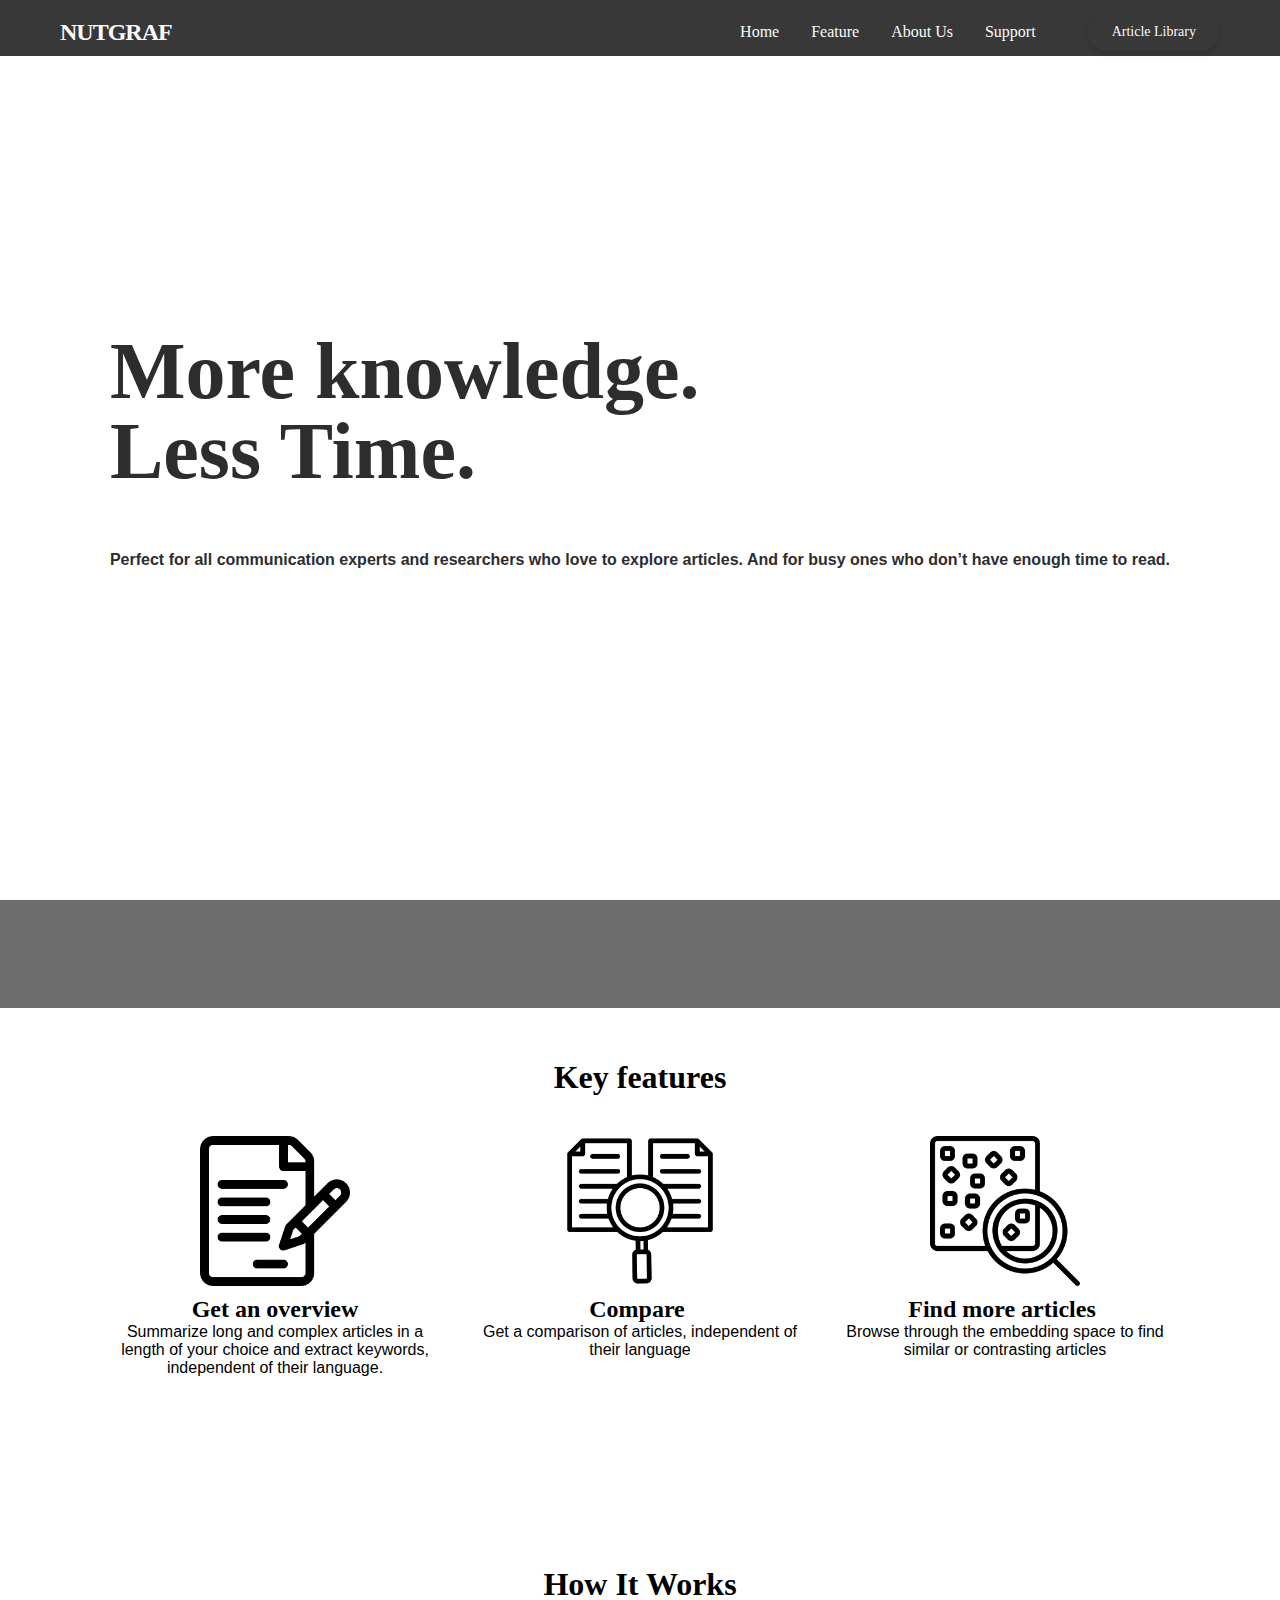
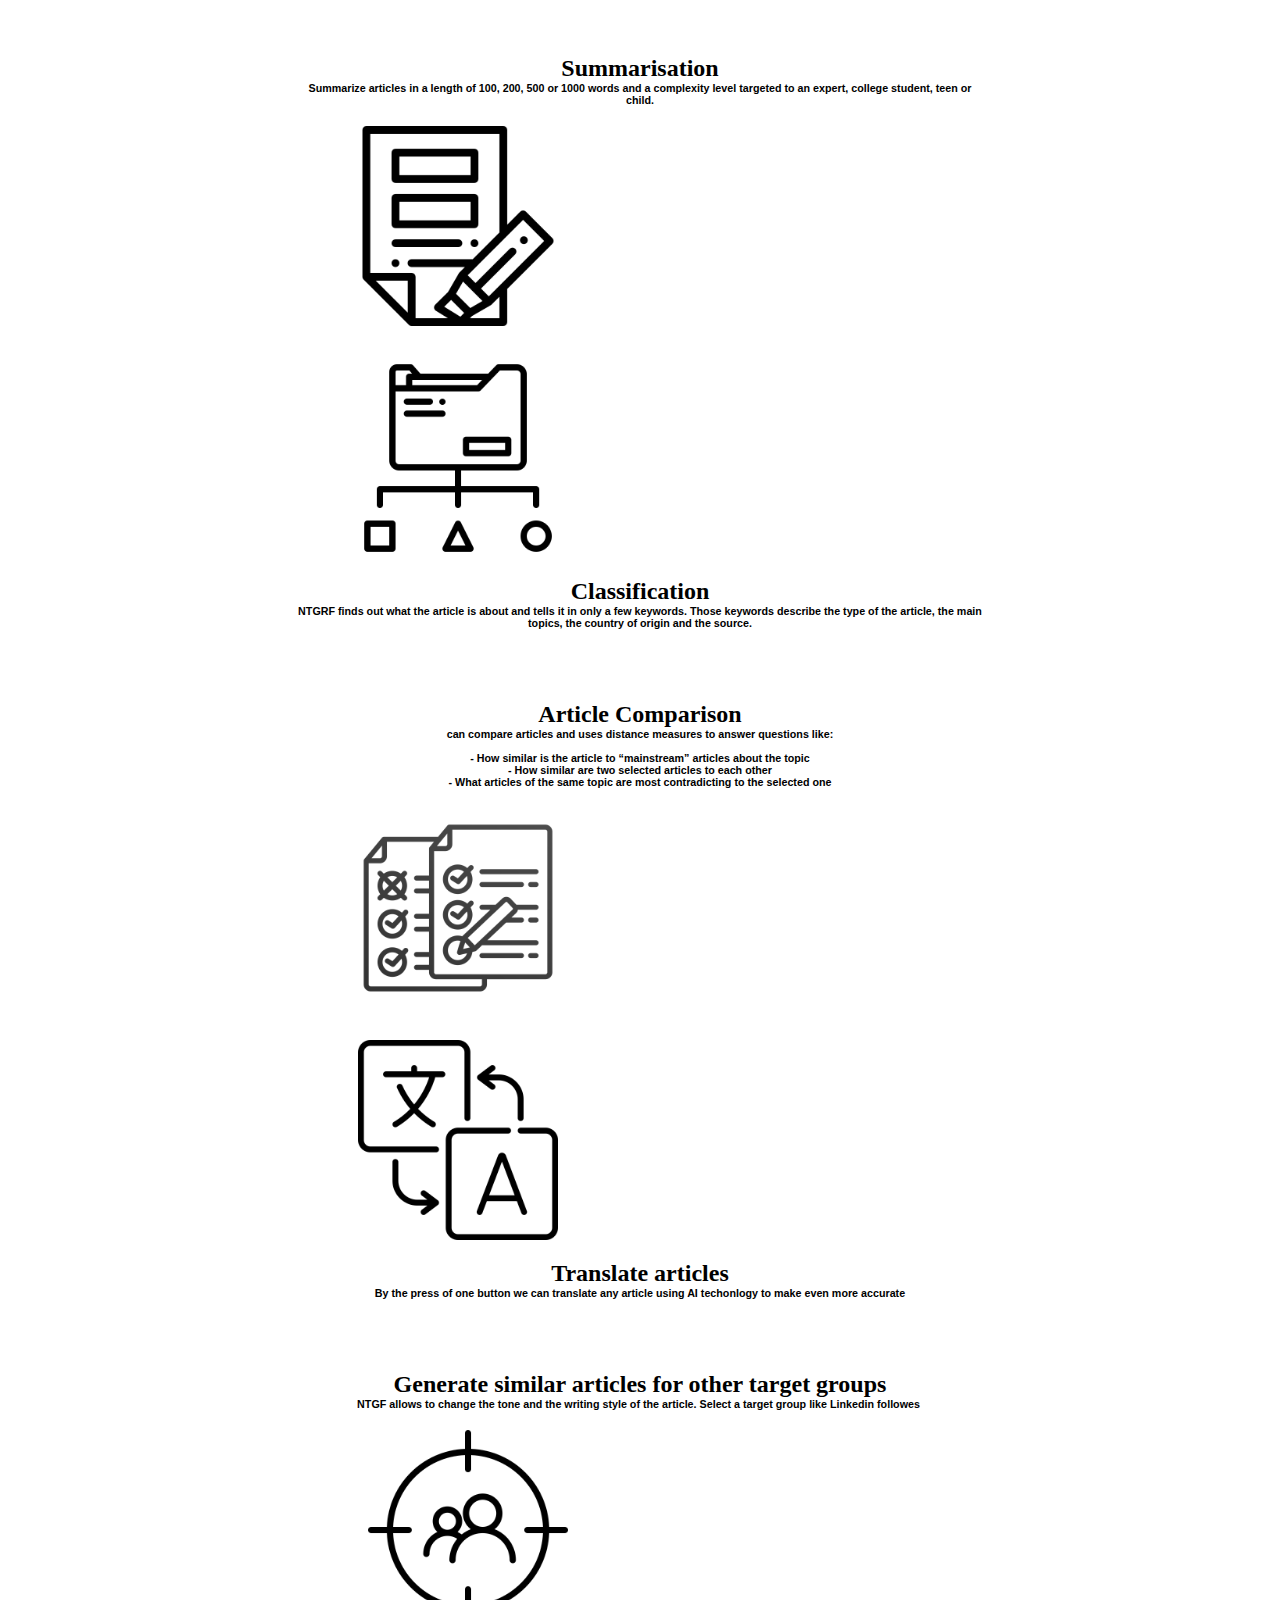
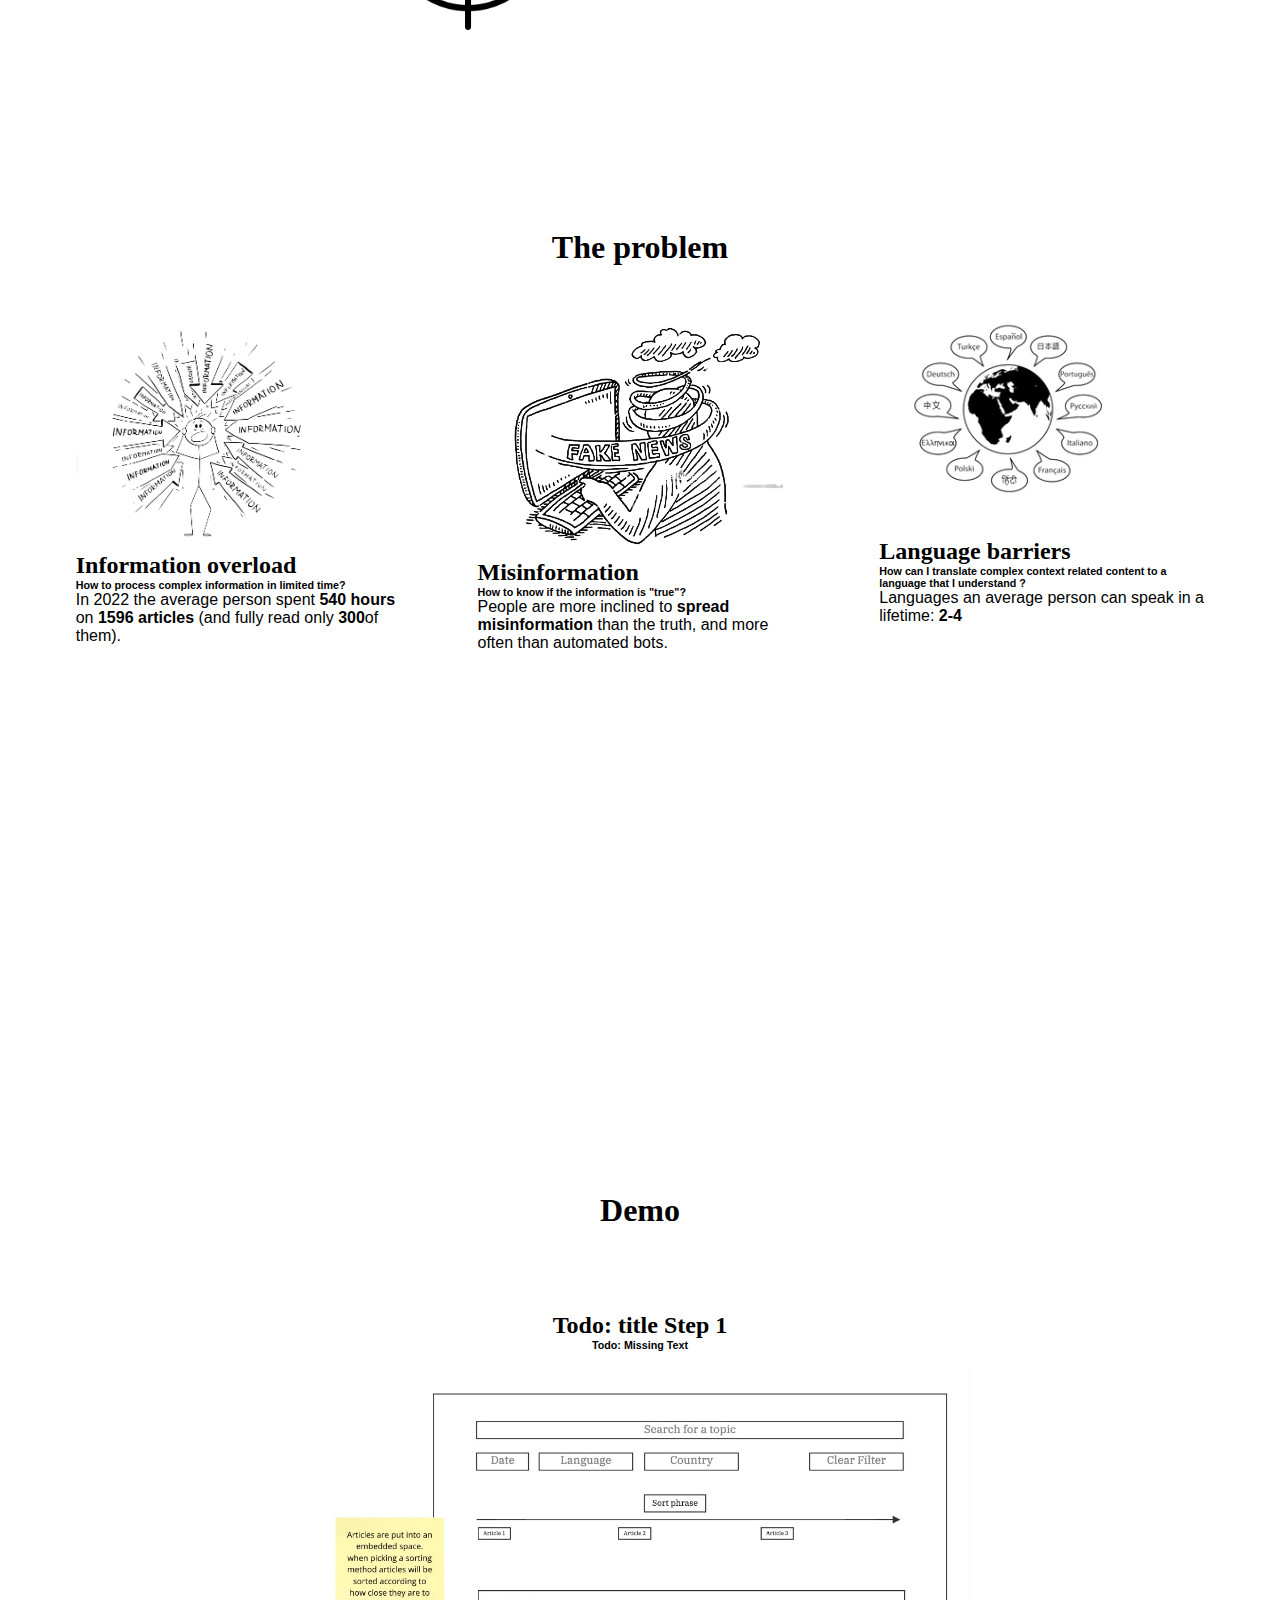
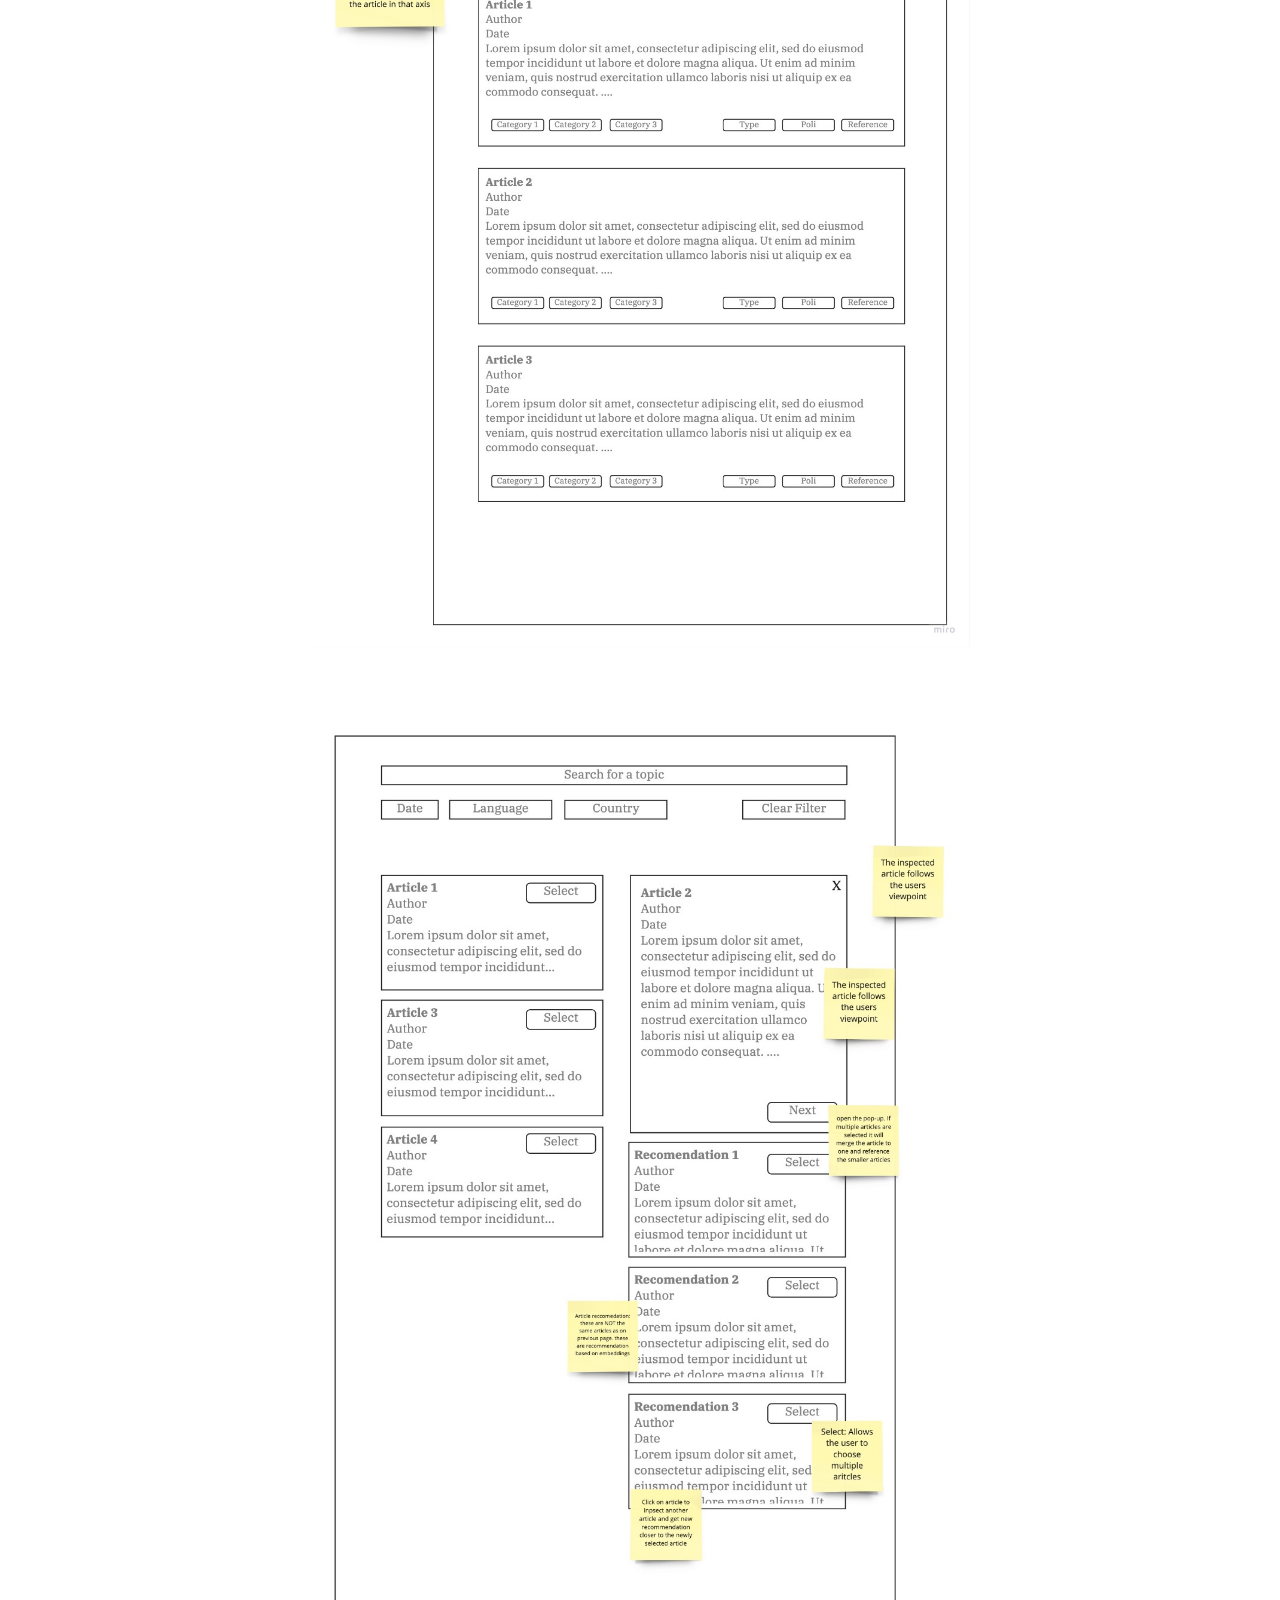
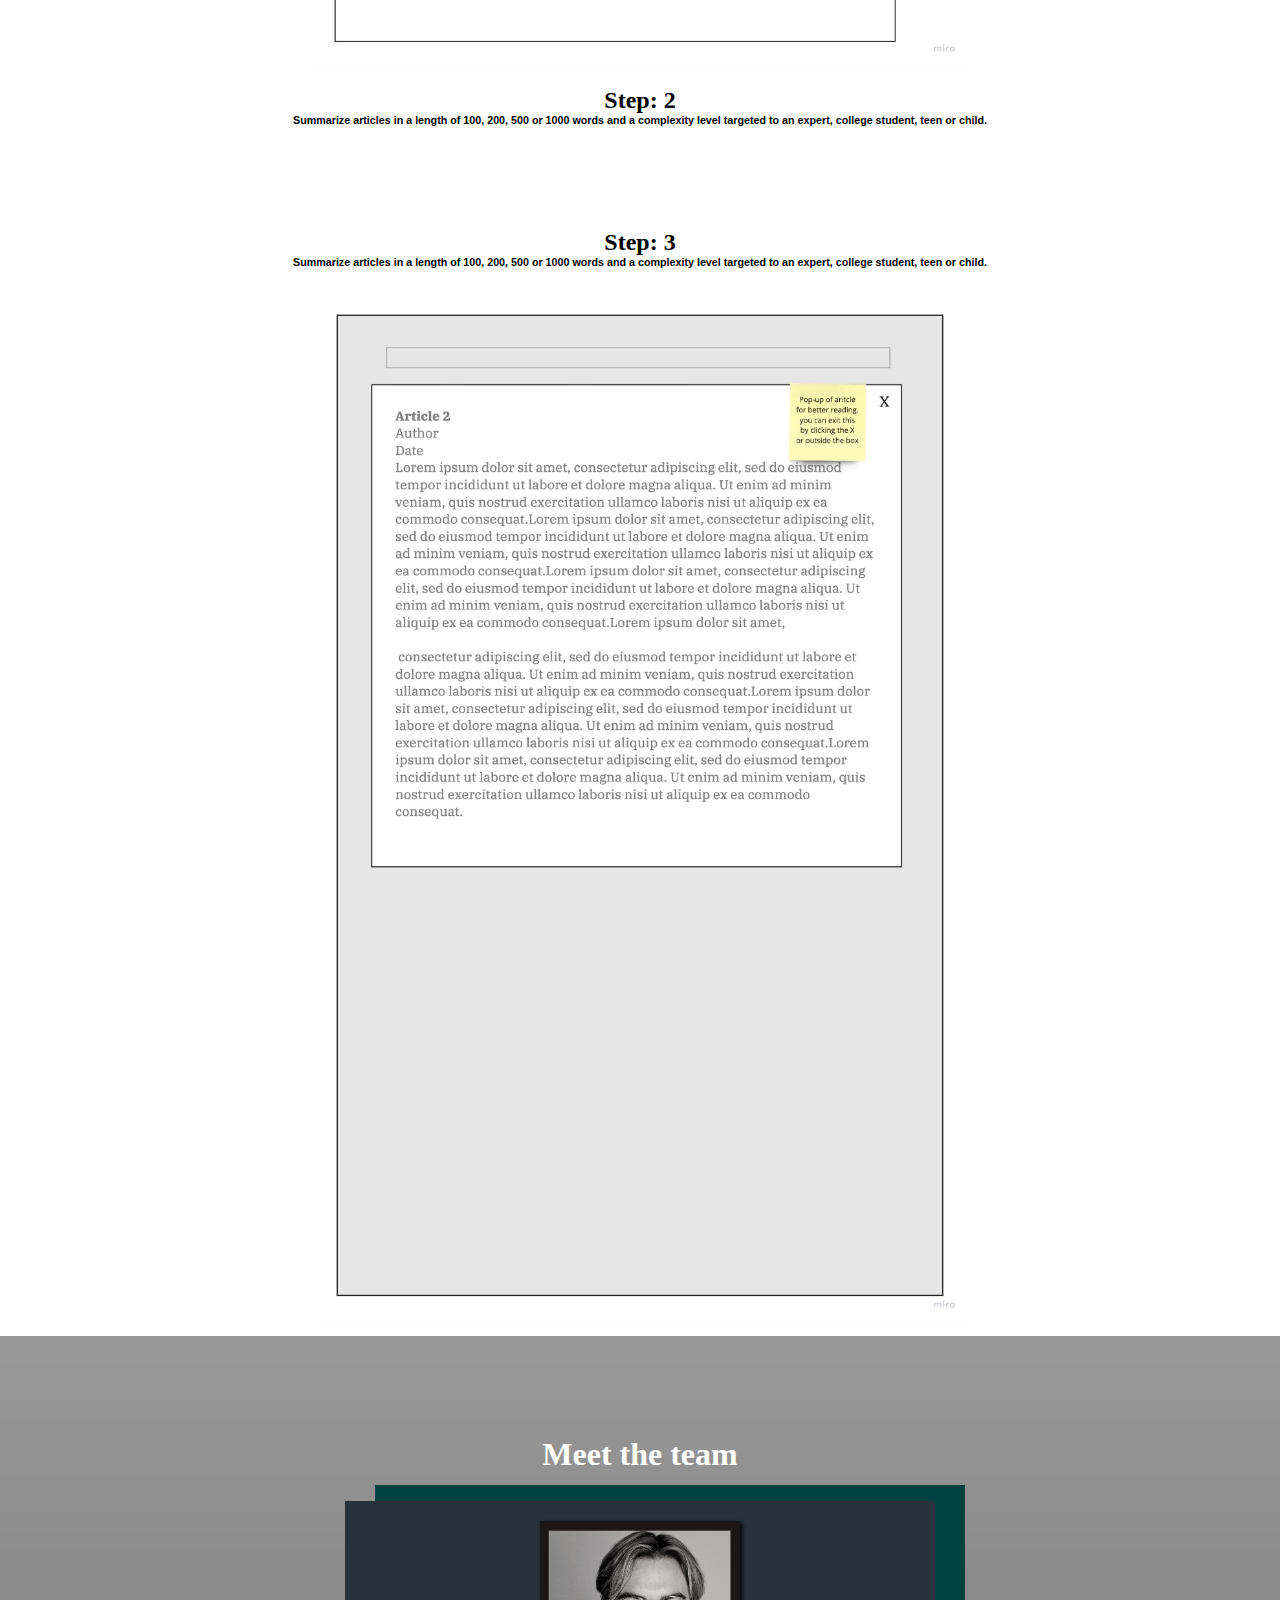
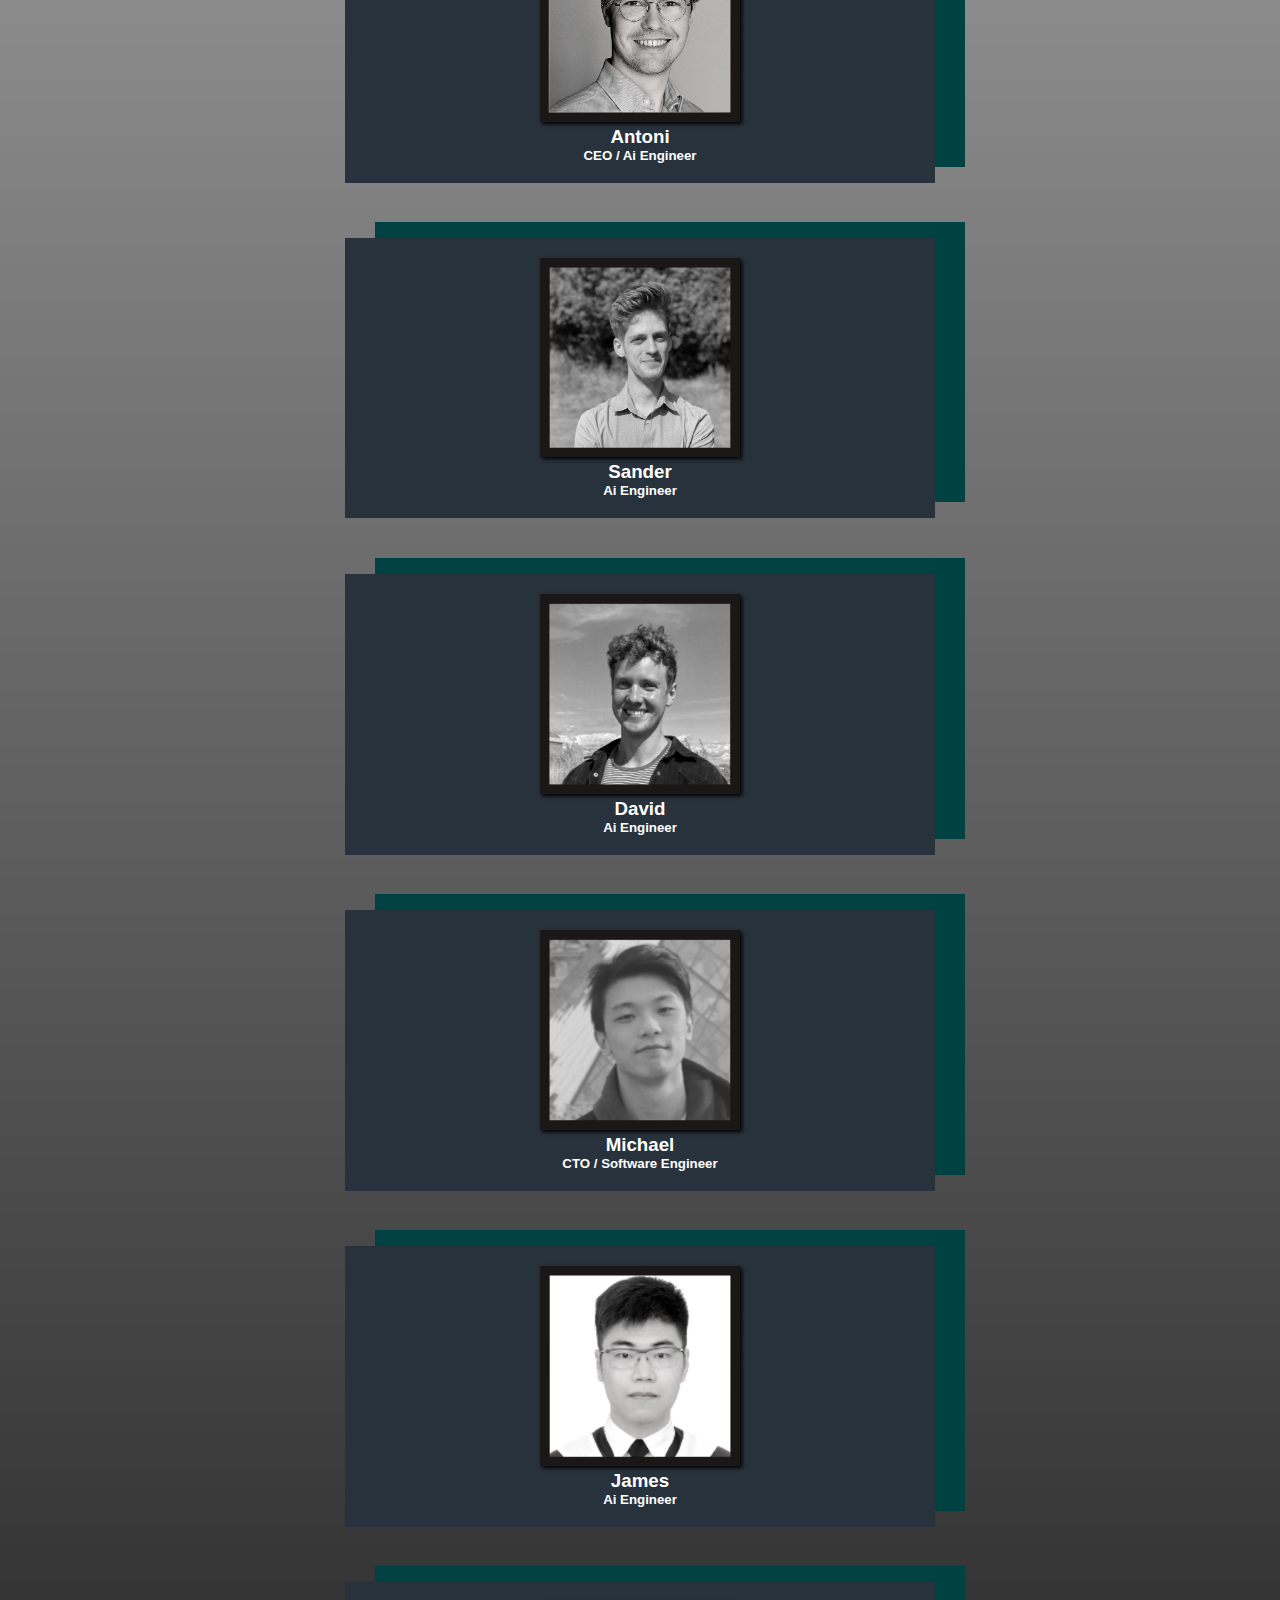
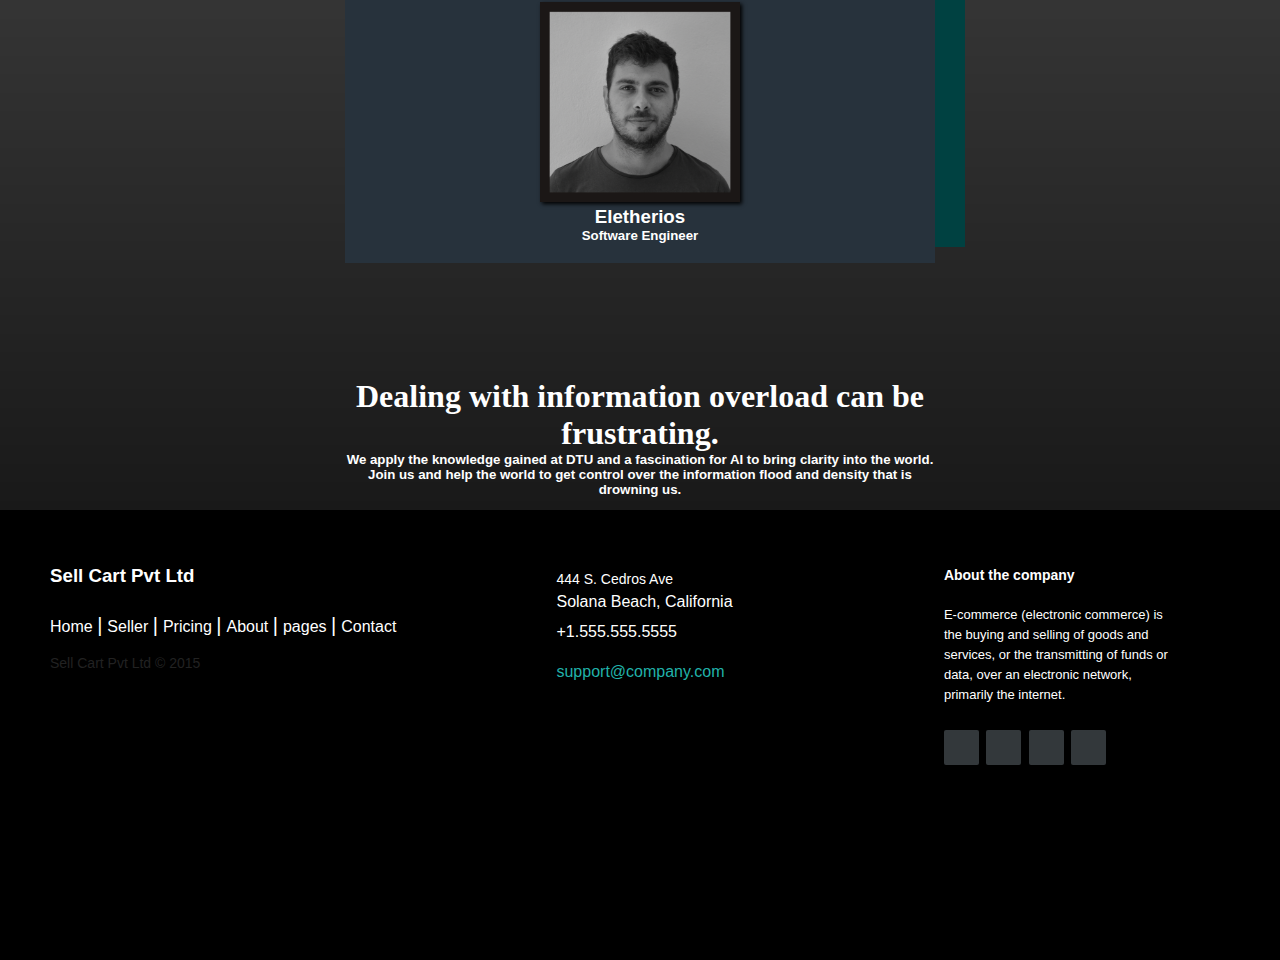
==== index.html @ 8254eca3 "cleaner look" ====
<!DOCTYPE html>
<html lang="en">

<head>
    <meta charset="UTF-8">
    <meta http-equiv="X-UA-Compatible" content="IE=edge">
    <meta name="viewport" content="width=device-width, initial-scale=1.0">
    <link rel="stylesheet" href="css/styling.css">
    <link rel="stylesheet" href="css/navbar_aritcles_page.css">
    <link href="https://cdn.jsdelivr.net/npm/bootstrap@5.3.0-alpha1/dist/css/bootstrap.min.css" rel="stylesheet"
        integrity="sha384-GLhlTQ8iRABdZLl6O3oVMWSktQOp6b7In1Zl3/Jr59b6EGGoI1aFkw7cmDA6j6gD" crossorigin="anonymous">

    <link rel="stylesheet" href="css/section_problem.css">
    <link rel="stylesheet" href="css/section_about_us.css">
    <link rel="stylesheet" href="css/section_solution.css">
    <link rel="stylesheet" href="css/section_keyfeatures.css">
    <link rel="stylesheet" href="css/section_how_it_works.css">
    <link rel="stylesheet" href="css/footer.css">


    <title>Nutgraf</title>




</head>

<body>

    <header class="header" id="header">
        <nav class="navbar container ">
            <a href="#" class="brand">Nutgraf</a>
            <div class="burger" id="burger">
                <span class="burger-line"></span>
                <span class="burger-line"></span>
                <span class="burger-line"></span>
            </div>
            <div class="menu" id="menu">
                <ul class="menu-inner">
                    <li class="menu-item"><a href="#" class="menu-link">Home</a></li>
                    <li class="menu-item"><a href="#" class="menu-link">Feature</a></li>
                    <li class="menu-item"><a href="#" class="menu-link">About us</a>
                    </li>
                    <li class="menu-item"><a href="#" class="menu-link">Support</a></li>
                </ul>
            </div>
            <a href="pages/article_library.html" class="menu-block">Article library</a>
        </nav>
    </header>


    <section id="section_welcome">

        <div class="welcome_content row">

            <div class="welcome_text col">
                <h1>More knowledge.<br> Less Time.</h1>

                <h4>Perfect for all communication experts and researchers who love to explore articles. And for busy
                    ones who don’t have enough time to read. </h4>
            </div>

            <div class="welcome_image_container col">
                <!-- <img src="/Asset/A_welcome_section/welcome_image.png" class="welcome_image" alt=""> -->

            </div>
        </div>

    </section>

    <section id="section_keyfeatures">
        <div class="top_trasition_bar"></div>
        <div class="title_text">
            <h1>Key features</h1>
        </div>
        <div class="problem_content row">



            <div class="keyfeature_element col">
                <img src="Asset/D_keyfeatuers/contract.png" alt="" class="keyfeatures_icon">
                <h2>Get an overview</h2>
                <h7>Summarize long and complex articles in a length of your choice and extract keywords, independent of
                    their language.
                </h7>
            </div>

            <div class="keyfeature_element col">
                <img src="Asset/D_keyfeatuers/benchmarking.png" alt="" class="keyfeatures_icon">
                <h2>Compare </h2>
                <h7>Get a comparison of articles, independent of their language</h7>
            </div>

            <div class="keyfeature_element col">
                <img src="Asset/D_keyfeatuers/cluster.png" alt="" class="keyfeatures_icon">
                <h2>Find more articles </h2>
                <h7>Browse through the embedding space to find similar or contrasting articles</h7>
            </div>
        </div>

    </section>

    <section id="section_how_it_works" class="how_it_works_content">
        <div class="title_text">
            <h1>How It Works</h1>

        </div>




        <div class="how_it_works_container row">
            <div class="how_it_works_text_section col-md-6 col-sm-12">
                <div class="how_it_works_text_content">
                    <h2>
                        Summarisation
                    </h2>
                    <h6>Summarize articles in a length of 100, 200, 500 or 1000 words and a
                        complexity level targeted to
                        an
                        expert, college student, teen or child.</h6>
                </div>
            </div>

            <div class="how_it_works_image_container col-md-6 col-sm-12">
                <img src="Asset/G_How_it_works/Summarisation.png" class="how_it_works_img" alt="">
            </div>
        </div>


        <div class="how_it_works_container row">
            <div class="how_it_works_image_container col-md-6 col-sm-12">
                <img src="Asset/G_How_it_works/classification.png" class="how_it_works_img" alt="">
            </div>
            <div class="how_it_works_text_section col-md-6 col-sm-12">
                <div class="how_it_works_text_content">
                    <h2>
                        Classification
                    </h2>
                    <h6>NTGRF finds out what the article is about and tells it in only a few keywords. Those keywords
                        describe the type of the article, the main topics, the country of origin and the source. </h6>
                </div>
            </div>


        </div>

        <div class="how_it_works_container row">
            <div class="how_it_works_text_section col-md-6 col-sm-12  ">
                <div class="how_it_works_text_content">
                    <h2>
                        Article Comparison
                    </h2>
                    <h6>can compare articles and uses distance measures to answer questions like: <br> <br>

                        - How similar is the article to “mainstream” articles about the topic <br>
                        - How similar are two selected articles to each other <br>
                        - What articles of the same topic are most contradicting to the selected one </h6>
                </div>
            </div>

            <div class="how_it_works_image_container col-md-6 col-sm-12 ">
                <img src="Asset/G_How_it_works/comparison.png" class="how_it_works_img" alt="">
            </div>
        </div>
        <div class="how_it_works_container row">
            <div class="how_it_works_image_container col-md-6 col-sm-12">
                <img src="Asset/G_How_it_works/translation.png" class="how_it_works_img" alt="">
            </div>
            <div class="how_it_works_text_section col-md-6 col-sm-12">
                <div class="how_it_works_text_content">
                    <h2>
                        Translate articles
                    </h2>
                    <h6>By the press of one button we can translate any article using AI techonlogy to make even more
                        accurate</h6>
                </div>
            </div>
            <div class="how_it_works_container row">
                <div class="how_it_works_text_section col-md-6 col-sm-12">
                    <div class=" how_it_works_text_content">
                        <h2>
                            Generate similar articles for other target groups
                        </h2>
                        <h6>NTGF allows to change the tone and the writing style of the article. Select a target group
                            like Linkedin followes 
                    </div>
                </div>

                <div class="how_it_works_image_container col-md-6 col-sm-12">
                    <img src="Asset/G_How_it_works/target.png" class="how_it_works_img" alt="">
                </div>
            </div>


    </section>



    <section id="section_problem">

        <div class="title_text">
            <h1>The problem</h1>
        </div>
        <div class="problem_content row">

            <div class="problem_element col">
                <img src="Asset/B_problem_section/information_overload.png" alt="">
                <h2>Information overload</h2>
                <h6>How to process complex information in limited time?</h6>
                <h7>In 2022 the average person spent <b>540 hours</b> on <b>1596 articles</b> (and fully read only
                    <b>300</b>of them).
                </h7>
            </div>

            <div class="problem_element col">
                <img src="Asset/B_problem_section/miss_information.png" alt="">
                <h2>Misinformation</h2>
                <h6>How to know if the information is "true"?</h6>
                <h7>People are more inclined to <b>spread misinformation</b> than the
                    truth, and more often than
                    automated bots.</h7>
            </div>

            <div class="problem_element col">
                <img src="Asset/B_problem_section/language_barrier.png" alt="">
                <h2>Language barriers</h2>
                <h6>How can I translate complex context related content to a language that I understand ? </h6>
                <h7>Languages an average person can speak in a lifetime: <b>2-4</b> </h7>
            </div>
        </div>


    </section>

    <Section id="section_solution" class="how_it_works_content">

        <div class="title_text">
            <h1>Demo</h1>
        </div>

        <div class="add_margin row">
            <div class="how_it_works_text_section col-md-6 col-sm-12">
                <div class="how_it_works_text_content">
                    <h2>
                        Todo: title Step 1
                    </h2>
                    <h6>Todo: Missing Text</h6>
                </div>

            </div>
            <div class="how_it_works_text_section col-md-6 col-sm-12">
                <img src="Asset/F_demo/demo_image_1.jpeg" width="660" alt="" class="demo_image">
            </div>
        </div>

        <div class="add_margin row">
            <div class="how_it_works_text_section col-md-6 col-sm-12">
                <img src="Asset/F_demo/demo_image_2.jpeg" width="660" alt="" class="demo_image">
            </div>
            <div class="how_it_works_text_section col-md-6 col-sm-12">

                <div class="how_it_works_text_content">
                    <h2>
                        Step: 2
                    </h2>
                    <h6>Summarize articles in a length of 100, 200, 500 or 1000 words and a
                        complexity level targeted to
                        an
                        expert, college student, teen or child.</h6>
                </div>

            </div>
        </div>
        <div class=" how_it_w row">
            <div class="how_it_works_text_section col-md-6 col-sm-12">
                <div class="how_it_works_text_content">
                    <h2>
                        Step: 3
                    </h2>
                    <h6>Summarize articles in a length of 100, 200, 500 or 1000 words and a
                        complexity level targeted to
                        an
                        expert, college student, teen or child.</h6>
                </div>
            </div>
            <div class="how_it_works_text_section col-md-6 col-sm-12">
                <img src="Asset/F_demo/demo_image_3.jpeg" width="660" alt="" class="demo_image">
            </div>
        </div>


    </Section>



    <section id="section_about_us">

        <div class="about_us_content">
            <div class="about_us_header_text">
                <h1>Meet the team</h1>
            </div>


            <div class="row">
                <div class="memberprofile col-sm-12 col-md-6 col-lg-4">
                    <div class="membercard">
                        <img src="Asset/E_About_us/Antoni.png" alt="" class="member_image">
                        <h3>Antoni</h3>
                        <h5>CEO / Ai Engineer</h5>
                    </div>
                </div>
                <div class="memberprofile col-sm-12 col-md-6 col-lg-4">
                    <div class="membercard">
                        <img src="Asset/E_About_us/Sander.png" alt="" class="member_image">
                        <h3>Sander</h3>
                        <h5>Ai Engineer</h5>
                    </div>
                </div>
                <div class="memberprofile col-sm-12 col-md-6 col-lg-4">
                    <div class="membercard"><img src="Asset/E_About_us/David.png" alt="" class="member_image">
                        <h3>David</h3>
                        <h5>Ai Engineer</h5>
                    </div>
                </div>
                <div class="memberprofile col-sm-12 col-md-6 col-lg-4">
                    <div class="membercard"><img src="Asset/E_About_us/Michael.png" alt="" class="member_image">
                        <h3>Michael</h3>
                        <h5>CTO / Software Engineer</h5>
                    </div>
                </div>

                <div class="memberprofile col-sm-12 col-md-6 col-lg-4">
                    <div class="membercard"><img src="Asset/E_About_us/James.png" alt="" class="member_image">
                        <h3>James</h3>
                        <h5>Ai Engineer</h5>
                    </div>
                </div>
                <div class="memberprofile col-sm-12 col-md-6 col-lg-4">
                    <div class="membercard">
                        <img src="Asset/E_About_us/Eletherios.png" alt="" class="member_image">
                        <h3>Eletherios</h3>
                        <h5>Software Engineer</h5>
                    </div>
                </div>


            </div>
            <div class="about_us_header_text">
                <h1>Dealing with information overload can be frustrating. </h1>
                <h5>We apply the knowledge gained at DTU and a fascination for AI to bring clarity into the world. Join
                    us and help the world to get control over the information flood and density that is drowning us.
                </h5>
            </div>

        </div>



    </section>

    <footer class="footer-distributed section_footer">

        <div class="footer-left">

            <h3>Sell Cart Pvt Ltd<span><img style="height: 20vh;" src="../../assets/Images/logp.png" alt=""></span></h3>

            <p class="footer-links">
                <a href="#" class="link-1">Home</a>

                <a href="#">Seller</a>

                <a href="#">Pricing</a>

                <a href="#">About</a>

                <a href="#">pages</a>

                <a href="#">Contact</a>
            </p>

            <p class="footer-company-name">Sell Cart Pvt Ltd © 2015</p>
        </div>

        <div class="footer-center">

            <div>
                <i class="fa fa-map-marker"></i>
                <p><span>444 S. Cedros Ave</span> Solana Beach, California</p>
            </div>

            <div>
                <i class="fa fa-phone"></i>
                <p>+1.555.555.5555</p>
            </div>

            <div>
                <i class="fa fa-envelope"></i>
                <p><a href="mailto:support@company.com">support@company.com</a></p>
            </div>

        </div>

        <div class="footer-right">

            <p style="color: white;" class="footer-company-about">
                <span>About the company</span>
                E-commerce (electronic commerce) is the buying and selling of goods and services, or the transmitting of
                funds or data, over an electronic network, primarily the internet.
            </p>

            <div class="footer-icons">

                <a href="#"><i class="fa fa-facebook"></i></a>
                <a href="#"><i class="fa fa-twitter"></i></a>
                <a href="#"><i class="fa fa-linkedin"></i></a>
                <a href="#"><i class="fa fa-github"></i></a>

            </div>

        </div>

    </footer>
    <script src="javascript/header.js"></script>
</body>

</html>
---- css/styling.css ----
html,
body {
  margin: 0px;
  width: 100vw;
  overflow-x: hidden;
  font-family: serif,sans-serif,helvetica,arial;
  background-color: 	white ;
}
h1,h2 {
  font-family: serif,sans-serif,helvetica,arial !important;
}

h3,h4,h5,h6,h7,h8{
  font-family: Arial, Helvetica, sans-serif !important;
}
.welcome_text h1 {
  color: rgb(45, 45, 47);
  line-height: 80px;
  font-size: 80px;
}
.welcome_text h4 {
    color: rgb(45, 45, 47);
    margin-top: 60px;
}
#section_welcome{
    height: 100vh;
    width: 100vw;
    background-image: url("/Asset/A_welcome_section/ntgrf_bg_white.png");
    margin: 0%;
    padding: 0%;
    position: relative;
    background-repeat: no-repeat;
    background-size: cover;
  
    
    display: flex;           /* make the outer div a flex container */
  justify-content: center; /* center the inner div horizontally */
  align-items: center;     /* center the inner div vertically */
    
}

.welcome_content{
    margin: 1 auto;
    position: relative;
    padding-left: 4%;
    padding-right: 4%;
}

.welcome_text {
    display: flex;
    flex-direction: column;
    justify-content: center;
    text-align: left;
    height: 100vh;
    color: aliceblue;
    height: auto;
  }

  .welcome_image{
position: relative;
    top: 50%;
    left: 70%;
    transform: translate(-50%, -50%);
    height: auto;
    
  
  }

  @media screen  and (max-width: 1324px){
    .welcome_image_container{
display: none;
          }
  }




  .title_text {
    height: auto;
    max-width: 600px; /* adjust this value as needed */
    margin: 0 auto;
    margin-top: 4%;
    display: flex;
    flex-direction: column;
    justify-content: center;
    text-align: center

  }

  .add_margin{
    margin: 5%;
  }
---- css/navbar_aritcles_page.css ----
@import url("https://fonts.googleapis.com/css2?family=Rubik:wght@400;500;600;700&display=swap");
:root {
  --color-white-100: hsl(206, 5%, 98%);
  --color-white-200: hsl(206, 5%, 90%);
  --color-white-300: hsl(206, 5%, 80%);
  --color-white-400: hsl(206, 5%, 65%);
  --color-white-500: hsl(206, 5%, 50%);
  --color-white-600: hsl(206, 5%, 35%);
  --color-black-100: hsl(213, 20%, 9%);
  --color-black-200: hsl(213, 23%, 8%);
  --color-black-300: hsl(214, 21%, 6%);
  --color-black-400: hsl(210, 21%, 6%);
  --color-black-500: hsl(216, 22%, 4%);
  --color-black-600: hsl(220, 18%, 3%);
  --color-black-700: hsl(220, 27%, 2%);
  --color-black-800: hsl(180, 20%, 1%);
  --color-blue-100: hsl(214, 95%, 93%);
  --color-blue-200: hsl(213, 97%, 87%);
  --color-blue-300: hsl(212, 96%, 78%);
  --color-blue-400: hsl(213, 94%, 68%);
  --color-blue-500: hsl(217, 91%, 60%);
  --color-blue-600: hsl(221, 83%, 53%);
  --color-blue-700: hsl(224, 76%, 48%);
  --color-blue-800: hsl(226, 71%, 40%);
  --color-blue-900: hsl(224, 64%, 33%);
  --shadow-small: 0 1px 3px 0 rgba(0, 0, 0, 0.1),
     0 1px 2px 0 rgba(0, 0, 0, 0.06);
  --shadow-medium: 0 4px 6px -1px rgba(0, 0, 0, 0.1),
     0 2px 4px -1px rgba(0, 0, 0, 0.06);
  --shadow-large: 0 10px 15px -3px rgba(0, 0, 0, 0.1),
     0 4px 6px -2px rgba(0, 0, 0, 0.05);
}

*,
*::before,
*::after {
  padding: 0;
  margin: 0;
  box-sizing: border-box;
  list-style: none;
  list-style-type: none;
  text-decoration: none;
  -webkit-font-smoothing: antialiased;
  -moz-osx-font-smoothing: grayscale;
  text-rendering: optimizeLegibility;
}



a,
button {
  cursor: pointer;
  border: none;
  outline: none;
  user-select: none;
  background: none;
  box-shadow: none;
  text-decoration: none;
}


.header {
  position: fixed;
  top: 0;
  left: 0;
  z-index: 100;
  width: 100%;
  height: auto;
  margin: 0 auto;
  transition: all 0.35s ease;
  background: #383838;
  padding-top: 1%;
  padding-bottom: 0.4%;
}
.header.on-scroll {
  padding-top: 0%;
  background: var(--color-black-300);
  box-shadow: var(--shadow-medium);
}

.navbar {
  display: flex;
  flex-direction: row;
  align-items: center;
  justify-content: flex-start;
  column-gap: 1.25rem;
  width: 100%;
  height: 4.25rem;
  margin: 0 auto;
  max-width: 75rem;
  height: auto;
  margin: 0 auto;
  padding: 0 1.25rem;
}

.brand {
  font-family: inherit;
  font-size: 1.5rem;
  font-weight: 600;
  line-height: 1.5;
  letter-spacing: -1px;
  color: var(--color-white-100);
  text-transform: uppercase;
}

.menu {
  position: fixed;
  top: -100%;
  left: 0;
  width: 100%;
  height: auto;
  padding: 4rem 0 3rem;
  overflow: hidden;
  background-color: var(--color-black-300);
  box-shadow: var(--shadow-medium);
  transition: all 0.4s ease-in-out;
}
.menu.is-active {
  top: 0;
  width: 100%;
  height: auto;
}
.menu-inner {
  display: flex;
  flex-direction: column;
  justify-content: center;
  align-items: center;
  row-gap: 1.25rem;
}
.menu-link {
  font-family: inherit;
  font-size: 1rem;
  font-weight: 500;
  line-height: 1.5;
  color: var(--color-white-100);
  text-transform: uppercase;
  transition: all 0.3s ease;
}
.menu-block {
  display: inline-block;
  font-family: inherit;
  font-size: 0.875rem;
  font-weight: 500;
  line-height: 1.25;
  user-select: none;
  white-space: nowrap;
  text-align: center;
  margin-left: auto;
  padding: 0.65rem 1.5rem;
  border-radius: 3rem;
  text-transform: capitalize;
  
  color: aliceblue;  
  background-color:#383838;
  box-shadow: var(--shadow-medium);
  transition: all 0.3s ease-in-out;
}


@media only screen and (min-width: 48rem) {
  .menu {
    position: relative;
    top: 0;
    width: auto;
    height: auto;
    padding: 0rem;
    margin-left: auto;
    background: none;
    box-shadow: none;
  }
  .menu-inner {
    display: flex;
    flex-direction: row;
    column-gap: 2rem;
    margin: 0 auto;
  }
  .menu-link {
    text-transform: capitalize;
  }
  .menu-block {
    margin-left: 2rem;
  }
}

.burger {
  position: relative;
  display: block;
  cursor: pointer;
  user-select: none;
  order: -1;
  z-index: 10;
  width: 1.65rem;
  height: 1.15rem;
  border: none;
  outline: none;
  background: none;
  visibility: visible;
  transform: rotate(0deg);
  transition: 0.35s ease;
}
@media only screen and (min-width: 48rem) {
  .burger {
    display: none;
    visibility: hidden;
  }
}
.burger-line {
  position: absolute;
  display: block;
  left: 0;
  width: 100%;
  height: 2px;
  border: none;
  outline: none;
  opacity: 1;
  border-radius: 1rem;
  transform: rotate(0deg);
  background-color: var(--color-white-100);
  transition: 0.25s ease-in-out;
}
.burger-line:nth-child(1) {
  top: 0px;
}
.burger-line:nth-child(2) {
  top: 0.5rem;
  width: 70%;
}
.burger-line:nth-child(3) {
  top: 1rem;
}
.burger.is-active .burger-line:nth-child(1) {
  top: 0.5rem;
  transform: rotate(135deg);
}
.burger.is-active .burger-line:nth-child(2) {
  opacity: 0;
  visibility: hidden;
}
.burger.is-active .burger-line:nth-child(3) {
  top: 0.5rem;
  transform: rotate(-135deg);
}

.banner-column {
  position: relative;
  display: grid;
  align-items: center;
  row-gap: 3rem;
}
@media only screen and (min-width: 48rem) {
  .banner-column {
    grid-template-columns: repeat(2, minmax(0, 1fr));
    justify-content: center;
  }
}
@media only screen and (min-width: 64rem) {
  .banner-column {
    grid-template-columns: 1fr max-content;
    column-gap: 4rem;
    margin-top: 3rem;
  }
}
.banner-image {
  display: block;
  max-width: 18rem;
  height: auto;
  margin-top: 2rem;
  object-fit: cover;
  justify-self: center;
}
@media only screen and (min-width: 48rem) {
  .banner-image {
    order: 1;
    max-width: 20rem;
    height: auto;
  }
}
@media only screen and (min-width: 64rem) {
  .banner-image {
    max-width: 25rem;
    height: auto;
    margin-right: 5rem;
  }
}
.banner-inner {
  display: flex;
  flex-direction: column;
  align-items: flex-start;
  row-gap: 1.75rem;
}
.banner-links {
  position: absolute;
  top: 30%;
  right: 1.5rem;
  display: grid;
  justify-items: center;
  row-gap: 0.5rem;
  opacity: 0;
  visibility: hidden;
}
@media only screen and (min-width: 64rem) {
  .banner-links {
    opacity: 1;
    visibility: visible;
  }
}
.banner-links > * {
  font-size: 1.25rem;
  line-height: 1.25;
  color: var(--color-white-100);
}
.banner-links::before {
  position: absolute;
  content: "";
  top: -3rem;
  width: 4rem;
  height: 1.5px;
  transform: rotate(90deg);
  background: var(--color-white-100);
}
.banner-links::after {
  position: absolute;
  content: "";
  bottom: -3rem;
  width: 4rem;
  height: 2px;
  transform: rotate(90deg);
  background: var(--color-white-100);
}
---- css/section_problem.css ----
#section_problem{
    min-height: 100vh;
    width: 100vw;
    height: auto;
}

.top_trasition_bar{
    width:100vw;
    height: 12vh;
    position: relative;
    background-color: rgb(109, 109, 109);
}



  .problem_content{
    position: relative;
    display: flex;
    justify-content: center;
 
  }

  .problem_element{
    max-width: 325px;
    height: auto;

  }
.problem_element{
    margin: 3%;
}
---- css/section_about_us.css ----
#section_about_us{
    width: 100vw;
    min-height: 100vh;
    padding: 1%;
    background-color: #303030;
    background: linear-gradient(rgba(0, 0, 0, 0.4), rgba(0, 0, 0, 0.9)),url("../Asset/E_About_us/background.jpg");
    position: relative;
    background-blend-mode: multiply;
}



.about_us_header_text{
    height: auto;
    max-width: 600px; /* adjust this value as needed */
    margin: 0 auto;
    margin-top: 10%;
    display: flex;
    flex-direction: column;
    justify-content: center;
    text-align: center;
    color:white;

}

.member_image {
    max-width: 200px;
    width: 100%;
    height: auto;
    box-shadow:2px 2px 4px #000000;

    }

.about_us_content{
        flex-direction: column;
        justify-content: center; 
        text-align: center;
        max-width: 70%; /* adjust this value as needed */
        margin: 0 auto;
    }

    .memberprofile{
        color:white;
        text-align: center;
    
        padding: 2%;
        
        display: flex;           /* make the outer div a flex container */
        justify-content: center; /* center the inner div horizontally */
        align-items: center;     /* center the inner div vertically */
    }

    .membercard{
        position: relatives;
        width: 70%;
        margin: 10px;
        text-align: center;
        
        padding: 20px;
        background-color: rgb(39, 50, 60);
        box-shadow: 30px -16px rgb(0, 65, 65);
    }
---- css/section_solution.css ----
#section_solution{
    width: 100vw;
    min-height: 100vh;
    padding: 1%;
    background-size: cover;
    background-position: center center;
    position: relative;
    background-blend-mode: multiply;
}

.demo_image{
    max-width: 100%;
    height: auto;
}
---- css/section_keyfeatures.css ----
.keyfeatures_icon {
    width: 150px;
    height: 150px;
    display: flex;
    align-items: center;
    justify-content: center;
    margin: 10px auto;
  }
  
  .keyfeature_element {
    max-width: 325px;
    height: auto;
    margin: 30px 20px; /* add margin to top and bottom, and left and right */
    text-align: center;
  }
---- css/section_how_it_works.css ----
.how_it_works_img{

    width:200px;
    height: 200px;
    max-width: 500px;
    position: relative;
    -webkit-filter: grayscale(100%); /* Safari 6.0 - 9.0 */
    filter: grayscale(100%);
    filter: brightness(0.5) saturate(0%);
}

.how_it_works_content{
    min-width: 60vw;
    width: 80vw;
    padding: 10%;
    margin: 0 auto; /* center the div horizontally */
}

.how_it_works_text_content{
    margin: auto auto;
    padding: 20px;
    width: 100%;

}
.how_it_works_text_section{
    display: flex;
    justify-content: center;
    align-items: center;
    text-align: center;
   
    
}

.how_it_works_image_container{
    width: 50%;
    height: 100%;
    display: flex;
    justify-content: center;
    align-items: center;
    text-align: center;
}


.how_it_works_container{
    width: auto;
    height: auto;
margin: 20px;
margin-top: 2rem;
}
---- css/footer.css ----
@import url(https://fonts.googleapis.com/css?family=Open+Sans:400,500,300,700);



.section_footer {
  width: 100%;
  display: inline-block;
  background: #333;
  height: 50vh;
  text-align: center;
  font-size: 22px;
  font-weight: 700;
  text-decoration: underline;
}

.footer-distributed{
	background: rgb(0, 0, 0);
	box-shadow: 0 1px 1px 0 rgba(0, 0, 0, 0.12);
	box-sizing: border-box;
	width: 100%;
	text-align: left;
	font: bold 16px sans-serif;
	padding: 55px 50px;
}

.footer-distributed .footer-left,
.footer-distributed .footer-center,
.footer-distributed .footer-right{
	display: inline-block;
	vertical-align: top;
}

/* Footer left */

.footer-distributed .footer-left{
	width: 40%;
}

/* The company logo */

.footer-distributed h3{
	color:  #ffffff;
	font: normal 36px;
	margin: 0;
}

.footer-distributed h3 span{
	color:  lightseagreen;
}

/* Footer links */

.footer-distributed .footer-links{
	color:  #ffffff;
	margin: 20px 0 12px;
	padding: 0;
}

.footer-distributed .footer-links a{
	display:inline-block;
	line-height: 1.8;
  font-weight:400;
	text-decoration: none;
	color:  inherit;
}

.footer-distributed .footer-company-name{
	color:  #222;
	font-size: 14px;
	font-weight: normal;
	margin: 0;
}

/* Footer Center */

.footer-distributed .footer-center{
	width: 35%;
}

.footer-distributed .footer-center i{
	background-color:  #33383b;
	color: #ffffff;
	font-size: 25px;
	width: 38px;
	height: 38px;
	border-radius: 50%;
	text-align: center;
	line-height: 42px;
	margin: 10px 15px;
	vertical-align: middle;
}

.footer-distributed .footer-center i.fa-envelope{
	font-size: 17px;
	line-height: 38px;
}

.footer-distributed .footer-center p{
	display: inline-block;
	color: #ffffff;
  font-weight:400;
	vertical-align: middle;
	margin:0;
}

.footer-distributed .footer-center p span{
	display:block;
	font-weight: normal;
	font-size:14px;
	line-height:2;
}

.footer-distributed .footer-center p a{
	color:  lightseagreen;
	text-decoration: none;;
}

.footer-distributed .footer-links a:before {
  content: "|";
  font-weight:300;
  font-size: 20px;
  left: 0;
  color: #fff;
  display: inline-block;
  padding-right: 5px;
}

.footer-distributed .footer-links .link-1:before {
  content: none;
}

/* Footer Right */

.footer-distributed .footer-right{
	width: 20%;
}

.footer-distributed .footer-company-about{
	line-height: 20px;
	color:  #92999f;
	font-size: 13px;
	font-weight: normal;
	margin: 0;
}

.footer-distributed .footer-company-about span{
	display: block;
	color:  #ffffff;
	font-size: 14px;
	font-weight: bold;
	margin-bottom: 20px;
}

.footer-distributed .footer-icons{
	margin-top: 25px;
}

.footer-distributed .footer-icons a{
	display: inline-block;
	width: 35px;
	height: 35px;
	cursor: pointer;
	background-color:  #33383b;
	border-radius: 2px;

	font-size: 20px;
	color: #ffffff;
	text-align: center;
	line-height: 35px;

	margin-right: 3px;
	margin-bottom: 5px;
}

/* If you don't want the footer to be responsive, remove these media queries */

@media (max-width: 880px) {

	.footer-distributed{
		font: bold 14px sans-serif;
	}

	.footer-distributed .footer-left,
	.footer-distributed .footer-center,
	.footer-distributed .footer-right{
		display: block;
		width: 100%;
		margin-bottom: 40px;
		text-align: center;
	}

	.footer-distributed .footer-center i{
		margin-left: 0;
	}

}
.logo{
  height: 10vh;
  width: 10vh;
}
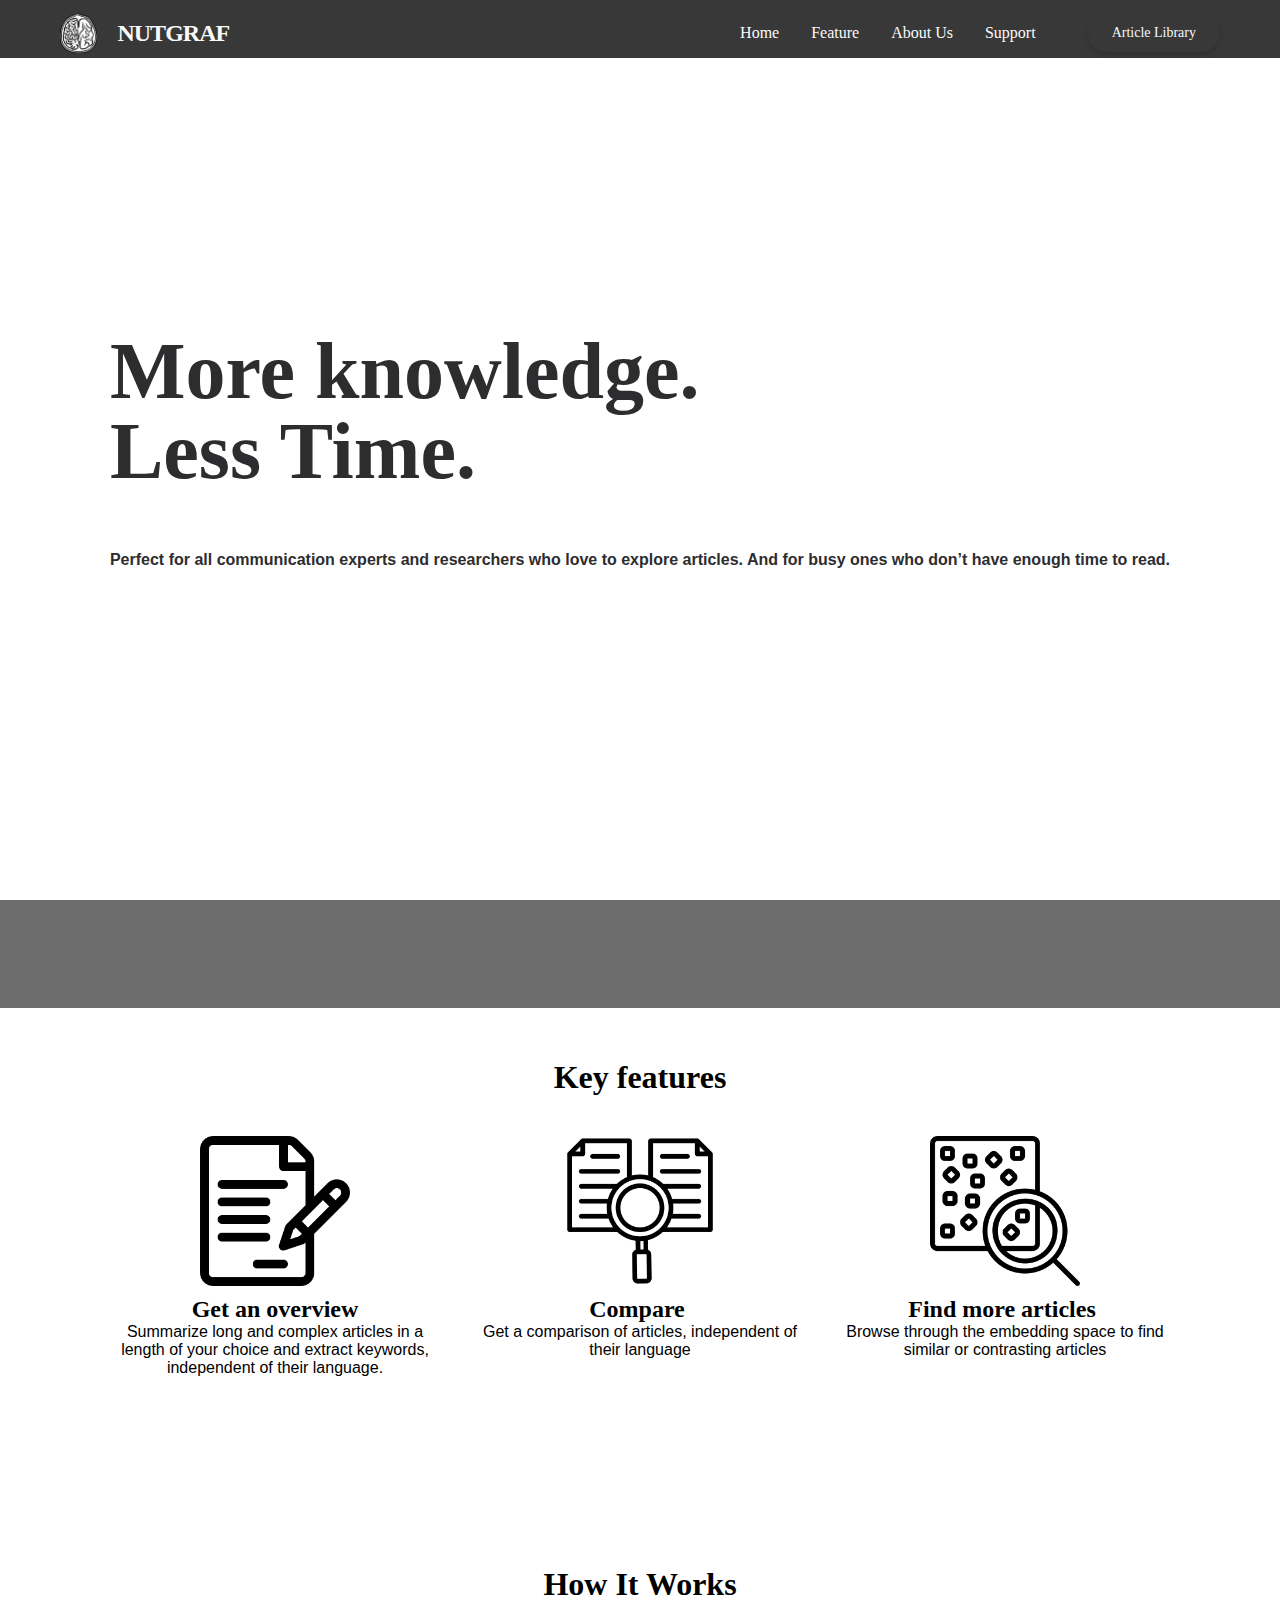
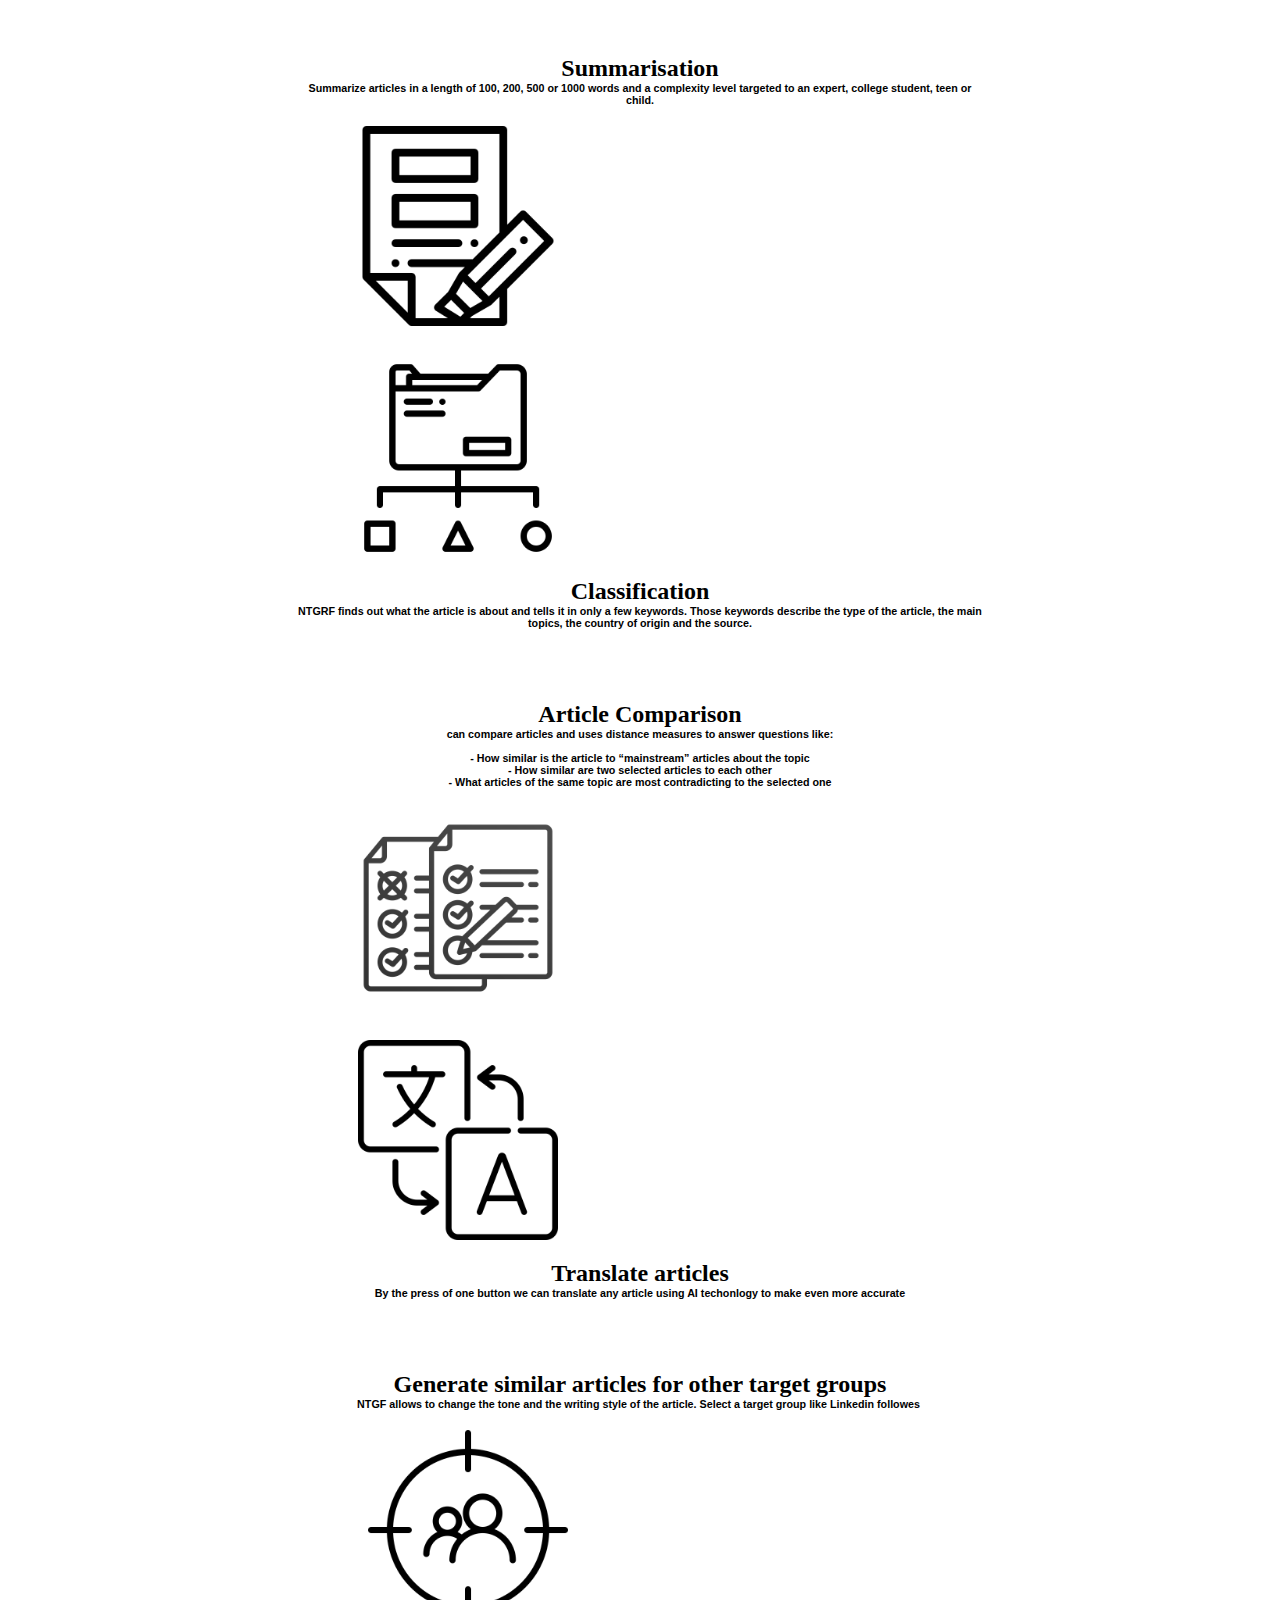
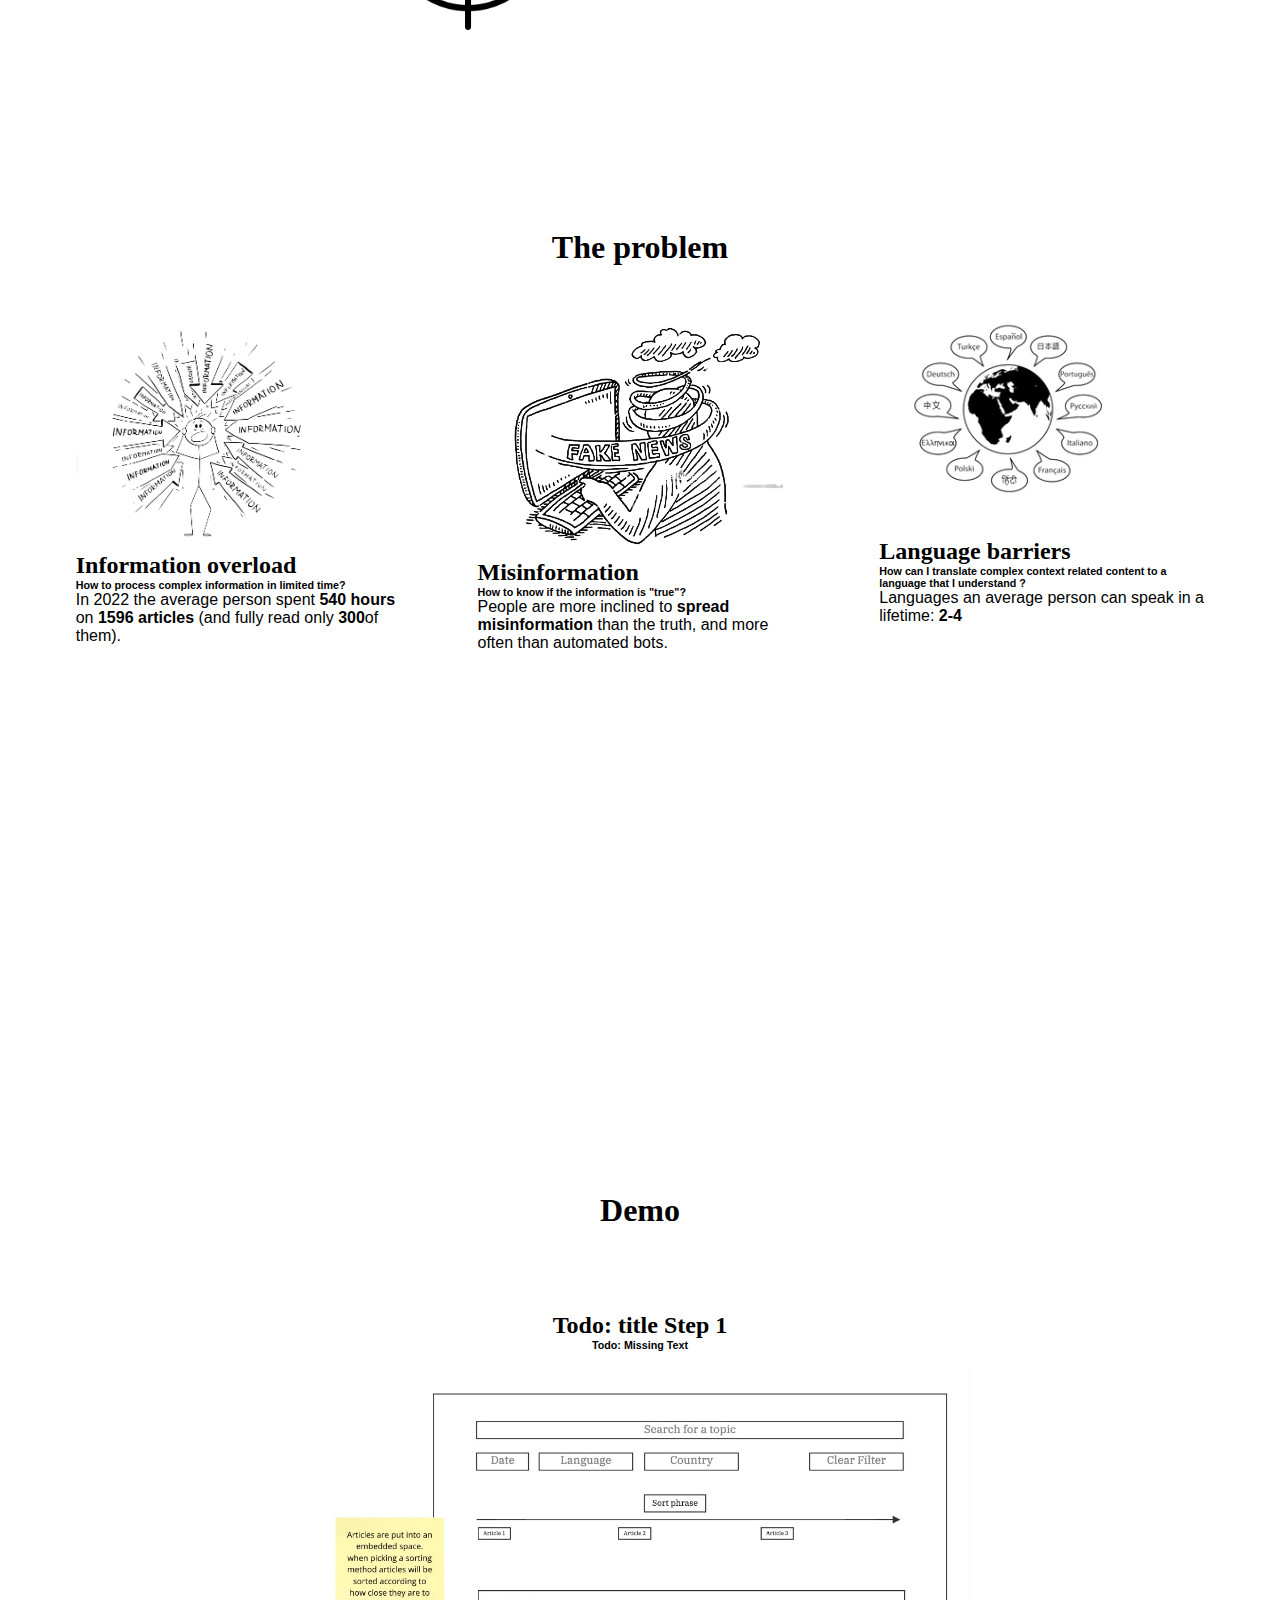
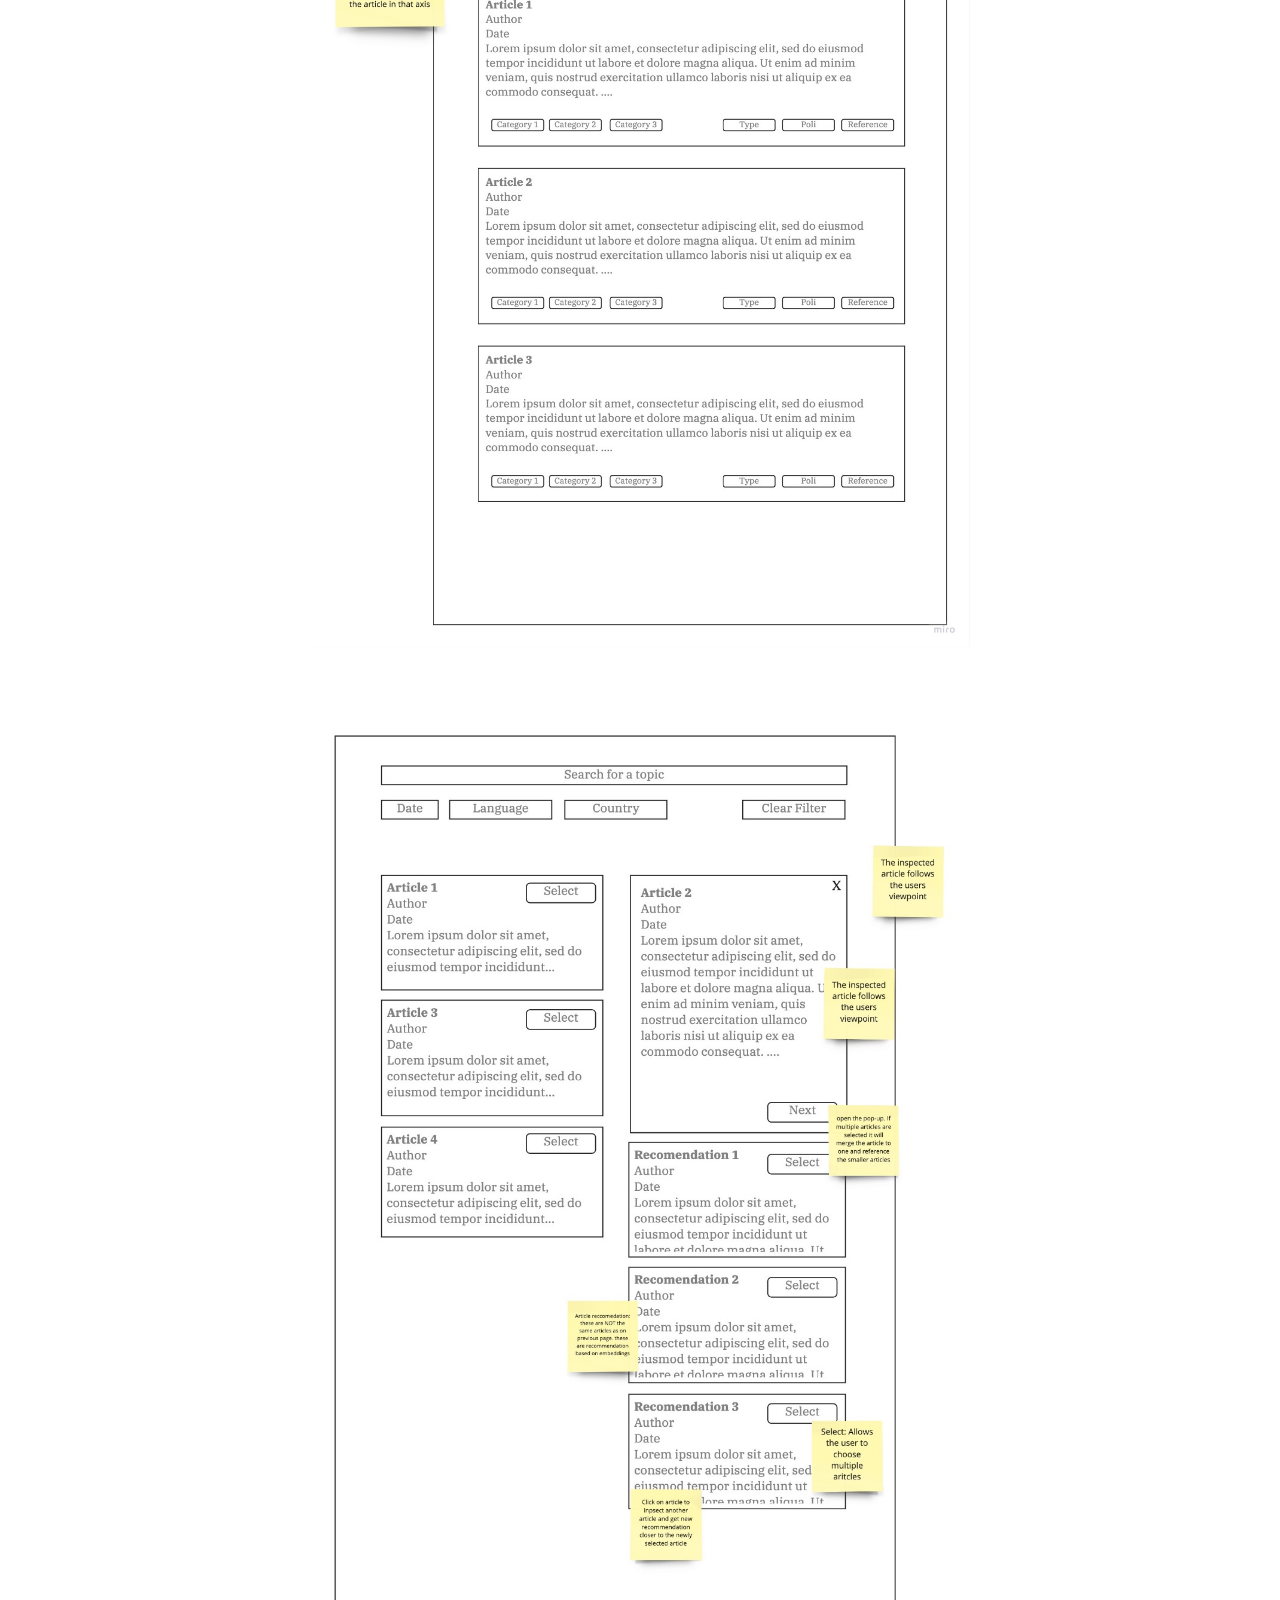
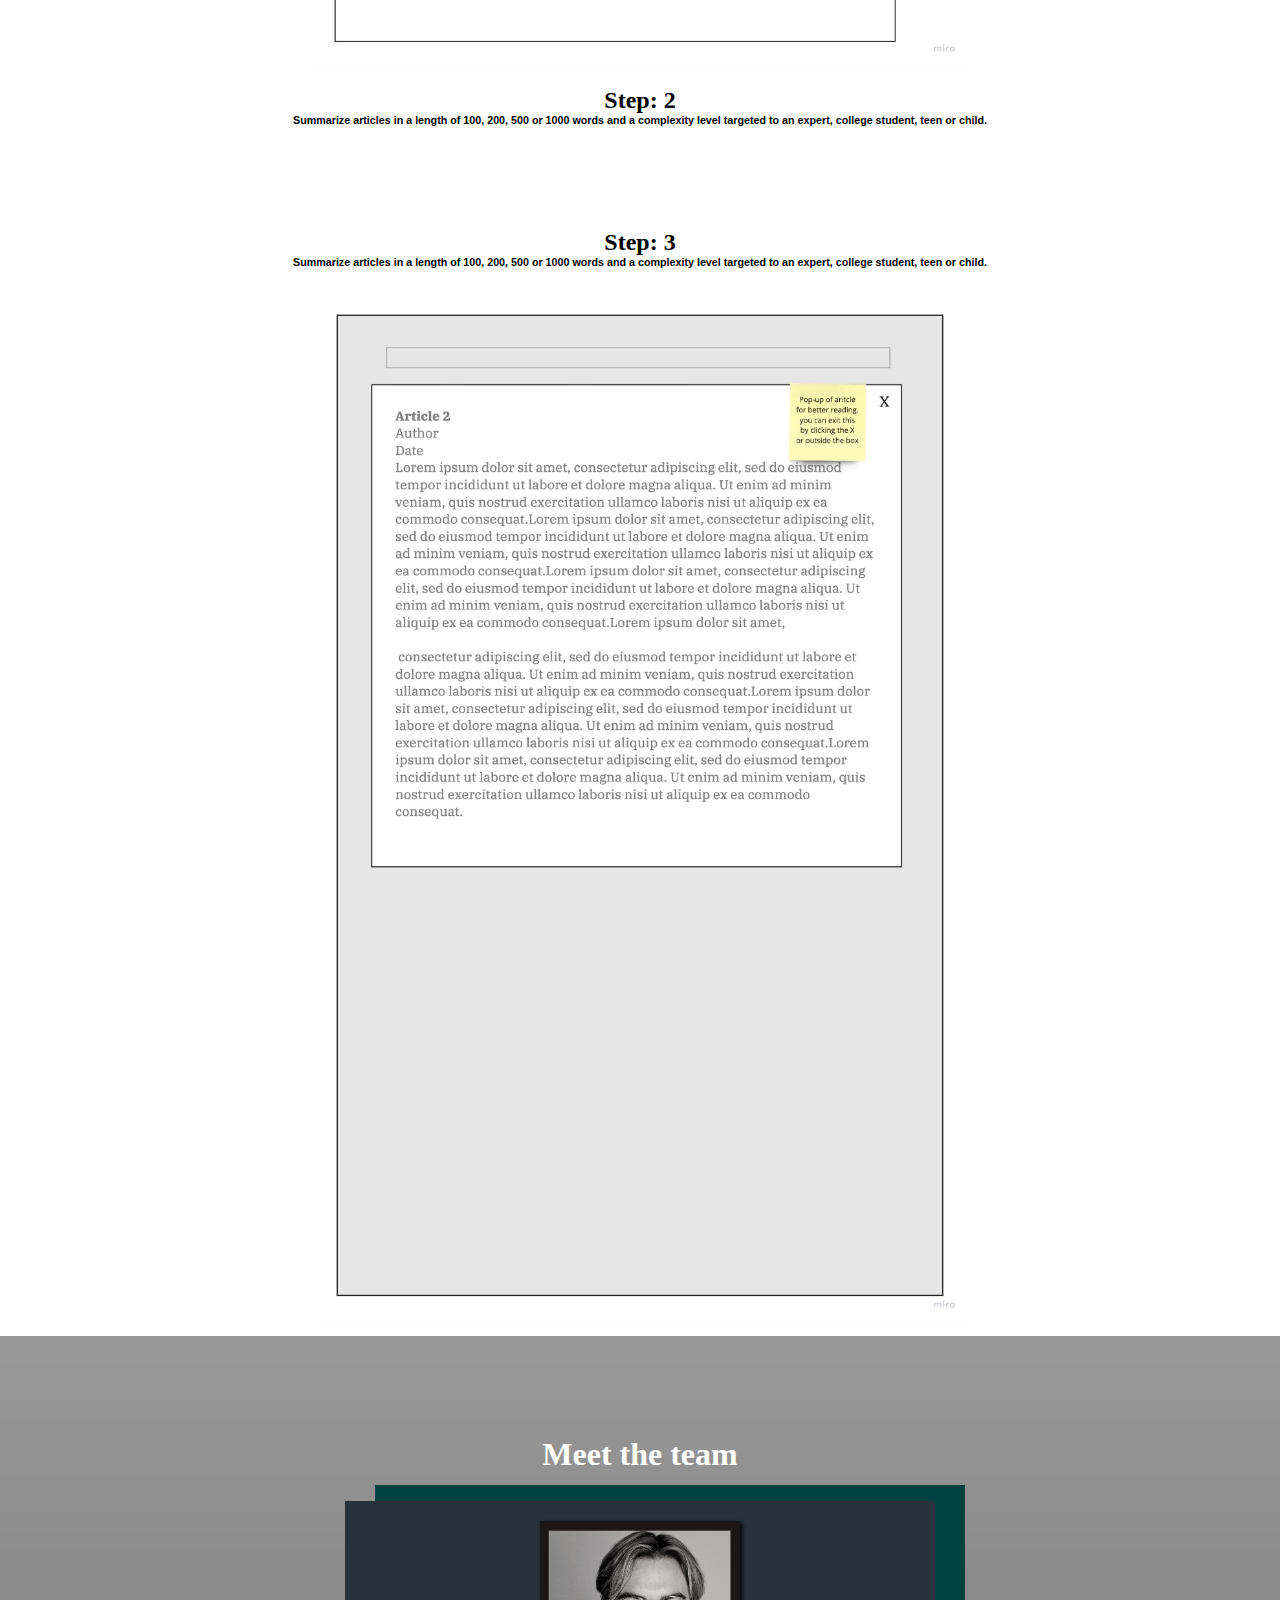
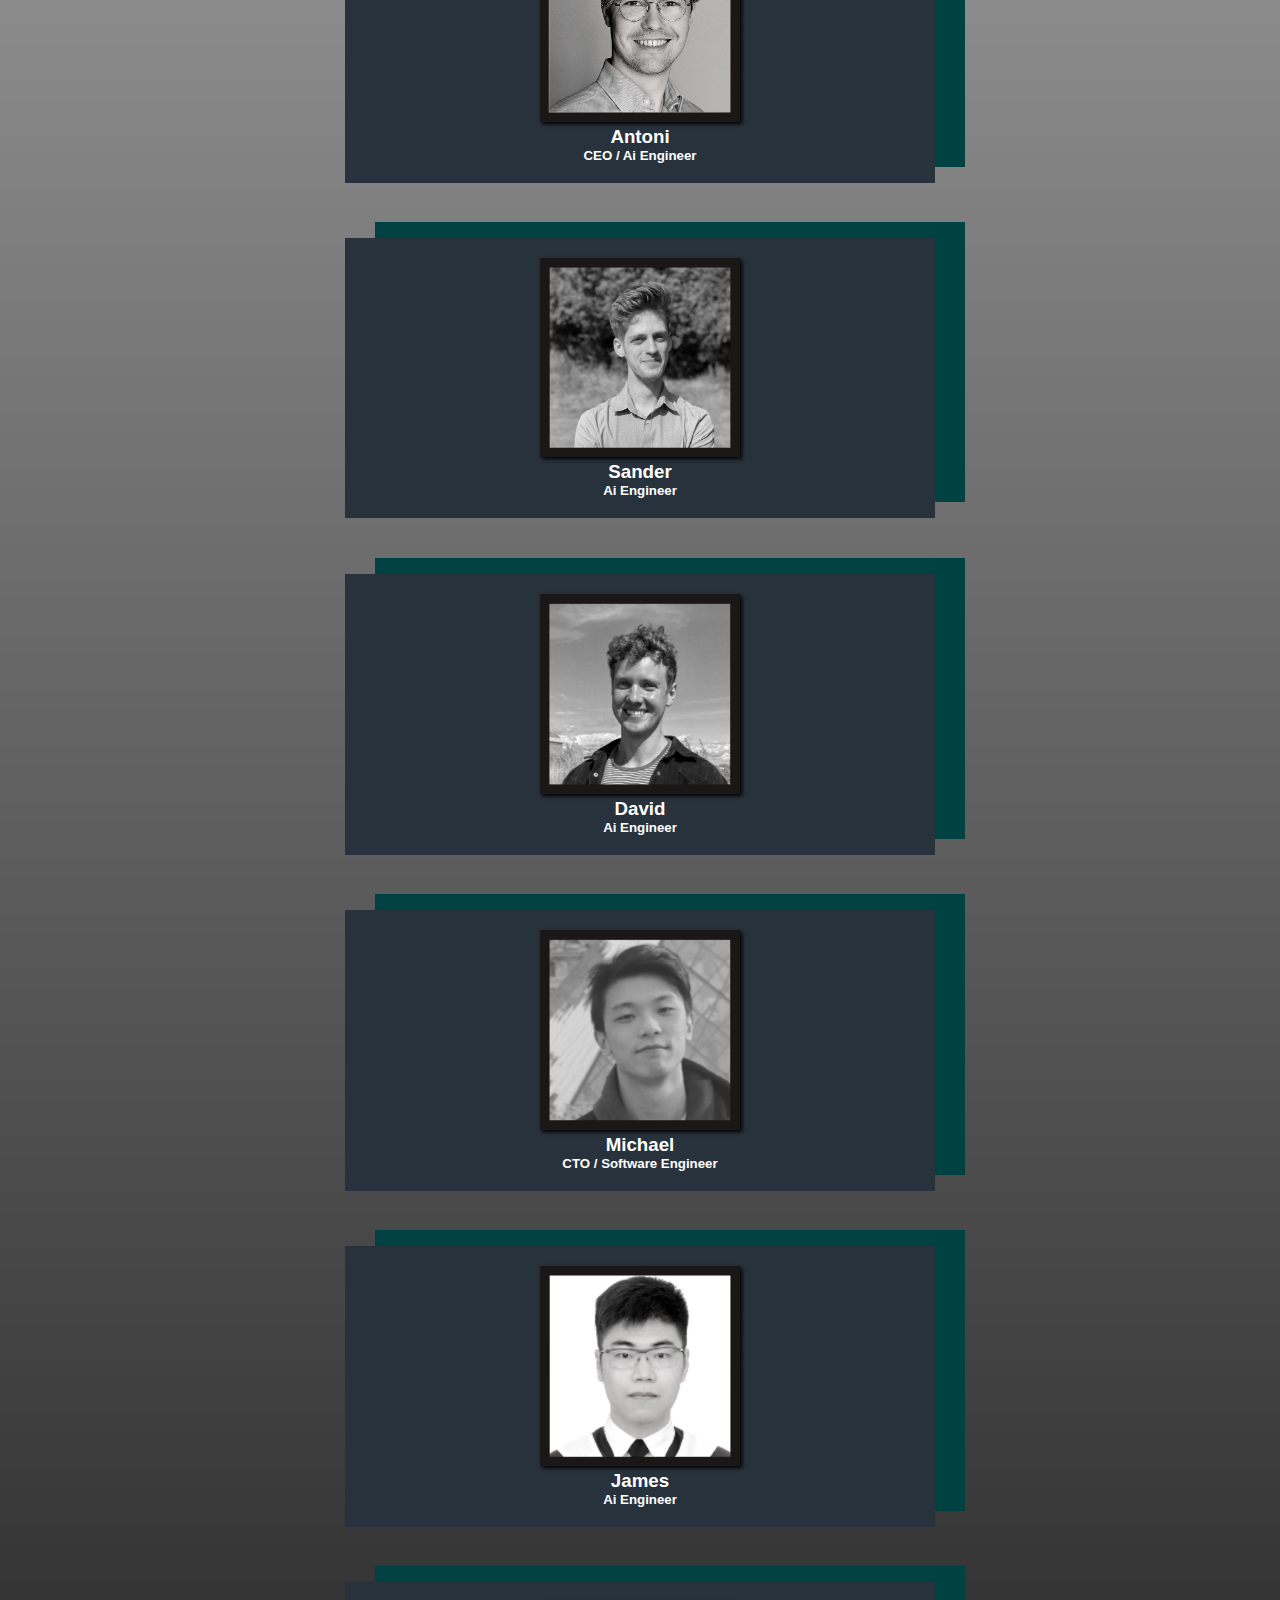
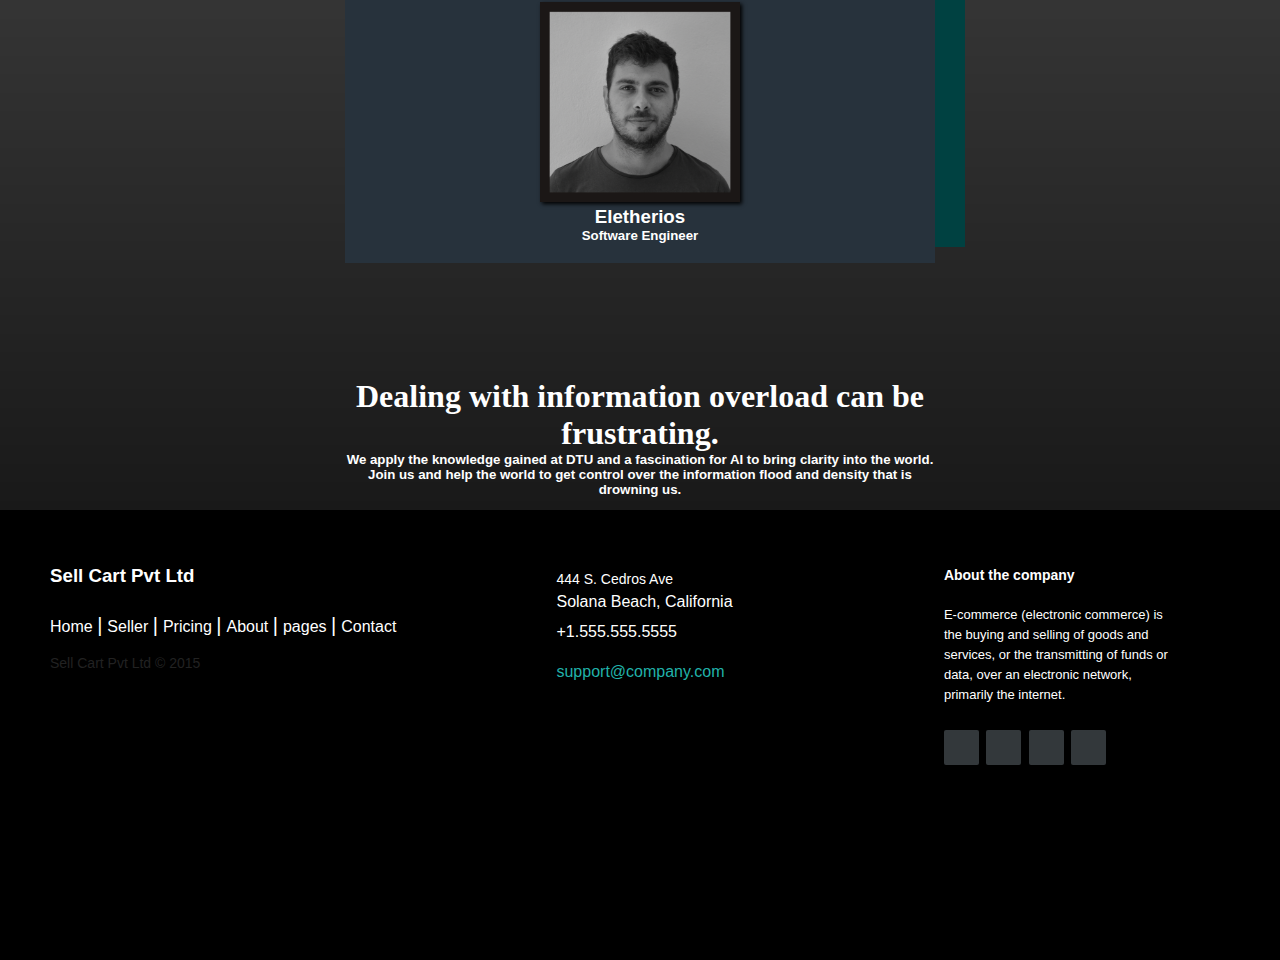
==== commit 423f0878: "updates" ====
--- a/index.html
+++ b/index.html
@@ -29,6 +29,7 @@
 
     <header class="header" id="header">
         <nav class="navbar container ">
+            <img src="Asset/Header/ntgrf_logo_transparent.png" class="logo_sm" alt="">
             <a href="#" class="brand">Nutgraf</a>
             <div class="burger" id="burger">
                 <span class="burger-line"></span>
--- a/css/styling.css
+++ b/css/styling.css
@@ -12,6 +12,12 @@
 
 h3,h4,h5,h6,h7,h8{
   font-family: Arial, Helvetica, sans-serif !important;
+}
+
+
+.logo_sm{
+  max-width: 500px;
+  height: 40px;
 }
 .welcome_text h1 {
   color: rgb(45, 45, 47);
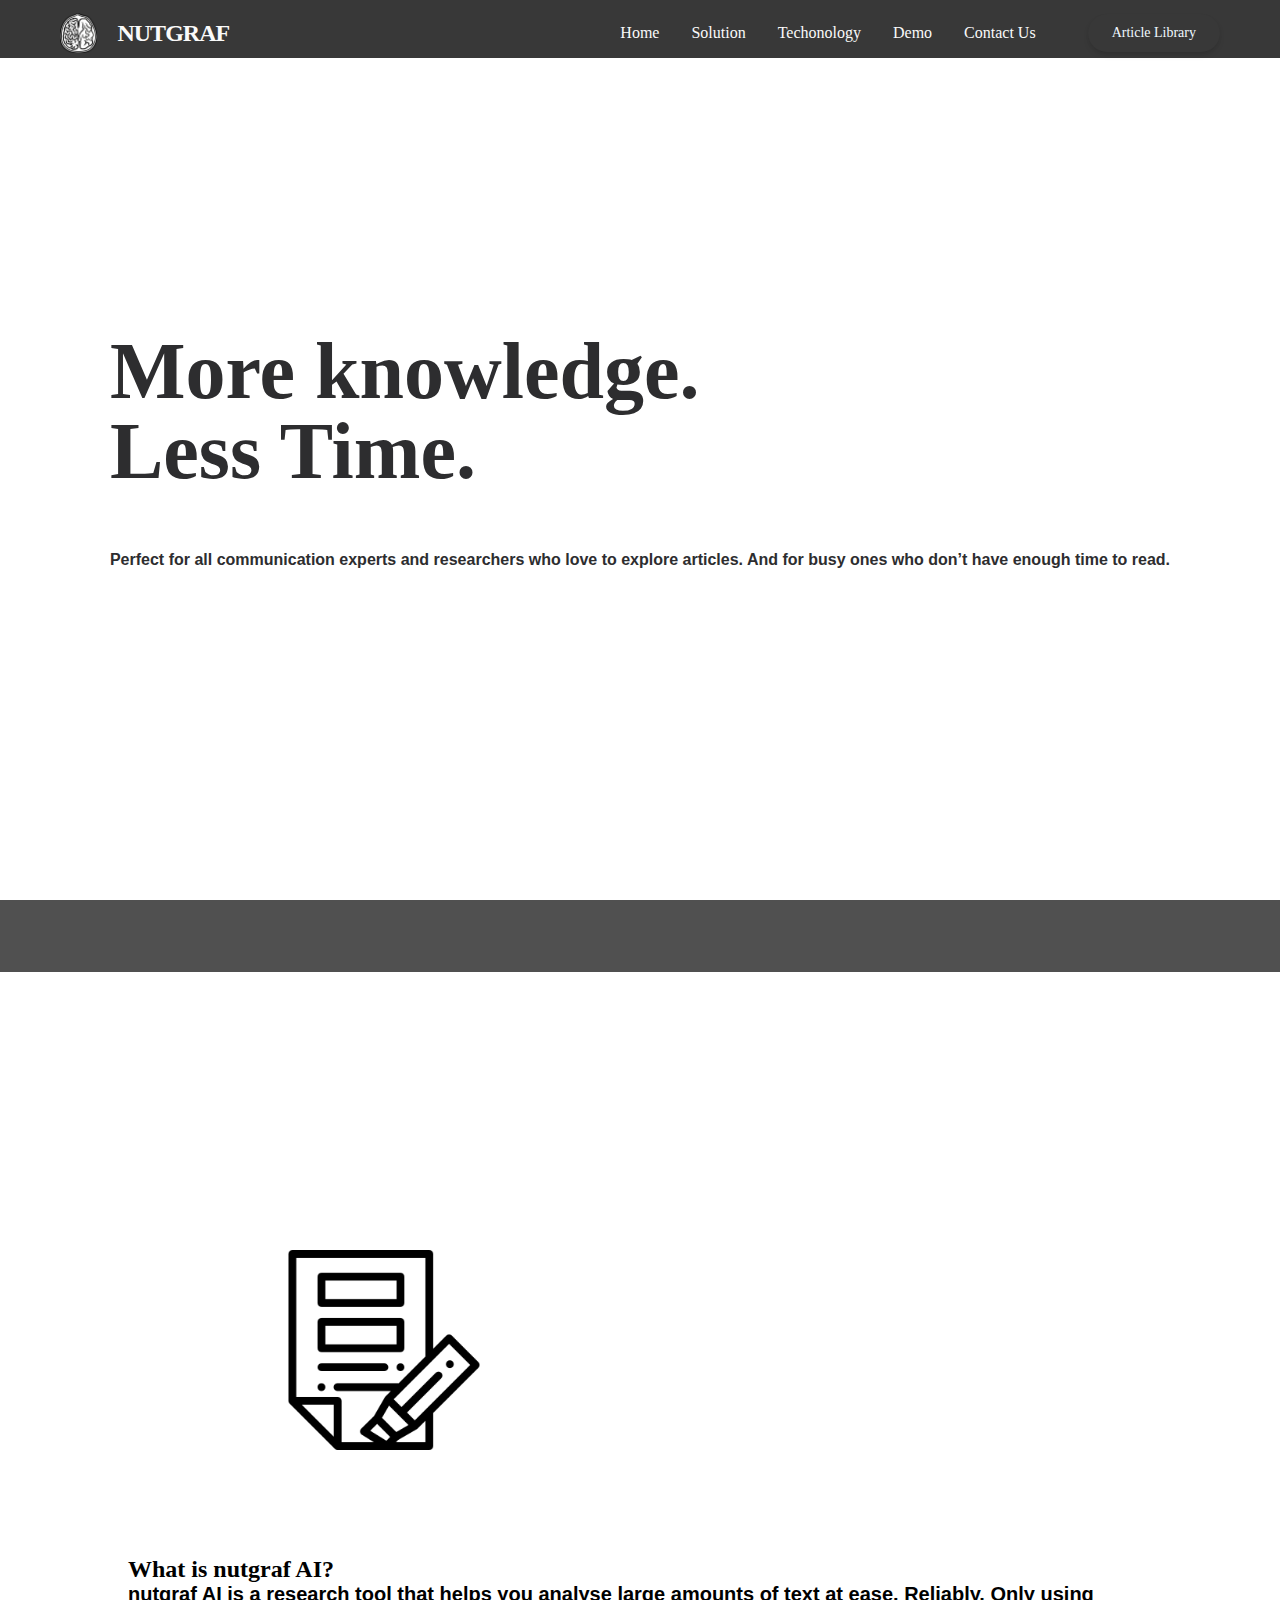
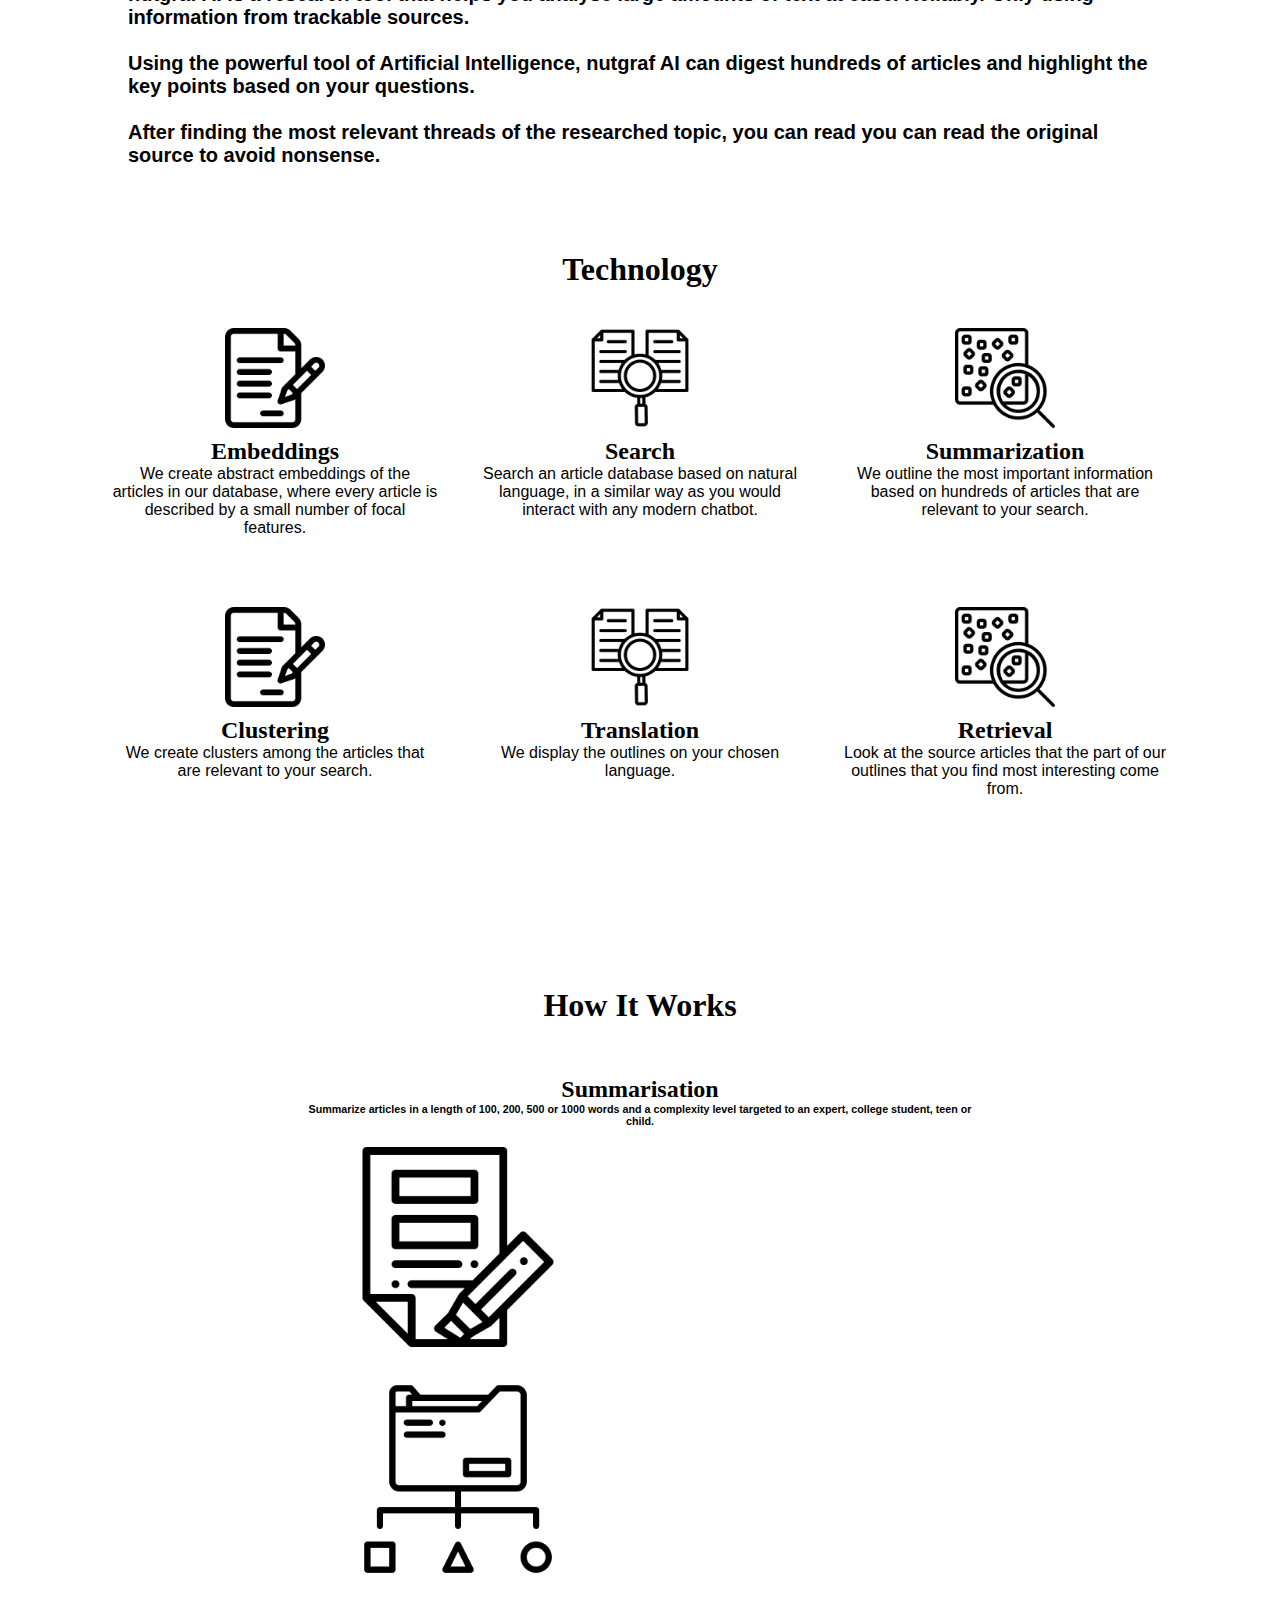
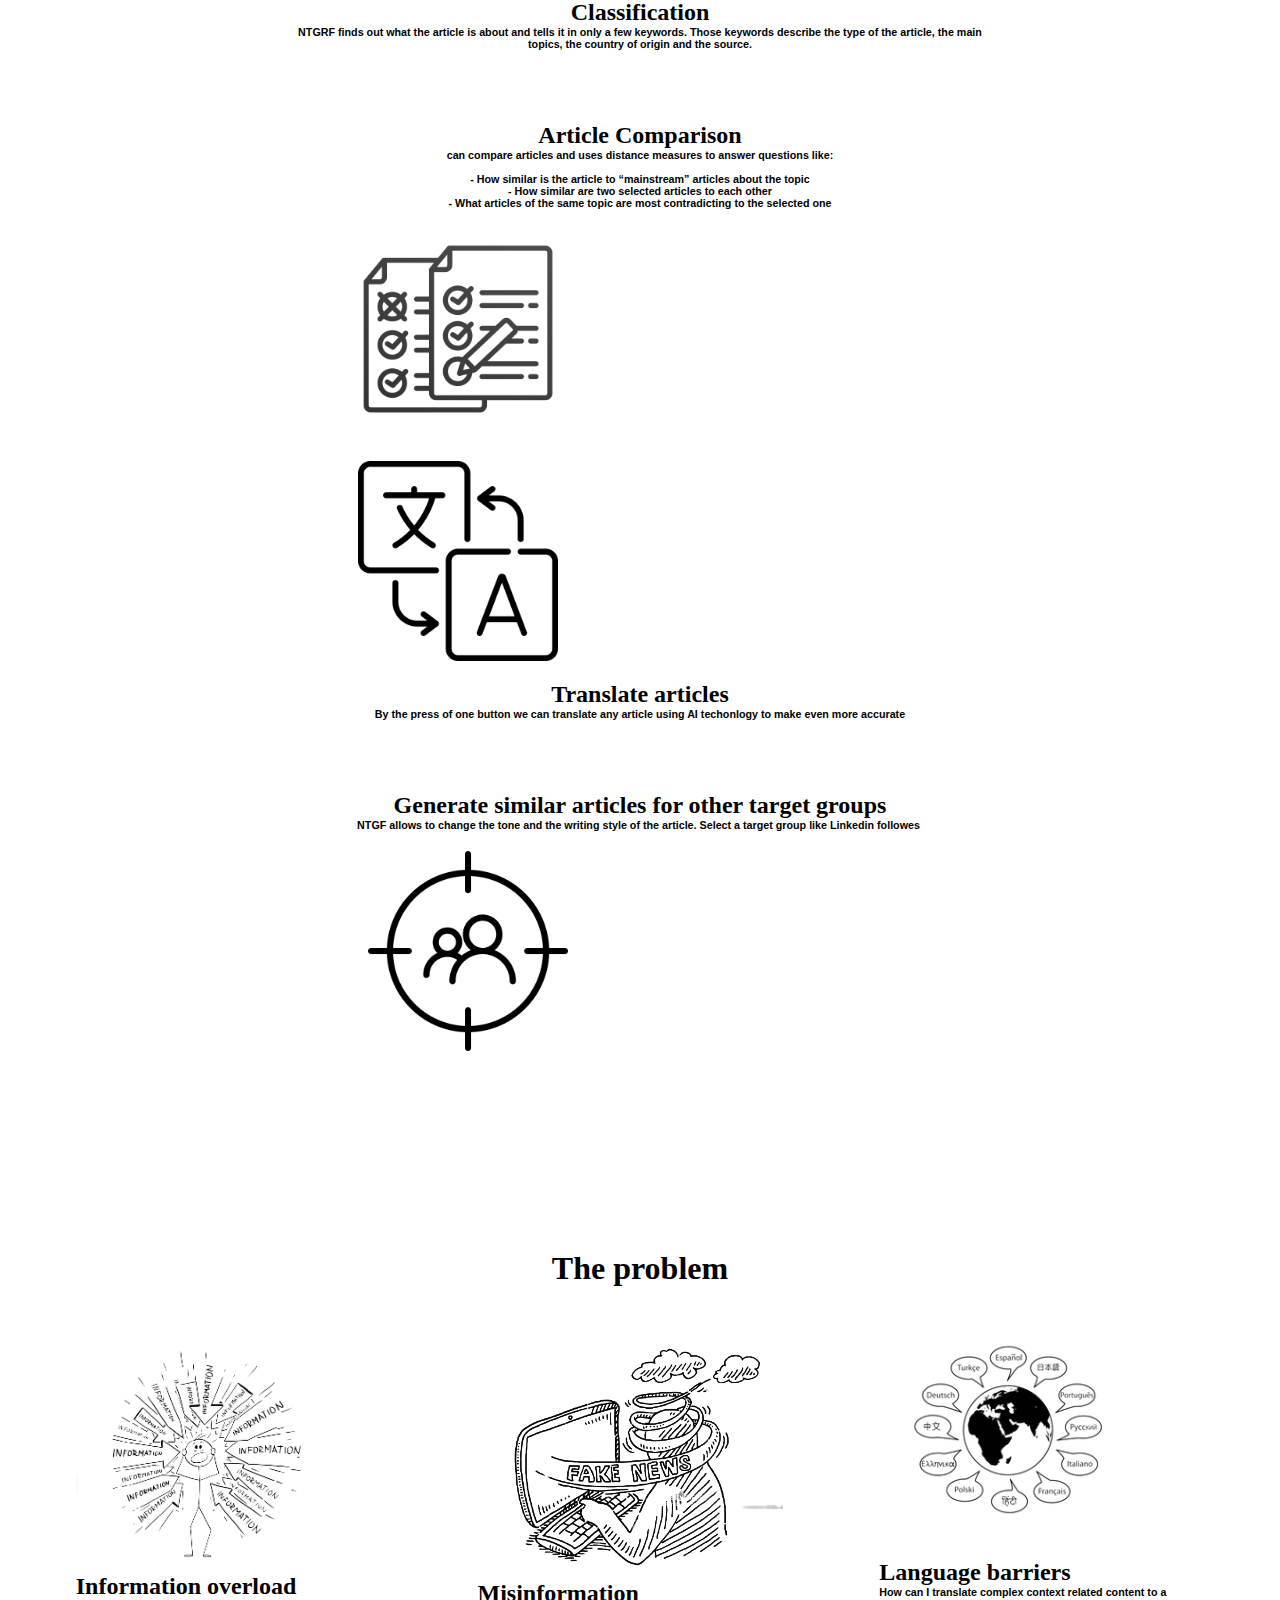
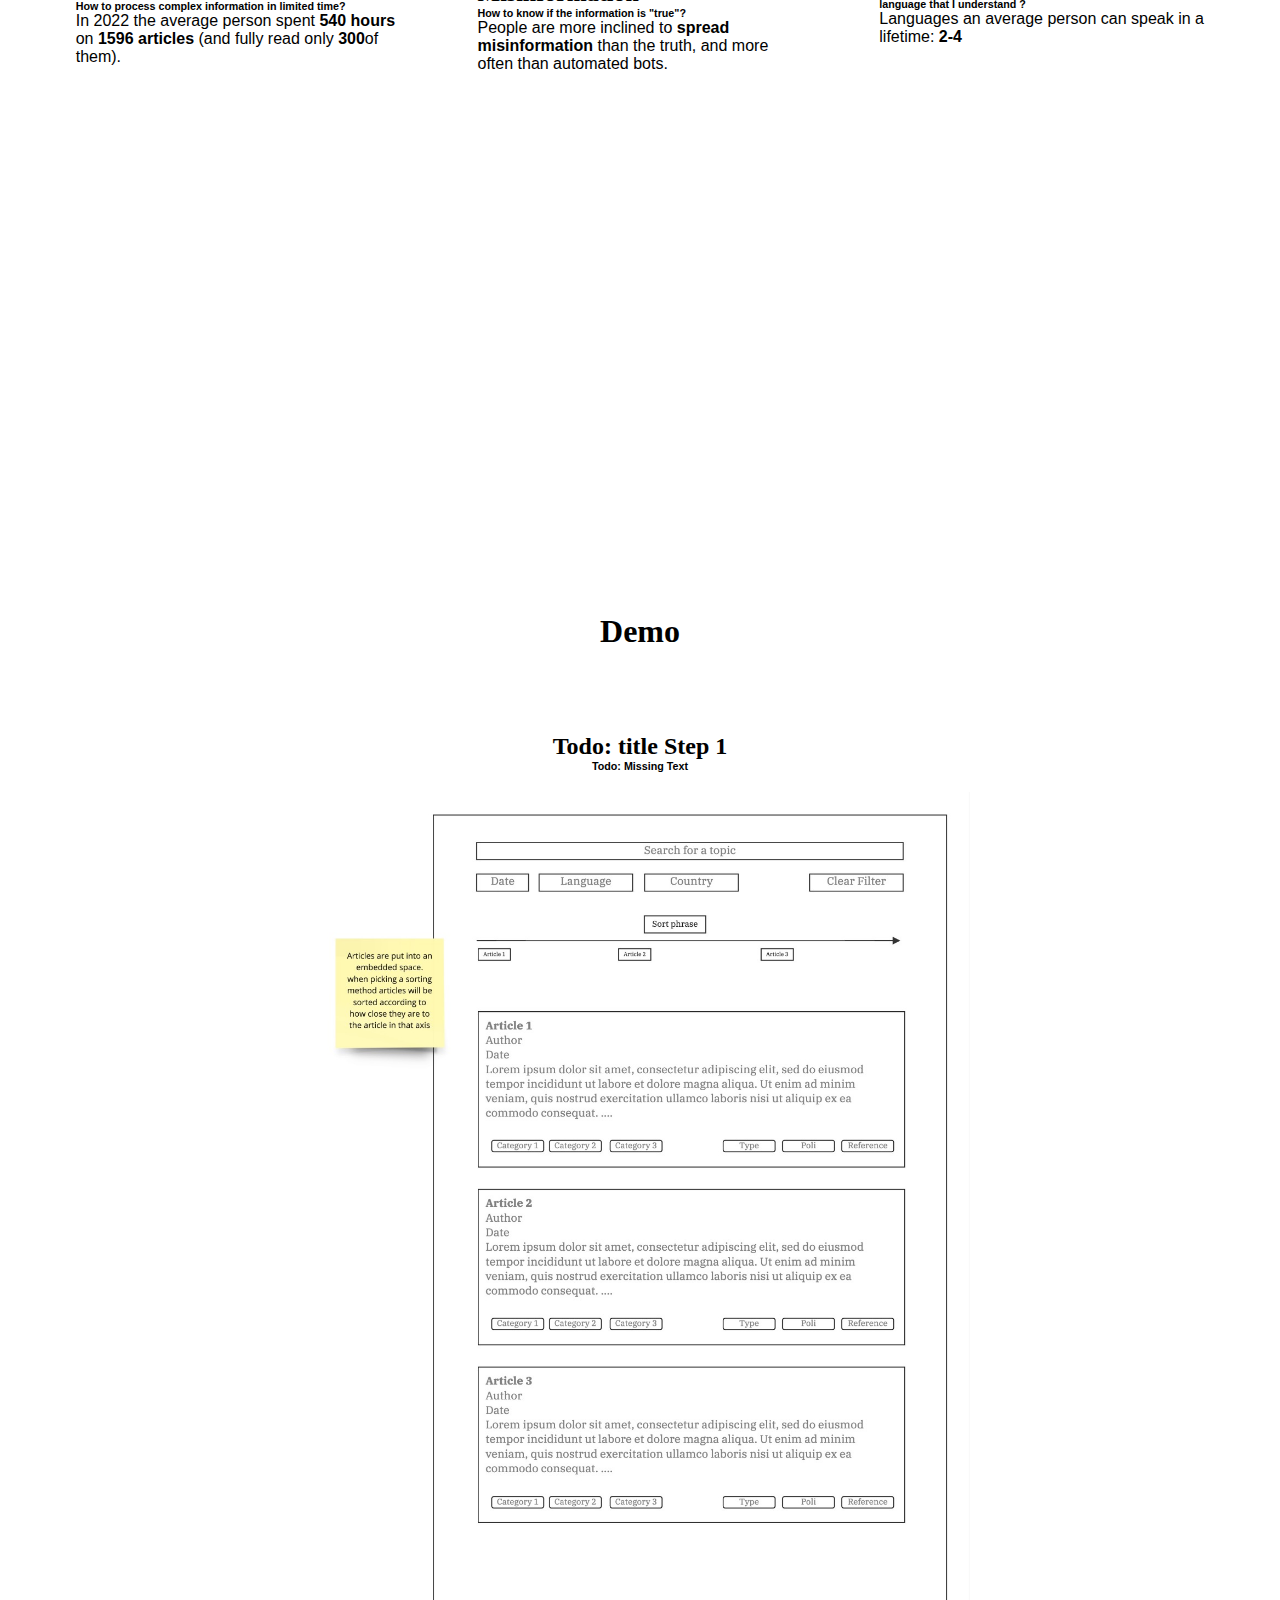
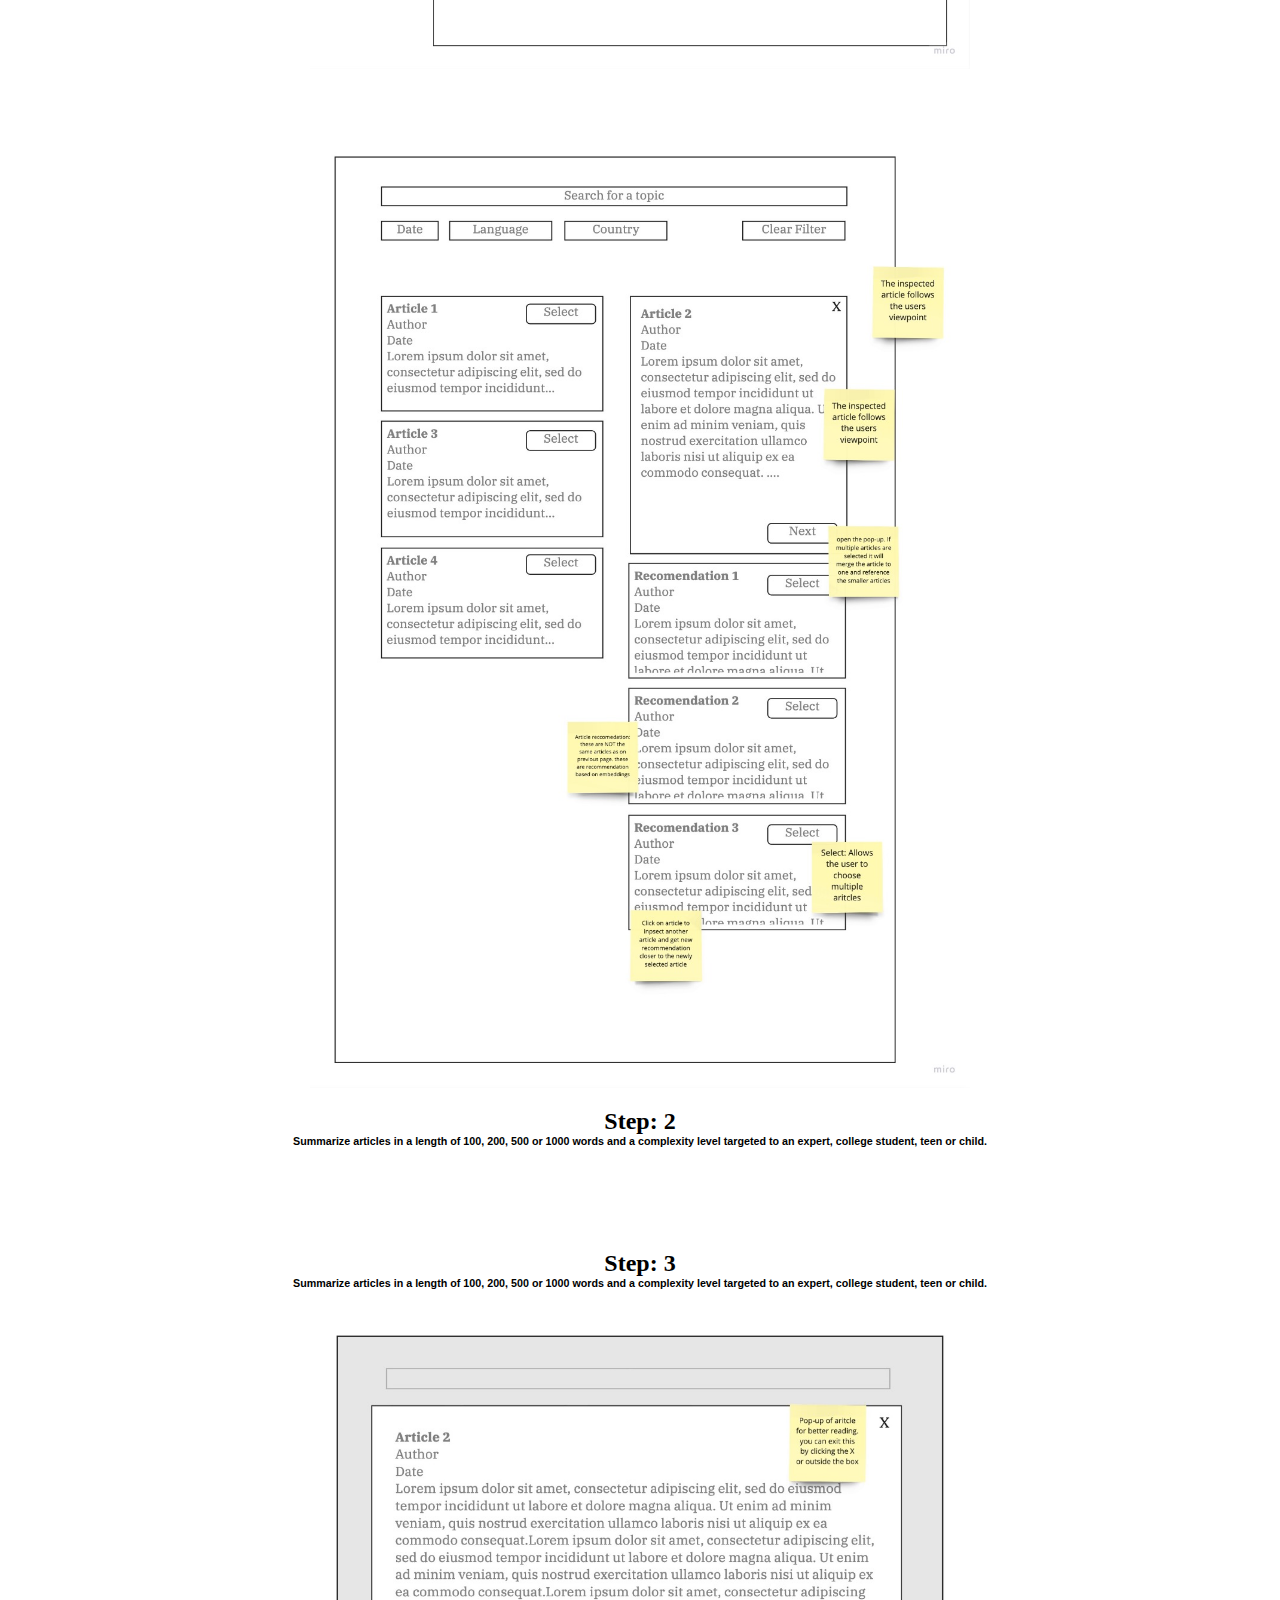
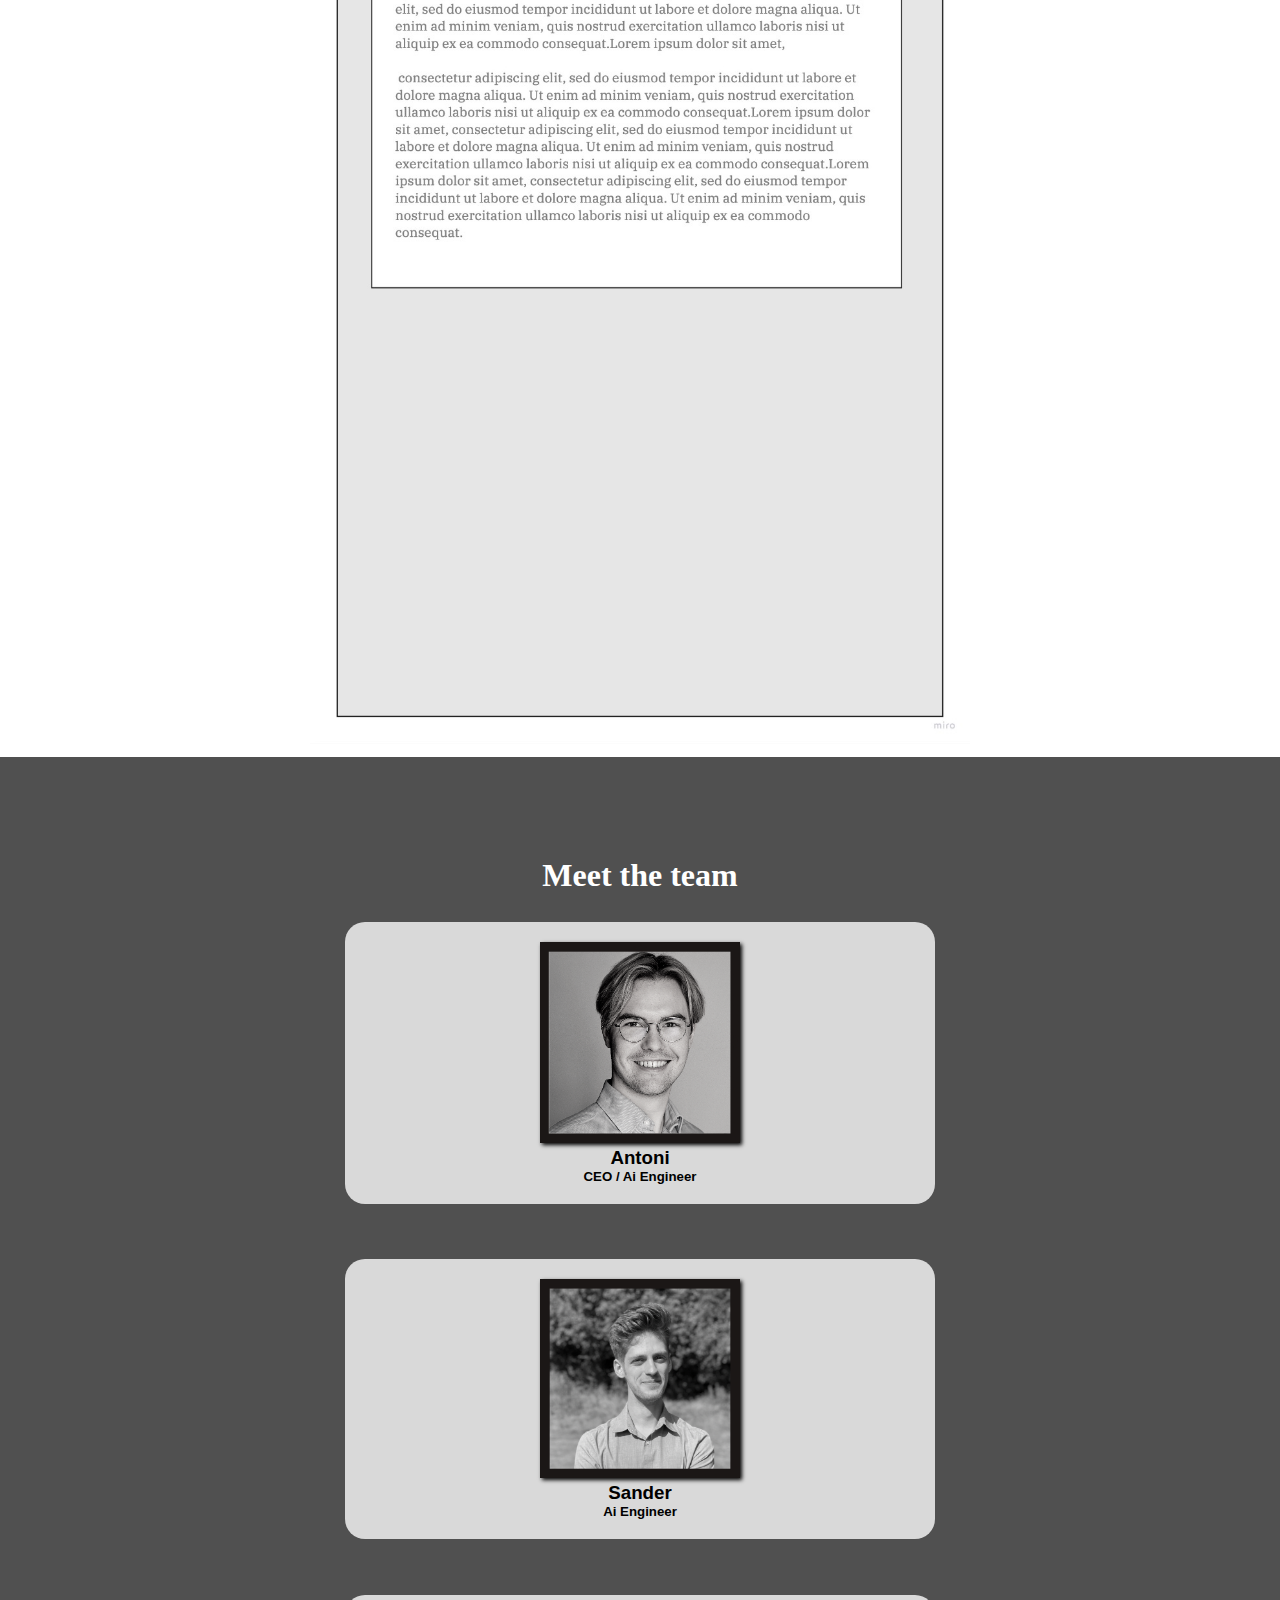
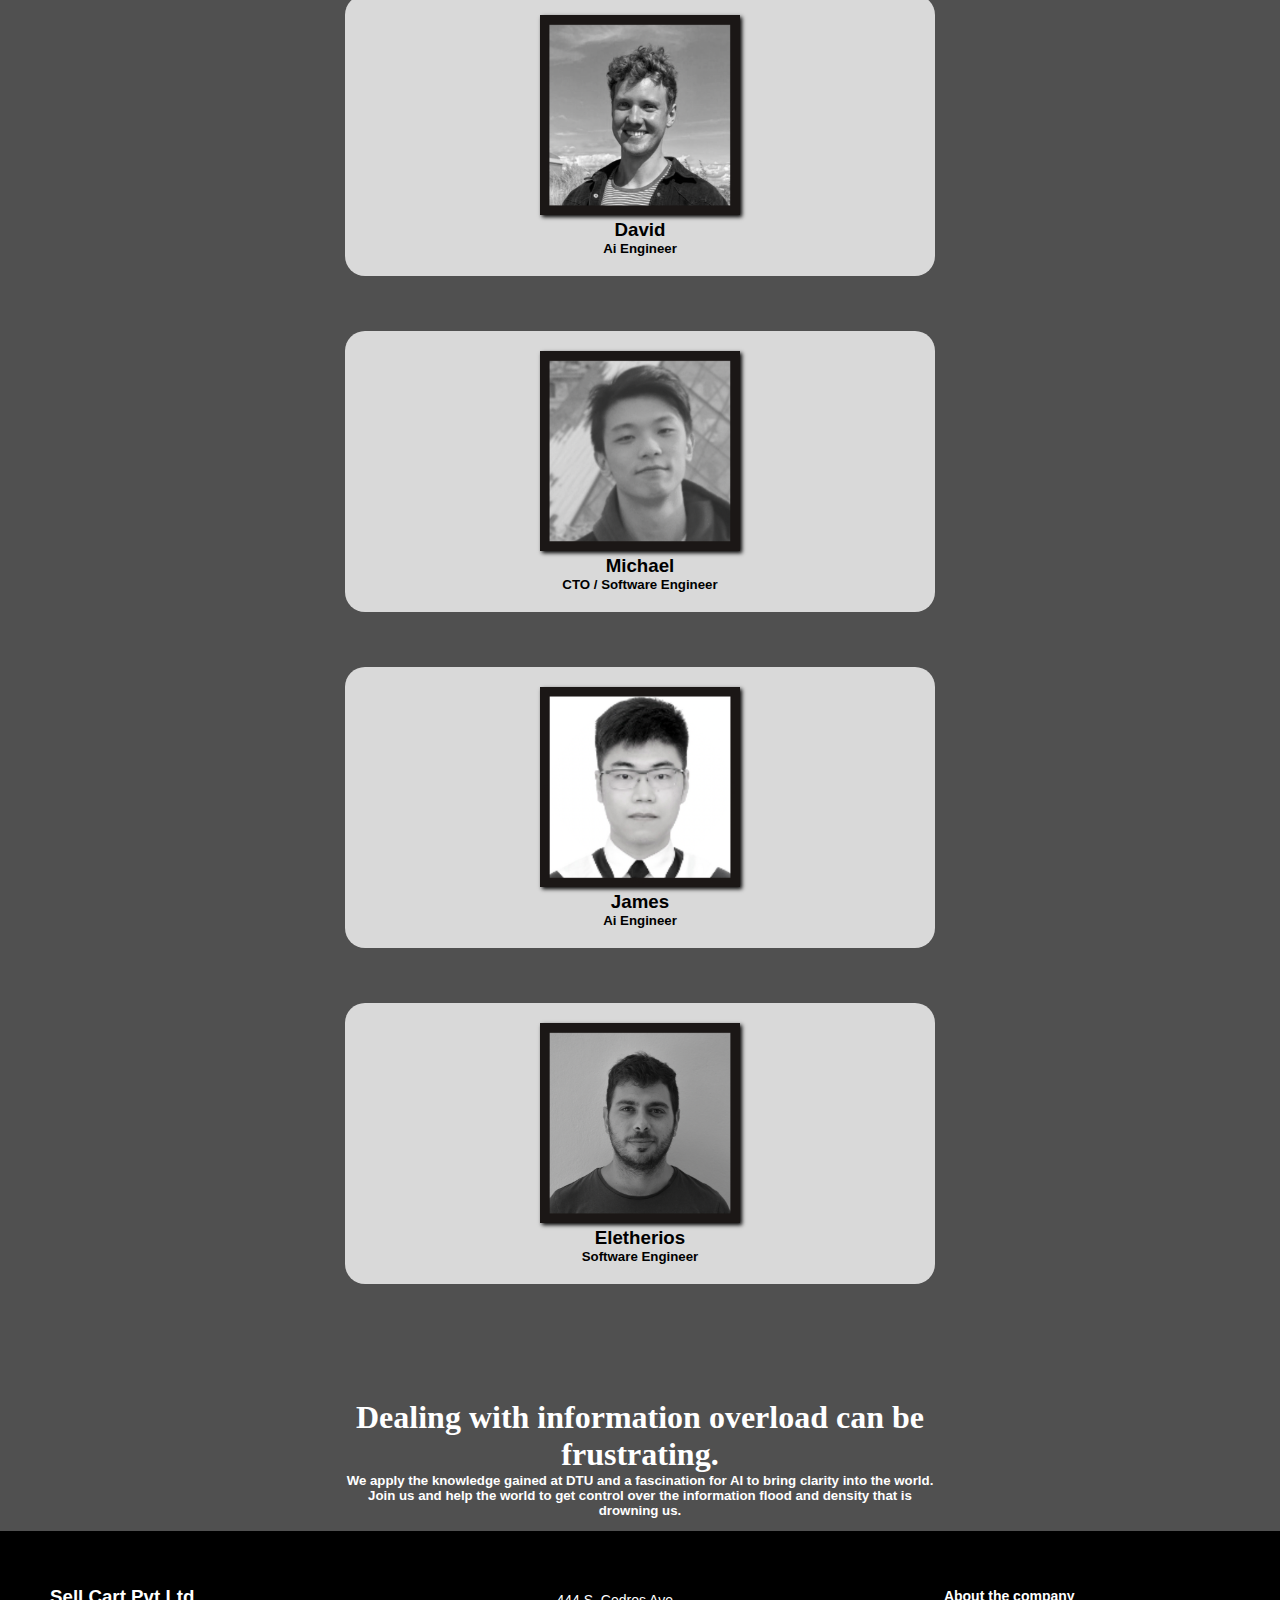
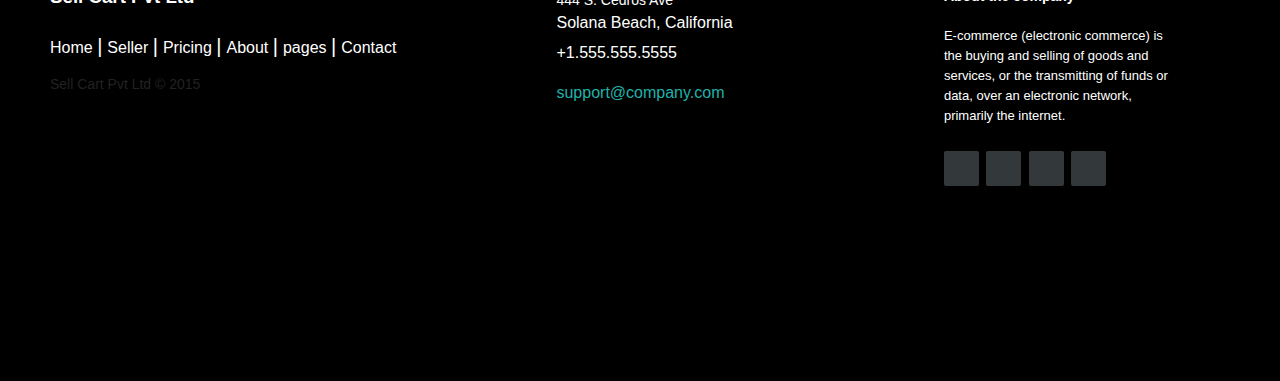
==== commit 275d9701: "updated" ====
--- a/index.html
+++ b/index.html
@@ -5,10 +5,15 @@
     <meta charset="UTF-8">
     <meta http-equiv="X-UA-Compatible" content="IE=edge">
     <meta name="viewport" content="width=device-width, initial-scale=1.0">
+
+    <link href="https://cdn.jsdelivr.net/npm/bootstrap@5.3.0-alpha1/dist/css/bootstrap.min.css" rel="stylesheet"
+        integrity="sha384-GLhlTQ8iRABdZLl6O3oVMWSktQOp6b7In1Zl3/Jr59b6EGGoI1aFkw7cmDA6j6gD" crossorigin="anonymous">
+
+
     <link rel="stylesheet" href="css/styling.css">
     <link rel="stylesheet" href="css/navbar_aritcles_page.css">
-    <link href="https://cdn.jsdelivr.net/npm/bootstrap@5.3.0-alpha1/dist/css/bootstrap.min.css" rel="stylesheet"
-        integrity="sha384-GLhlTQ8iRABdZLl6O3oVMWSktQOp6b7In1Zl3/Jr59b6EGGoI1aFkw7cmDA6j6gD" crossorigin="anonymous">
+
+    <title>Nutgraf</title>
 
     <link rel="stylesheet" href="css/section_problem.css">
     <link rel="stylesheet" href="css/section_about_us.css">
@@ -16,16 +21,15 @@
     <link rel="stylesheet" href="css/section_keyfeatures.css">
     <link rel="stylesheet" href="css/section_how_it_works.css">
     <link rel="stylesheet" href="css/footer.css">
-
-
-    <title>Nutgraf</title>
-
+    <link rel="stylesheet" href="css/what_is_nugraf.css">
 
 
 
 </head>
 
 <body>
+
+
 
     <header class="header" id="header">
         <nav class="navbar container ">
@@ -38,11 +42,12 @@
             </div>
             <div class="menu" id="menu">
                 <ul class="menu-inner">
-                    <li class="menu-item"><a href="#" class="menu-link">Home</a></li>
-                    <li class="menu-item"><a href="#" class="menu-link">Feature</a></li>
-                    <li class="menu-item"><a href="#" class="menu-link">About us</a>
+                    <li class="menu-item"><a href="#section_welcome" class="menu-link">Home</a></li>
+                    <li class="menu-item"><a href="#section_what_is_nutgraf" class="menu-link">Solution</a></li>
+                    <li class="menu-item"><a href="#section_keyfeatures" class="menu-link">Techonology</a>
                     </li>
-                    <li class="menu-item"><a href="#" class="menu-link">Support</a></li>
+                    <li class="menu-item"><a href="#section_solution" class="menu-link">Demo</a></li>
+                    <li class="menu-item"><a href="#section_about_us" class="menu-link">Contact us</a></li>
                 </ul>
             </div>
             <a href="pages/article_library.html" class="menu-block">Article library</a>
@@ -69,10 +74,48 @@
 
     </section>
 
+
+    <section id="section_what_is_nutgraf">
+        <div class="top_trasition_bar"></div>
+
+        <div class="what_is_nutgraf_content">
+
+
+            <div class="what_is_nutgraf_container row">
+                <div class="how_it_works_image_container col-md-6 col-sm-12">
+                    <img src="Asset/G_How_it_works/Summarisation.png" class="how_it_works_img" alt="">
+                </div>
+
+                <div class="how_it_works_text_section col-md-6 col-sm-12">
+                    <div class="what_is_nutgraf_text_content">
+                        <h2>
+                            What is nutgraf AI?
+                        </h2>
+                        <h6>nutgraf AI is a research tool that helps you analyse large amounts of text at ease.
+                            Reliably.
+                            Only using information from trackable sources. <br> <br>
+
+                            Using the powerful tool of Artificial Intelligence, nutgraf AI can digest hundreds of
+                            articles
+                            and highlight the key points based on your questions. <br> <br>
+
+                            After finding the most relevant threads of the researched topic, you can read you can read
+                            the
+                            original source to avoid nonsense.</h6>
+                    </div>
+                </div>
+
+
+            </div>
+        </div>
+    </section>
+
+
+
     <section id="section_keyfeatures">
-        <div class="top_trasition_bar"></div>
+
         <div class="title_text">
-            <h1>Key features</h1>
+            <h1>Technology</h1>
         </div>
         <div class="problem_content row">
 
@@ -80,25 +123,50 @@
 
             <div class="keyfeature_element col">
                 <img src="Asset/D_keyfeatuers/contract.png" alt="" class="keyfeatures_icon">
-                <h2>Get an overview</h2>
-                <h7>Summarize long and complex articles in a length of your choice and extract keywords, independent of
-                    their language.
+                <h2>Embeddings</h2>
+                <h7>We create abstract embeddings of the articles in our database, where every article is described by a
+                    small number of focal features.
                 </h7>
             </div>
 
             <div class="keyfeature_element col">
                 <img src="Asset/D_keyfeatuers/benchmarking.png" alt="" class="keyfeatures_icon">
-                <h2>Compare </h2>
-                <h7>Get a comparison of articles, independent of their language</h7>
+                <h2>Search</h2>
+                <h7>Search an article database based on natural language, in a similar way as you would interact with
+                    any modern chatbot.</h7>
             </div>
 
             <div class="keyfeature_element col">
                 <img src="Asset/D_keyfeatuers/cluster.png" alt="" class="keyfeatures_icon">
-                <h2>Find more articles </h2>
-                <h7>Browse through the embedding space to find similar or contrasting articles</h7>
-            </div>
-        </div>
-
+                <h2>Summarization</h2>
+                <h7>We outline the most important information based on hundreds of articles that are relevant to your
+                    search.</h7>
+            </div>
+        </div>
+        <div class="problem_content row">
+
+
+
+            <div class="keyfeature_element col">
+                <img src="Asset/D_keyfeatuers/contract.png" alt="" class="keyfeatures_icon">
+                <h2>Clustering</h2>
+                <h7>We create clusters among the articles that are relevant to your search.
+                </h7>
+            </div>
+
+            <div class="keyfeature_element col">
+                <img src="Asset/D_keyfeatuers/benchmarking.png" alt="" class="keyfeatures_icon">
+                <h2>Translation</h2>
+                <h7>We display the outlines on your chosen language.</h7>
+            </div>
+
+            <div class="keyfeature_element col">
+                <img src="Asset/D_keyfeatuers/cluster.png" alt="" class="keyfeatures_icon">
+                <h2>Retrieval</h2>
+                <h7>Look at the source articles that the part of our outlines that you find most interesting come from.
+                </h7>
+            </div>
+        </div>
     </section>
 
     <section id="section_how_it_works" class="how_it_works_content">
--- a/css/styling.css
+++ b/css/styling.css
@@ -15,10 +15,7 @@
 }
 
 
-.logo_sm{
-  max-width: 500px;
-  height: 40px;
-}
+
 .welcome_text h1 {
   color: rgb(45, 45, 47);
   line-height: 80px;
--- a/css/navbar_aritcles_page.css
+++ b/css/navbar_aritcles_page.css
@@ -79,6 +79,7 @@
 }
 
 .navbar {
+  top:4px;
   display: flex;
   flex-direction: row;
   align-items: center;
@@ -327,3 +328,8 @@
   transform: rotate(90deg);
   background: var(--color-white-100);
 }
+
+.logo_sm{
+  max-width: 500px;
+  height: 40px;
+}--- a/css/section_problem.css
+++ b/css/section_problem.css
@@ -4,12 +4,7 @@
     height: auto;
 }
 
-.top_trasition_bar{
-    width:100vw;
-    height: 12vh;
-    position: relative;
-    background-color: rgb(109, 109, 109);
-}
+
 
 
 
--- a/css/section_about_us.css
+++ b/css/section_about_us.css
@@ -3,8 +3,8 @@
     width: 100vw;
     min-height: 100vh;
     padding: 1%;
-    background-color: #303030;
-    background: linear-gradient(rgba(0, 0, 0, 0.4), rgba(0, 0, 0, 0.9)),url("../Asset/E_About_us/background.jpg");
+    background-color: #505050;
+    /* background: linear-gradient(rgba(0, 0, 0, 0.4), rgba(0, 0, 0, 0.9)),url("../Asset/E_About_us/background.jpg"); */
     position: relative;
     background-blend-mode: multiply;
 }
@@ -41,7 +41,7 @@
     }
 
     .memberprofile{
-        color:white;
+        color:rgb(0, 0, 0);
         text-align: center;
     
         padding: 2%;
@@ -58,6 +58,7 @@
         text-align: center;
         
         padding: 20px;
-        background-color: rgb(39, 50, 60);
-        box-shadow: 30px -16px rgb(0, 65, 65);
+        background-color: #D9D9D9;
+        border-radius: 20px;
+
     }--- a/css/section_keyfeatures.css
+++ b/css/section_keyfeatures.css
@@ -1,6 +1,6 @@
 .keyfeatures_icon {
-    width: 150px;
-    height: 150px;
+    width: 100px;
+    height: 100px;
     display: flex;
     align-items: center;
     justify-content: center;
--- a/css/what_is_nugraf.css
+++ b/css/what_is_nugraf.css
@@ -0,0 +1,45 @@
+#section_what_is_nutgraf {
+    width: 100vw;
+    height: 100vh;
+  }
+  
+  .top_trasition_bar {
+    width: 100vw;
+    height: 8vh;
+    position: relative;
+    background-color:#505050;
+    position: absolute;
+  }
+  
+  .what_is_nutgraf_content {
+    height: 100vh;
+    display: flex;
+    flex-direction: column;
+    justify-content: center;
+    text-align: left;
+    margin: 0 auto;
+  }
+  
+  .what_is_nutgraf_text_content {
+    text-align: left;
+  }
+  
+  .what_is_nutgraf_container {
+    width: 80vw;
+    margin: 0 auto;
+  }
+  
+  .how_it_works_image_container {
+    display: flex;
+    justify-content: center;
+    align-items: center;
+  }
+  
+  .how_it_works_img {
+    max-width: 100%;
+    height: auto;
+  }
+  
+  .what_is_nutgraf_text_content h6{
+    font-size: 20px;
+  }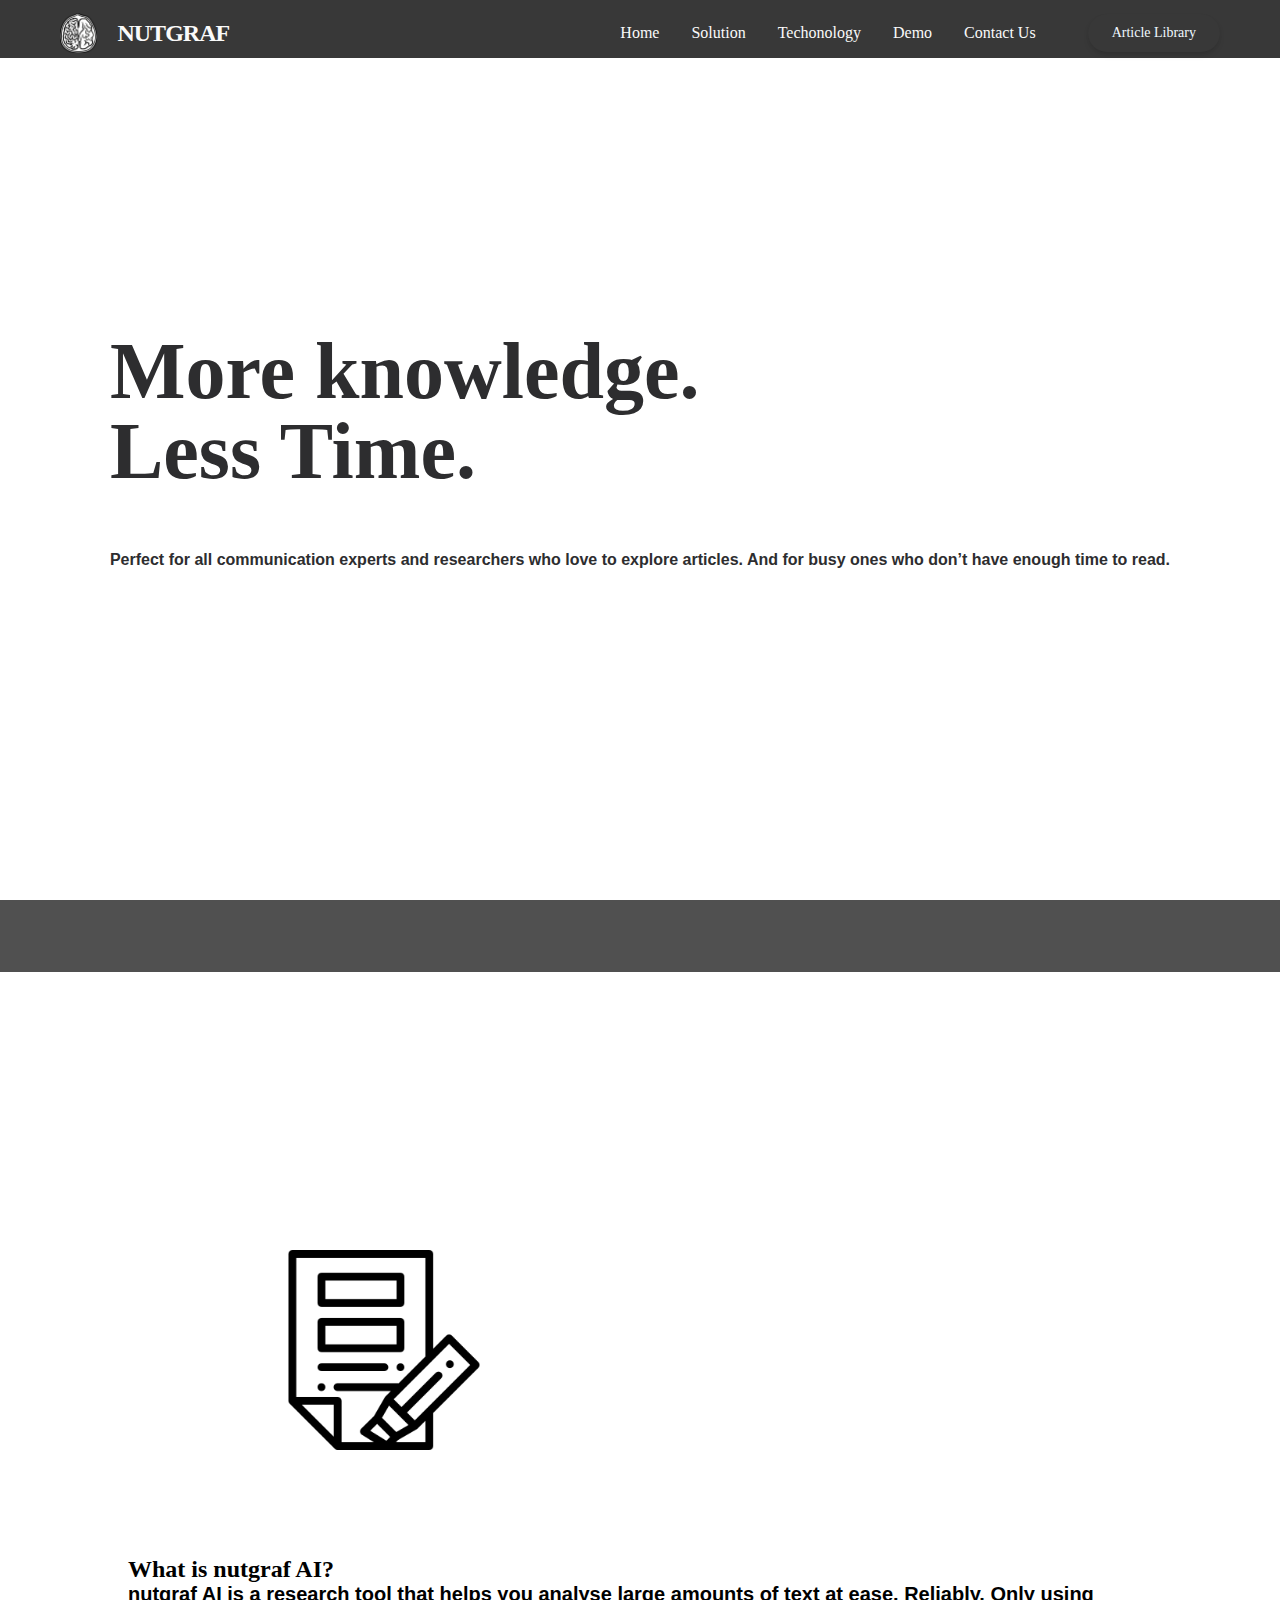
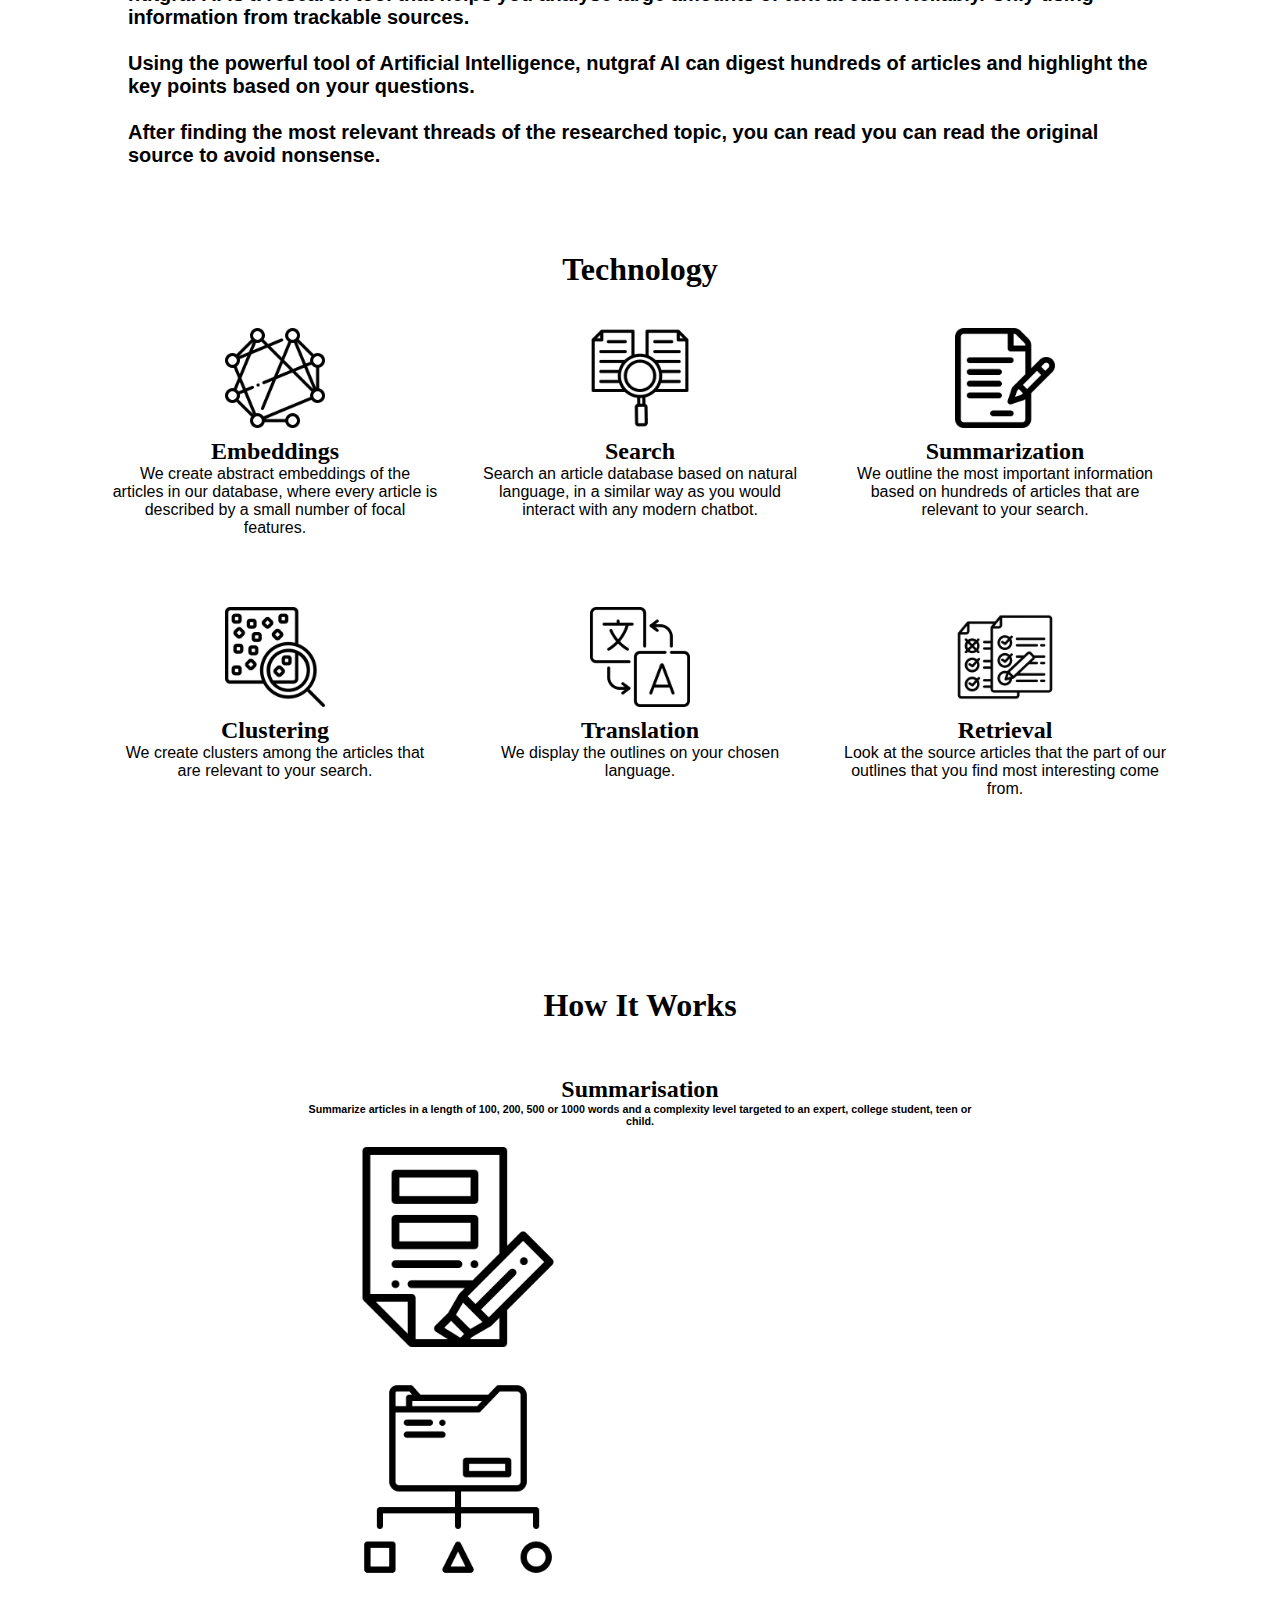
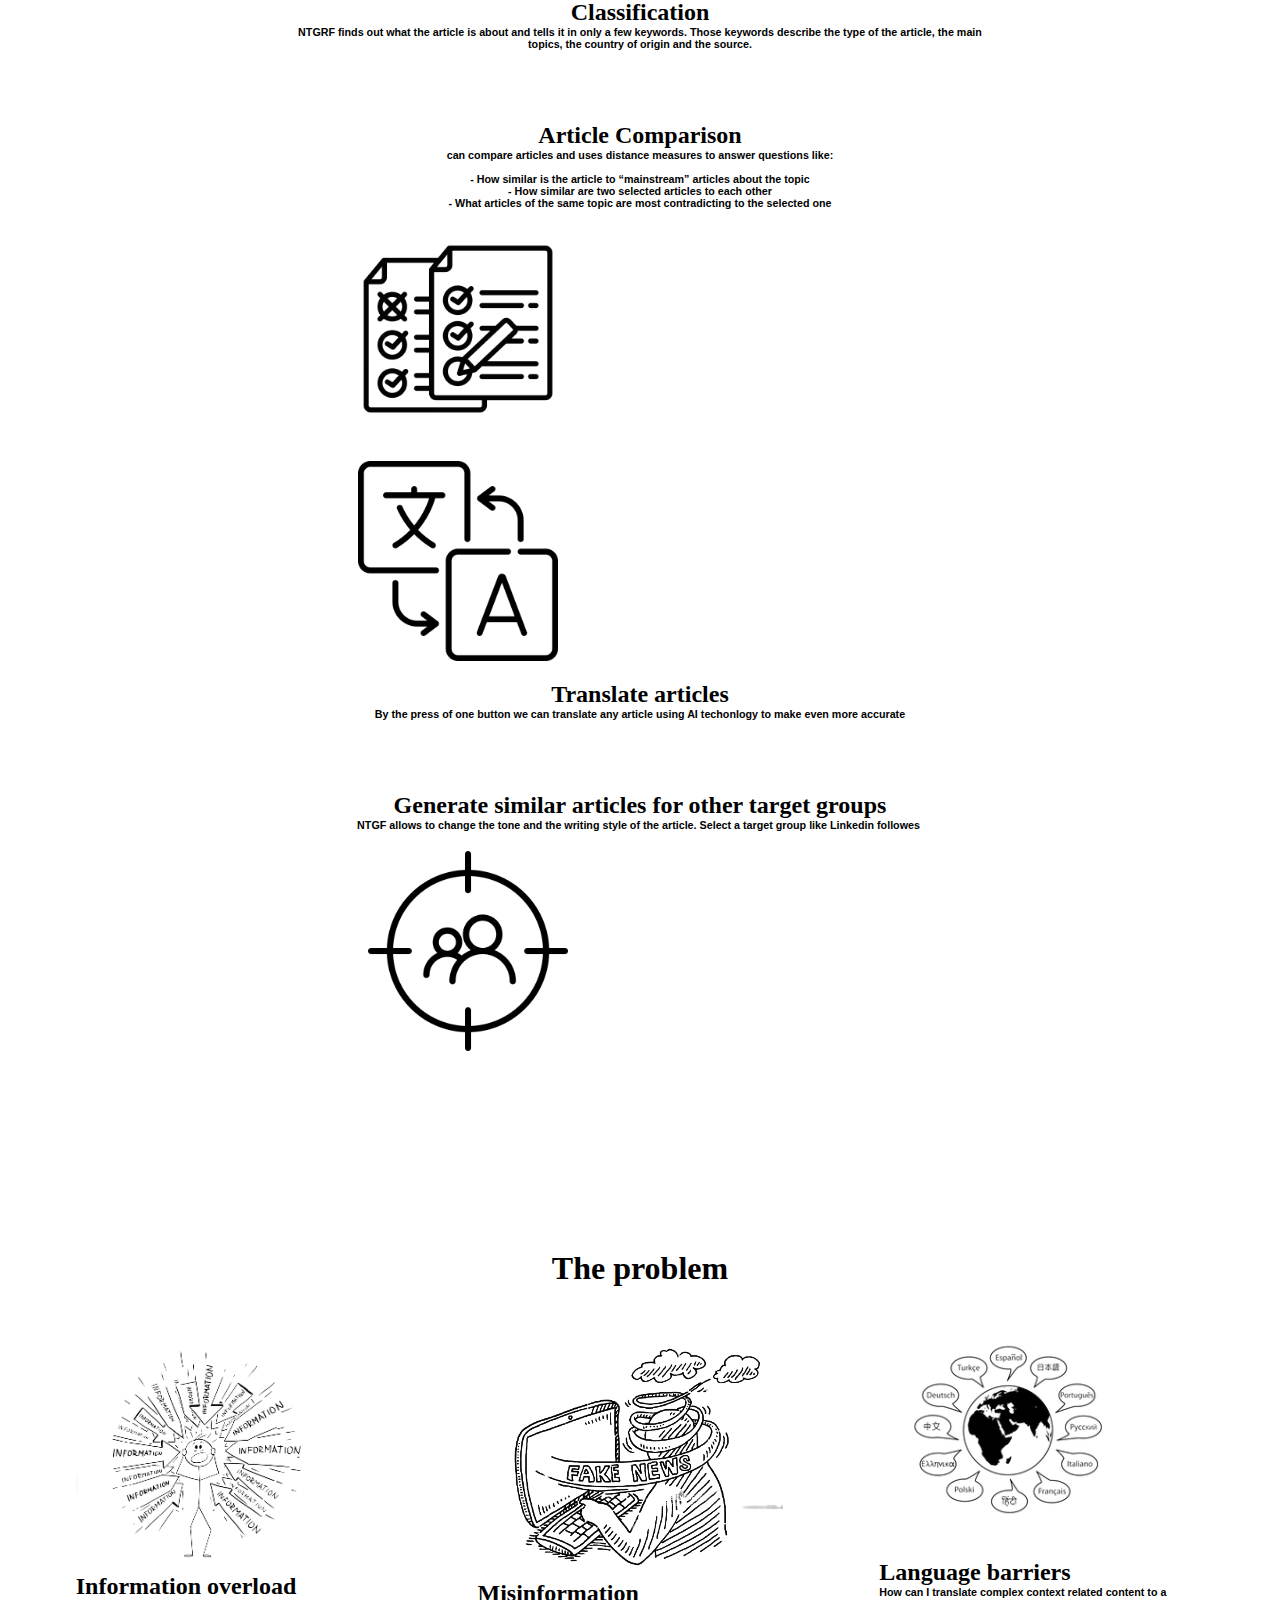
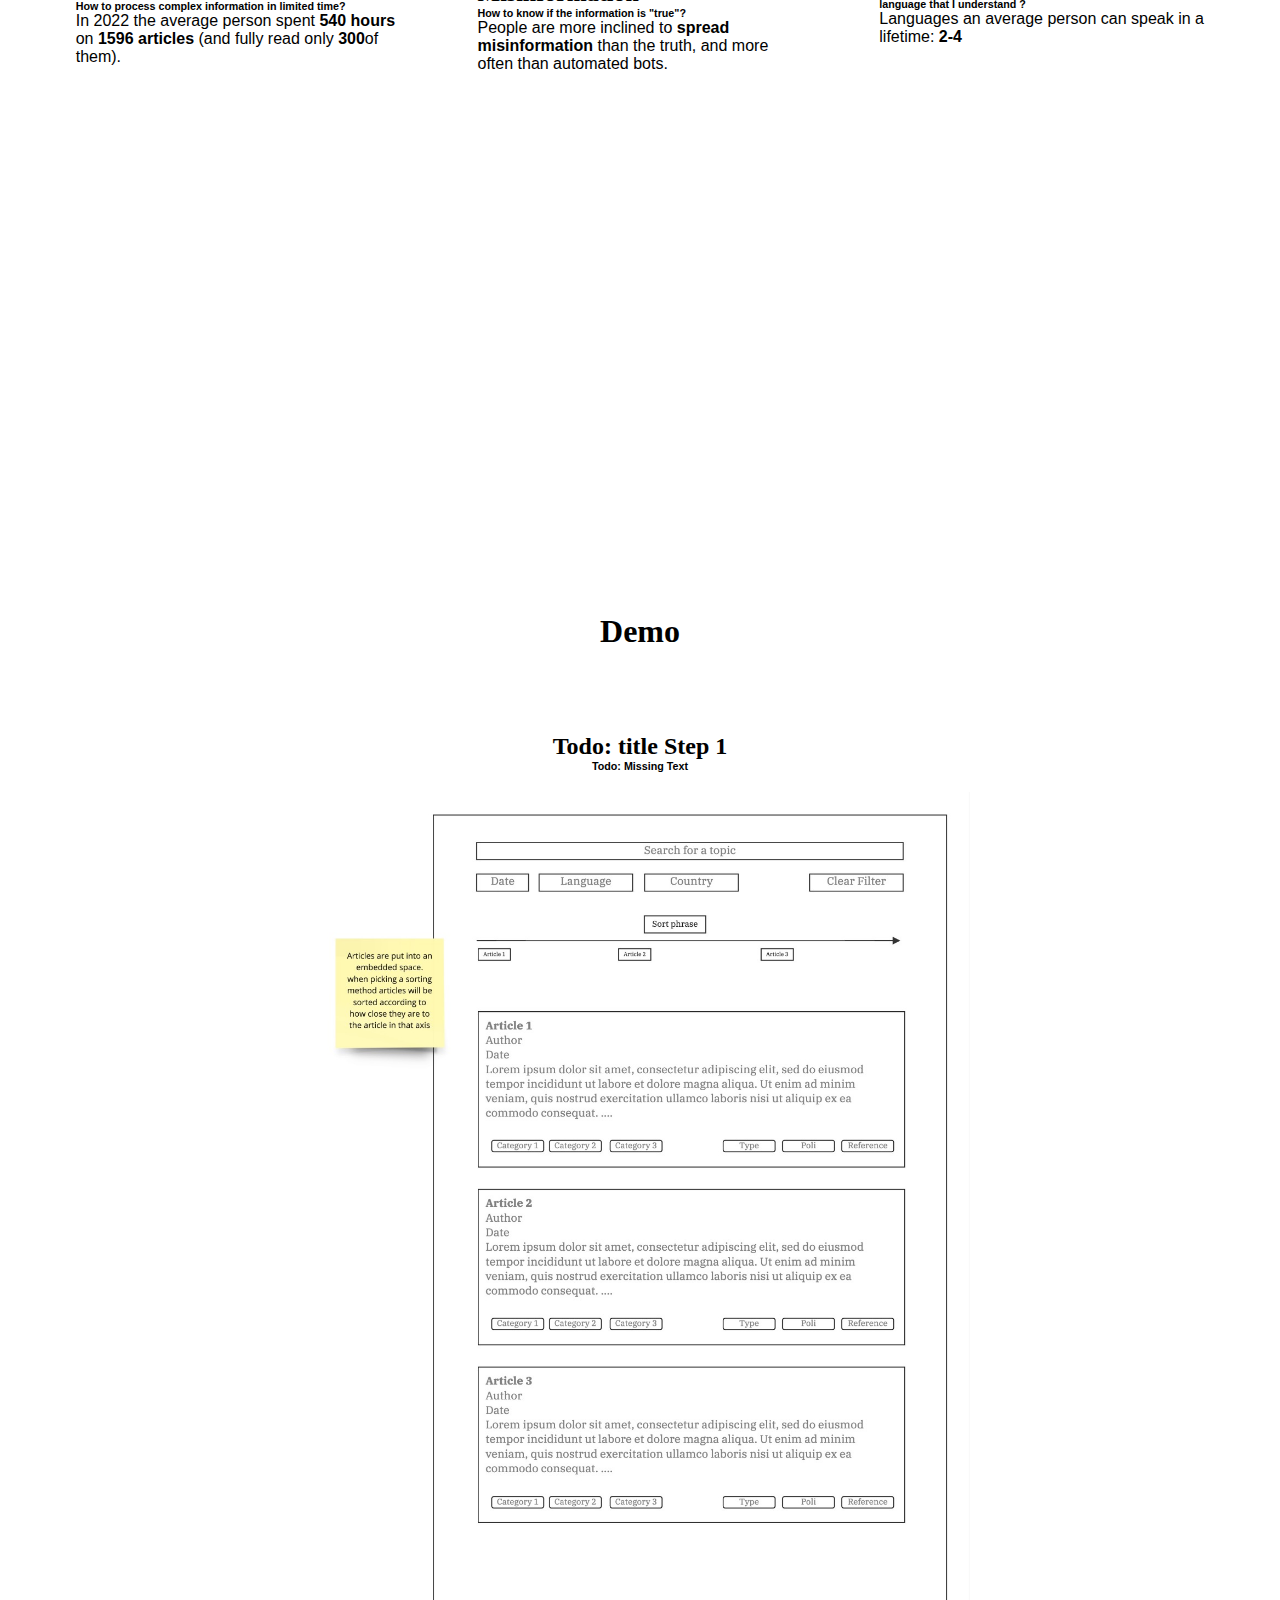
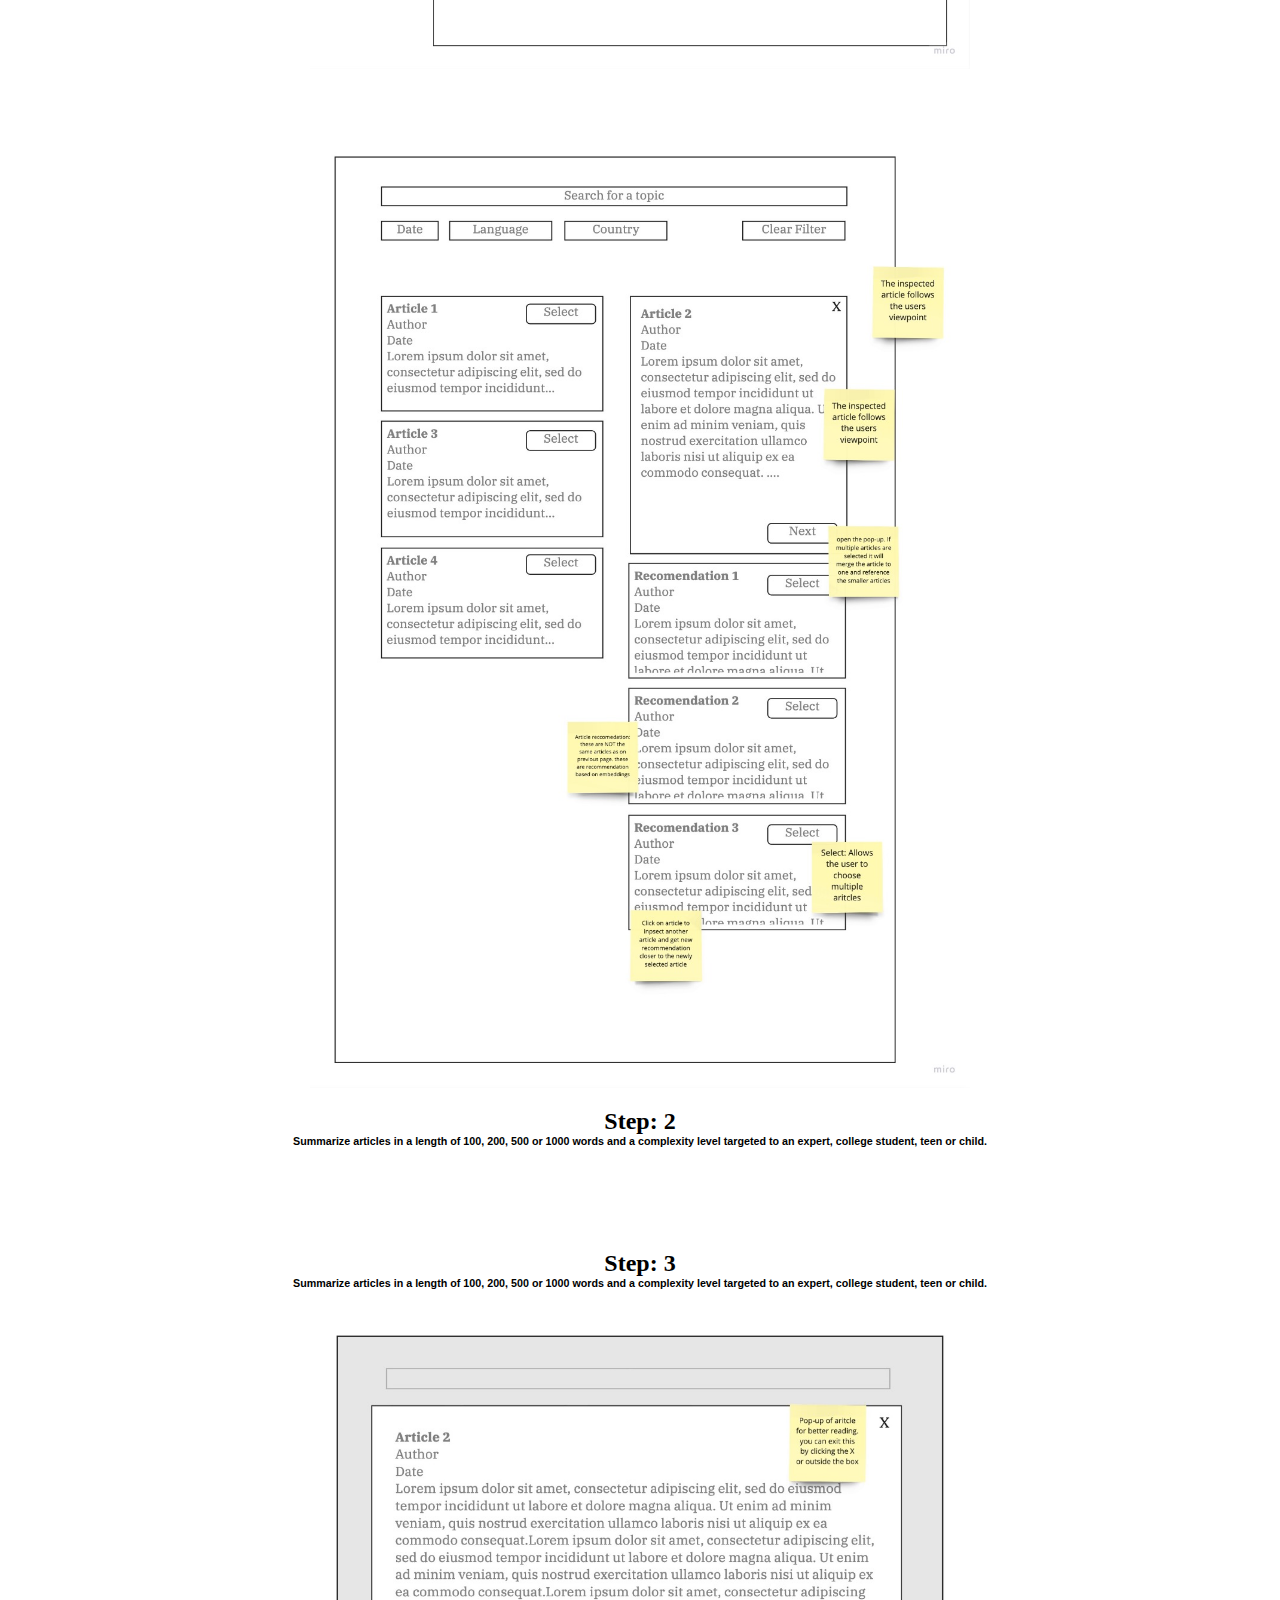
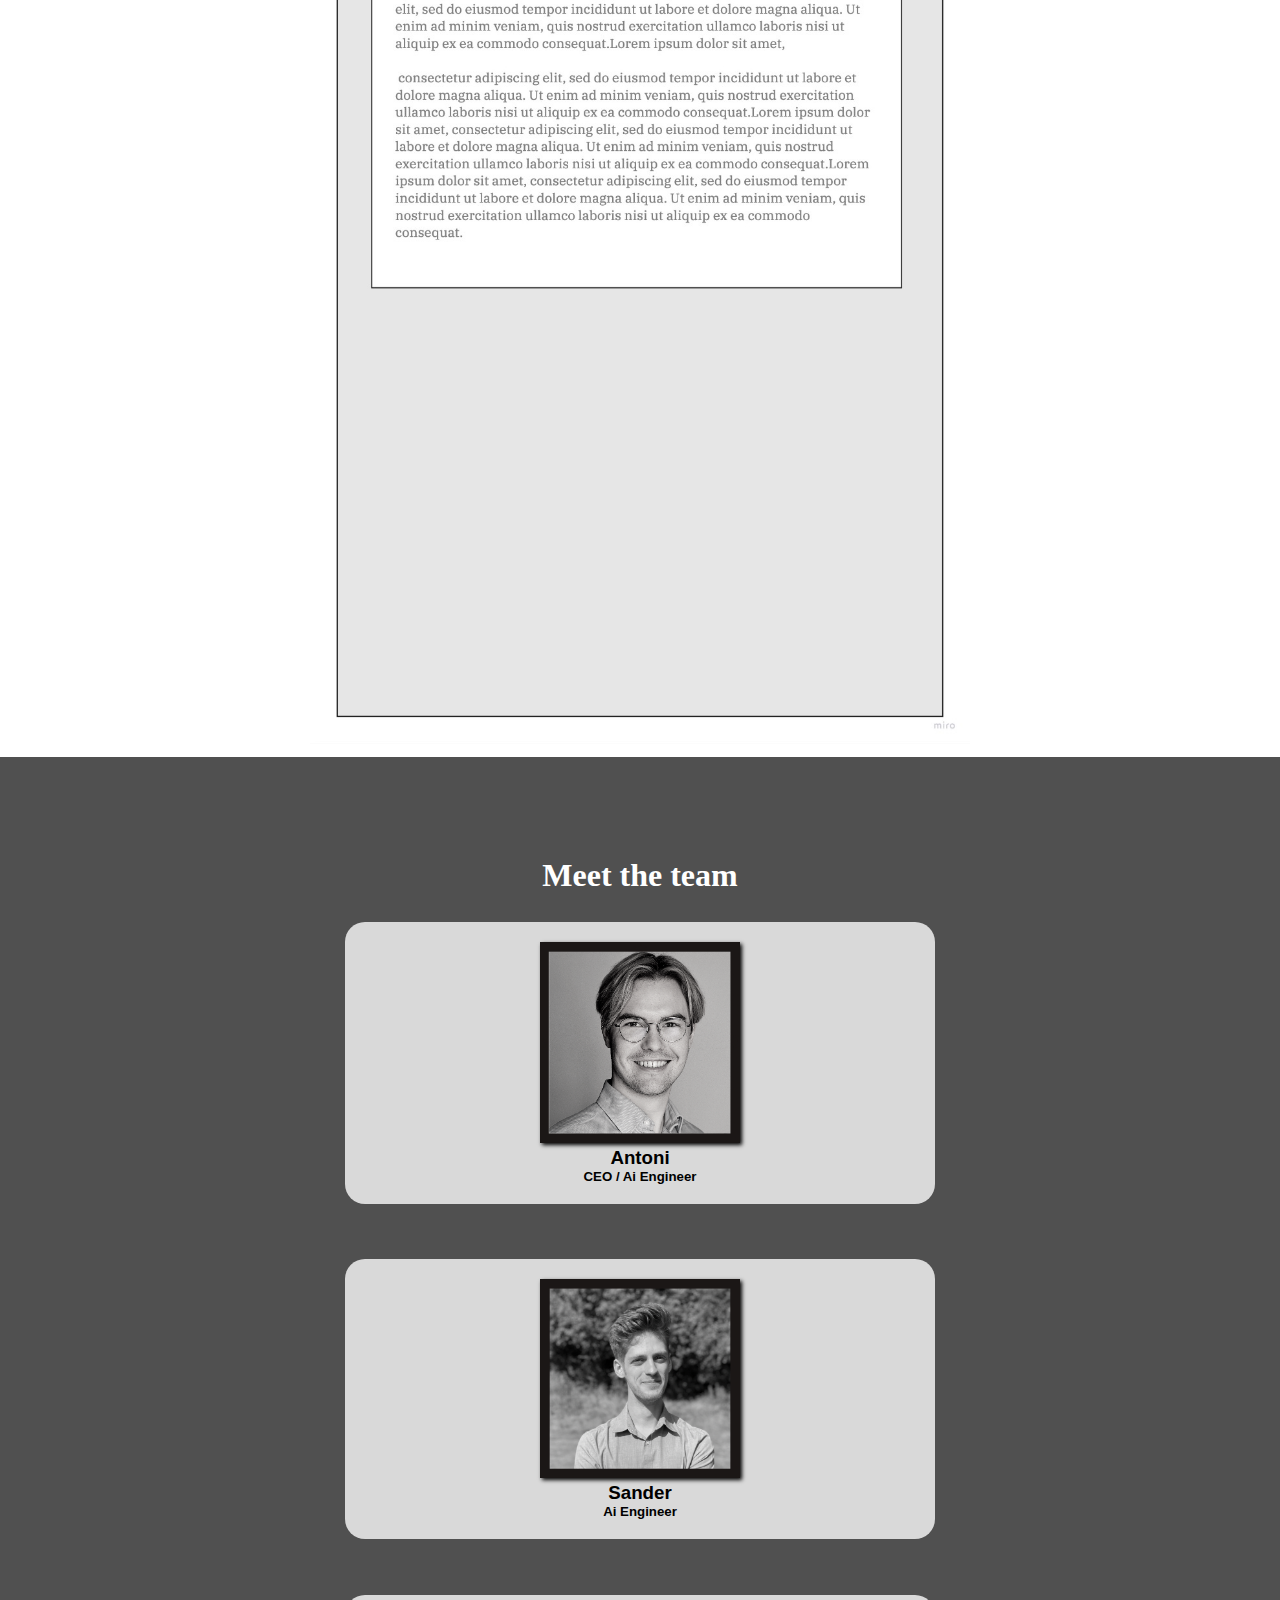
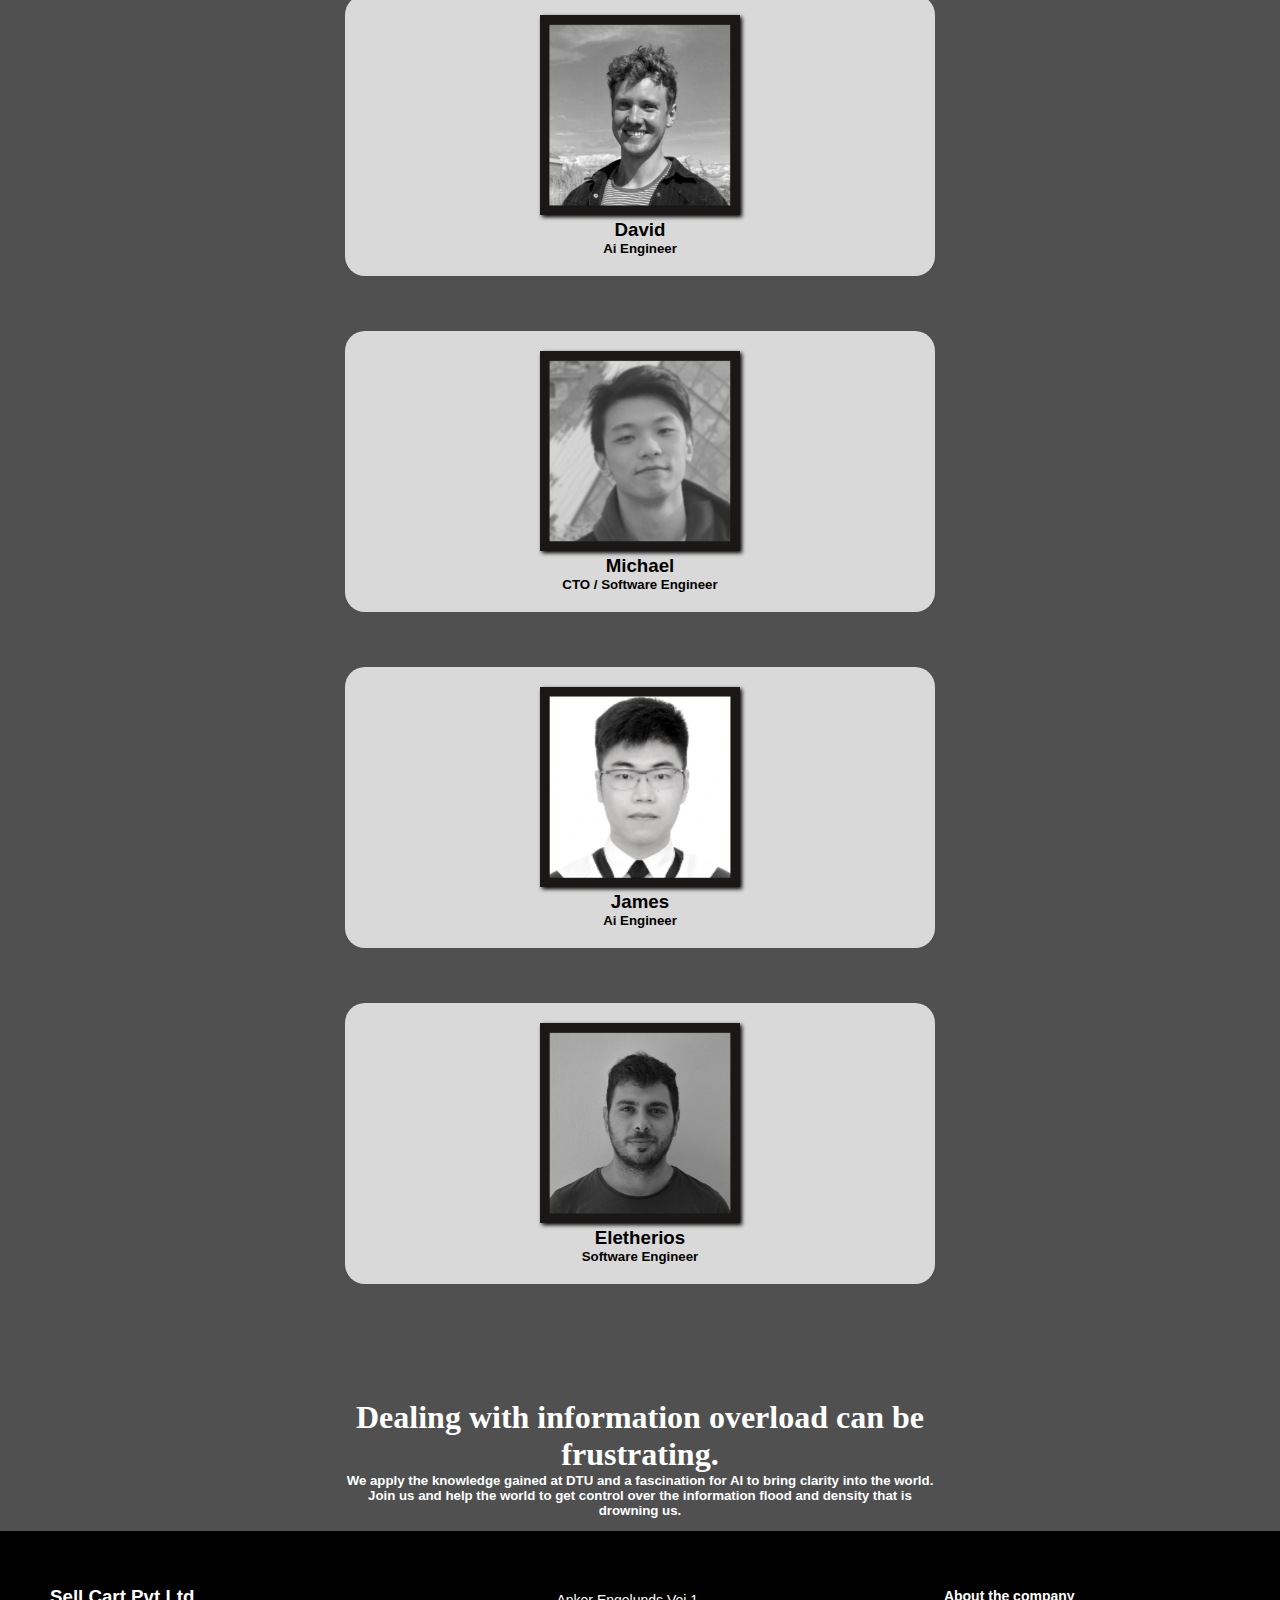
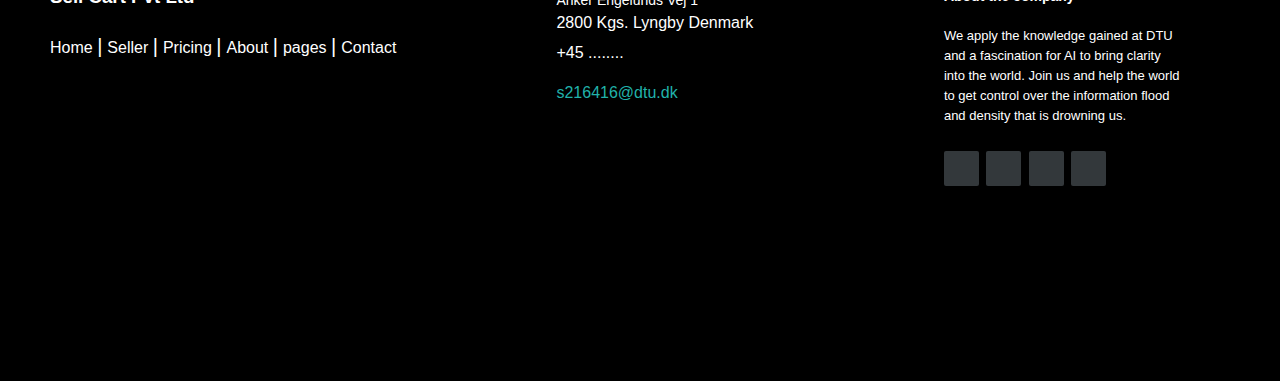
==== commit 43d42795: "icon updates" ====
--- a/index.html
+++ b/index.html
@@ -8,6 +8,9 @@
 
     <link href="https://cdn.jsdelivr.net/npm/bootstrap@5.3.0-alpha1/dist/css/bootstrap.min.css" rel="stylesheet"
         integrity="sha384-GLhlTQ8iRABdZLl6O3oVMWSktQOp6b7In1Zl3/Jr59b6EGGoI1aFkw7cmDA6j6gD" crossorigin="anonymous">
+
+
+
 
 
     <link rel="stylesheet" href="css/styling.css">
@@ -111,7 +114,6 @@
     </section>
 
 
-
     <section id="section_keyfeatures">
 
         <div class="title_text">
@@ -122,7 +124,7 @@
 
 
             <div class="keyfeature_element col">
-                <img src="Asset/D_keyfeatuers/contract.png" alt="" class="keyfeatures_icon">
+                <img src="Asset/G_How_it_works/nodes.png" alt="" class="keyfeatures_icon">
                 <h2>Embeddings</h2>
                 <h7>We create abstract embeddings of the articles in our database, where every article is described by a
                     small number of focal features.
@@ -137,7 +139,7 @@
             </div>
 
             <div class="keyfeature_element col">
-                <img src="Asset/D_keyfeatuers/cluster.png" alt="" class="keyfeatures_icon">
+                <img src="Asset/D_keyfeatuers/contract.png" alt="" class="keyfeatures_icon">
                 <h2>Summarization</h2>
                 <h7>We outline the most important information based on hundreds of articles that are relevant to your
                     search.</h7>
@@ -148,20 +150,20 @@
 
 
             <div class="keyfeature_element col">
-                <img src="Asset/D_keyfeatuers/contract.png" alt="" class="keyfeatures_icon">
+                <img src="Asset/D_keyfeatuers/cluster.png" alt="" class="keyfeatures_icon">
                 <h2>Clustering</h2>
                 <h7>We create clusters among the articles that are relevant to your search.
                 </h7>
             </div>
 
             <div class="keyfeature_element col">
-                <img src="Asset/D_keyfeatuers/benchmarking.png" alt="" class="keyfeatures_icon">
+                <img src="Asset/G_How_it_works/translation.png" alt="" class="keyfeatures_icon">
                 <h2>Translation</h2>
                 <h7>We display the outlines on your chosen language.</h7>
             </div>
 
             <div class="keyfeature_element col">
-                <img src="Asset/D_keyfeatuers/cluster.png" alt="" class="keyfeatures_icon">
+                <img src="Asset/G_How_it_works/comparison.png" alt="" class="keyfeatures_icon">
                 <h2>Retrieval</h2>
                 <h7>Look at the source articles that the part of our outlines that you find most interesting come from.
                 </h7>
@@ -448,24 +450,24 @@
                 <a href="#">Contact</a>
             </p>
 
-            <p class="footer-company-name">Sell Cart Pvt Ltd © 2015</p>
+
         </div>
 
         <div class="footer-center">
 
             <div>
                 <i class="fa fa-map-marker"></i>
-                <p><span>444 S. Cedros Ave</span> Solana Beach, California</p>
+                <p><span>Anker Engelunds Vej 1 </span> 2800 Kgs. Lyngby Denmark</p>
             </div>
 
             <div>
                 <i class="fa fa-phone"></i>
-                <p>+1.555.555.5555</p>
+                <p>+45 ........</p>
             </div>
 
             <div>
                 <i class="fa fa-envelope"></i>
-                <p><a href="mailto:support@company.com">support@company.com</a></p>
+                <p><a href="mailto:s216416@dtu.dk">s216416@dtu.dk</a></p>
             </div>
 
         </div>
@@ -474,16 +476,17 @@
 
             <p style="color: white;" class="footer-company-about">
                 <span>About the company</span>
-                E-commerce (electronic commerce) is the buying and selling of goods and services, or the transmitting of
-                funds or data, over an electronic network, primarily the internet.
+                We apply the knowledge gained at DTU and a fascination for AI to bring clarity into the world. Join us
+                and help the world to get control over the information flood and density that is drowning us.
             </p>
 
             <div class="footer-icons">
 
-                <a href="#"><i class="fa fa-facebook"></i></a>
-                <a href="#"><i class="fa fa-twitter"></i></a>
-                <a href="#"><i class="fa fa-linkedin"></i></a>
-                <a href="#"><i class="fa fa-github"></i></a>
+                <a href="#"><i class="fab fa-facebook"></i></a>
+                <a href="#"><i class="fab fa-twitter"></i></a>
+                <a href="#"><i class="fab fa-linkedin"></i></a>
+                <a href="#"><i class="fab fa-github"></i></a>
+
 
             </div>
 
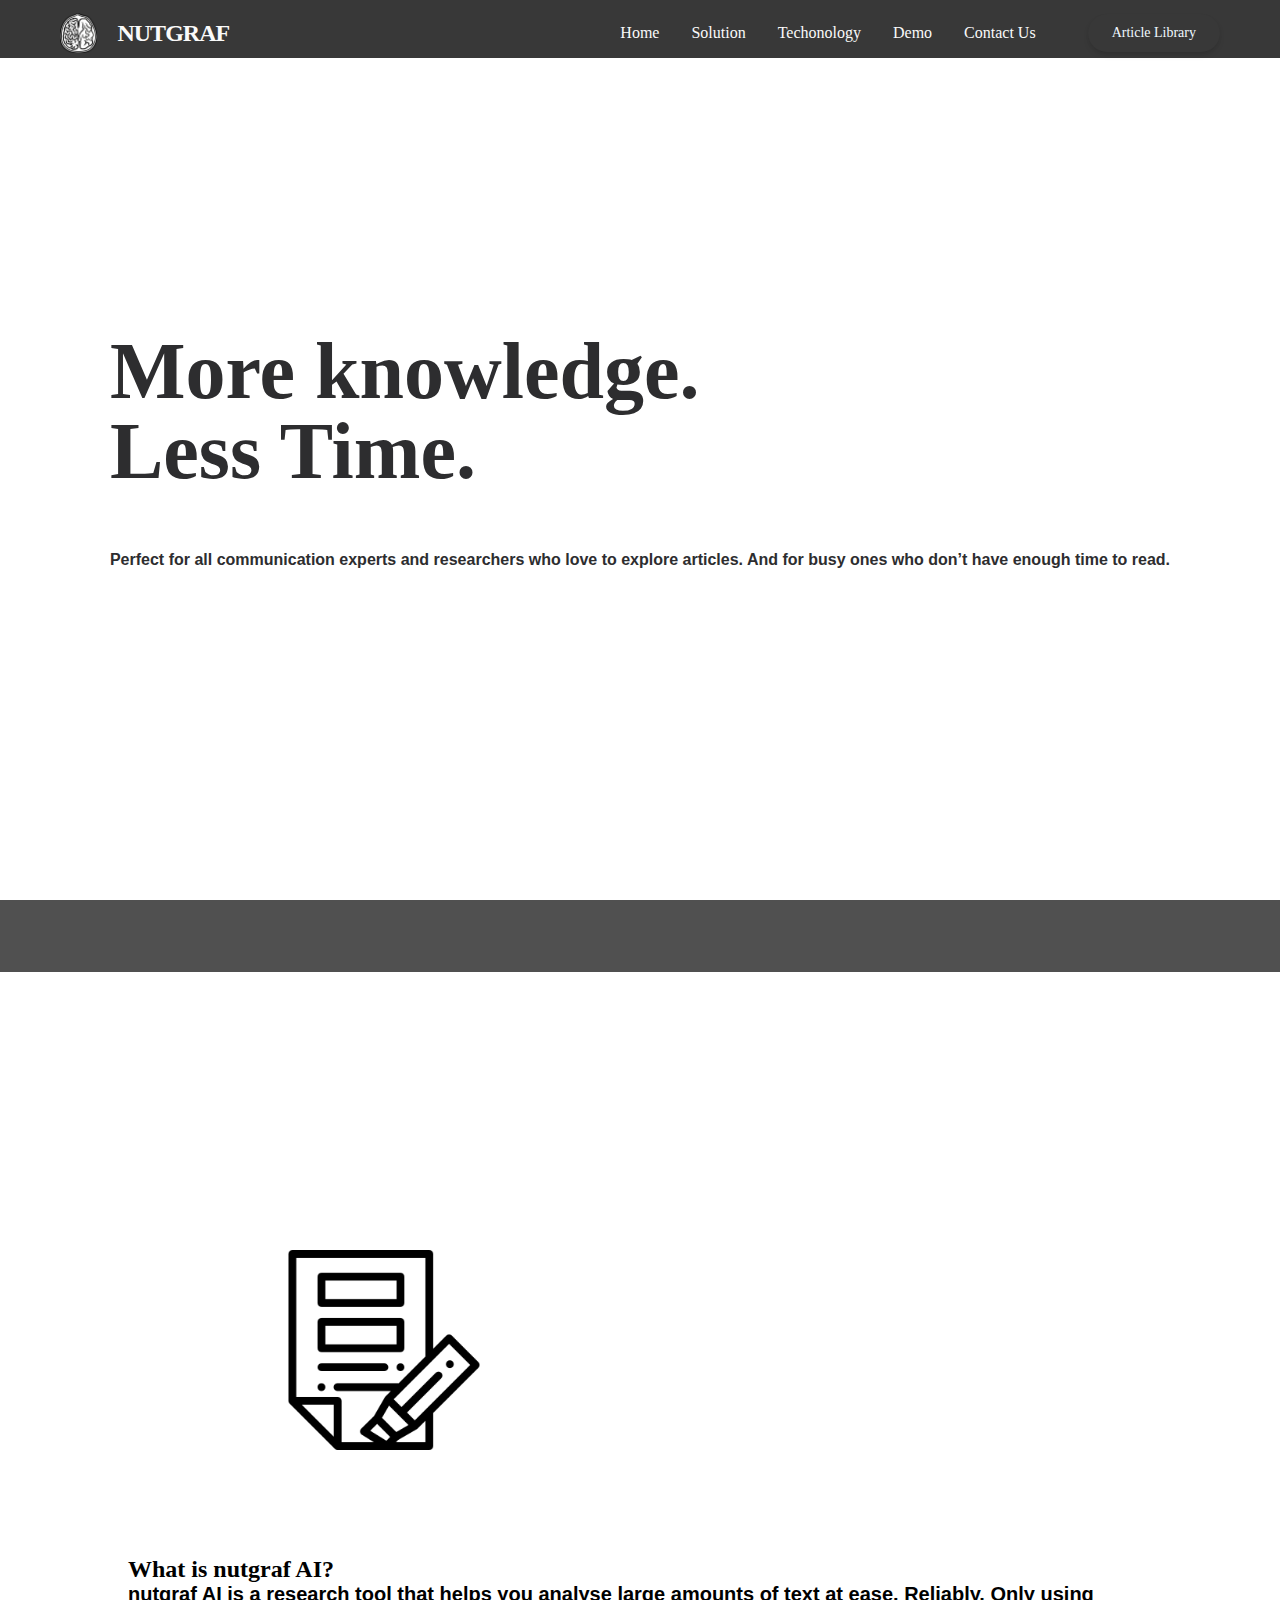
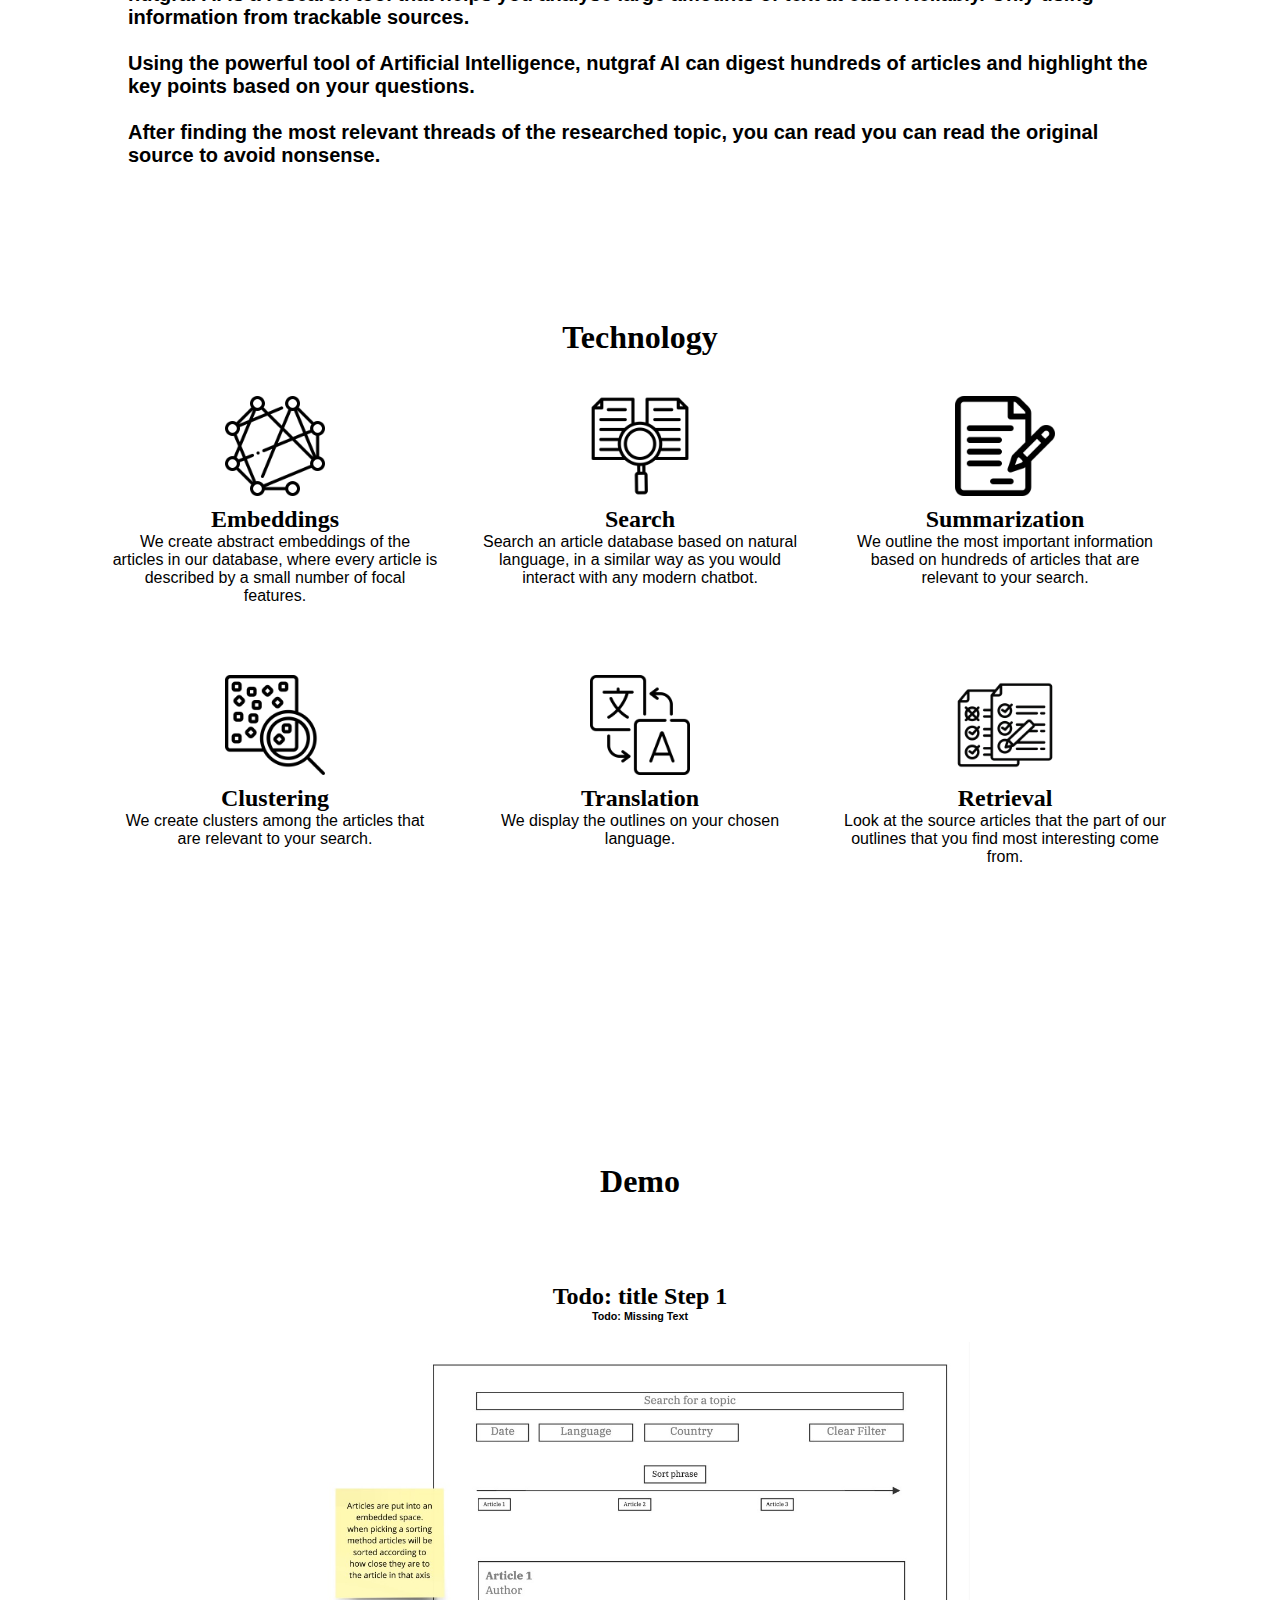
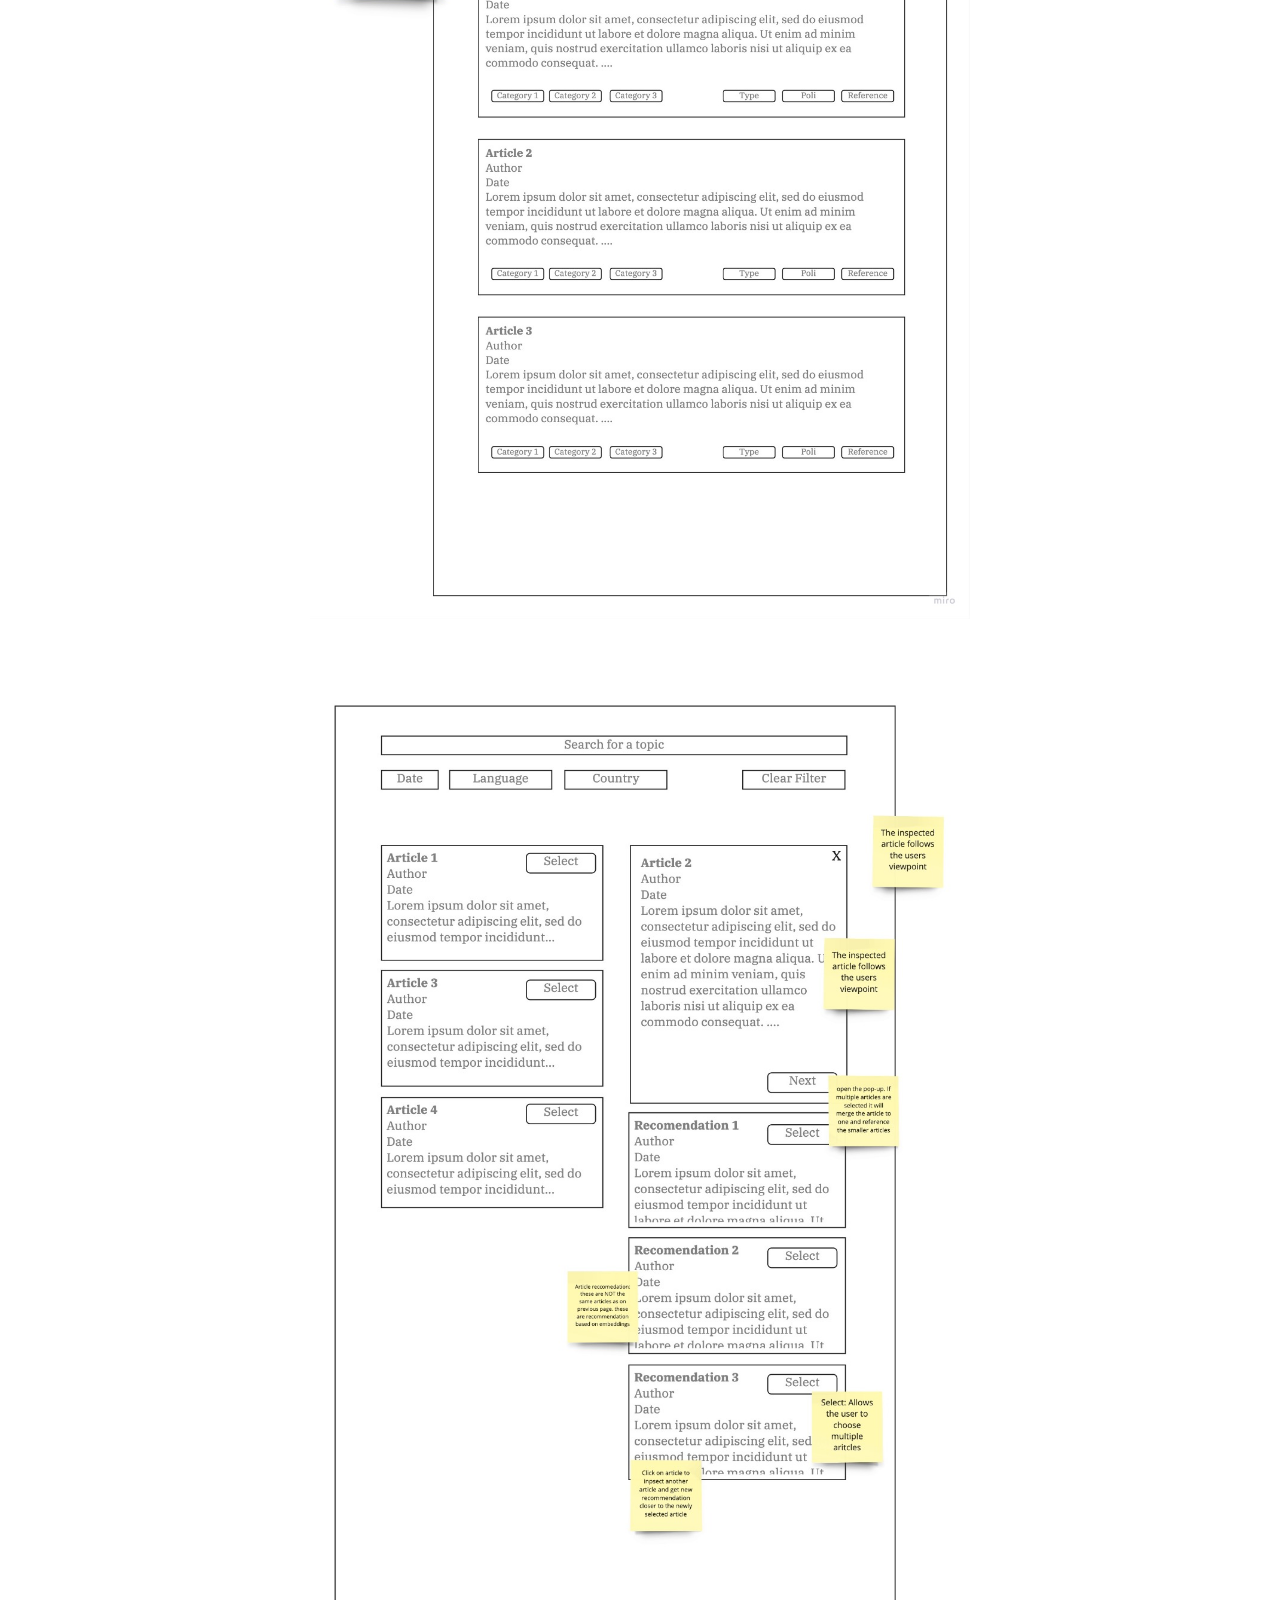
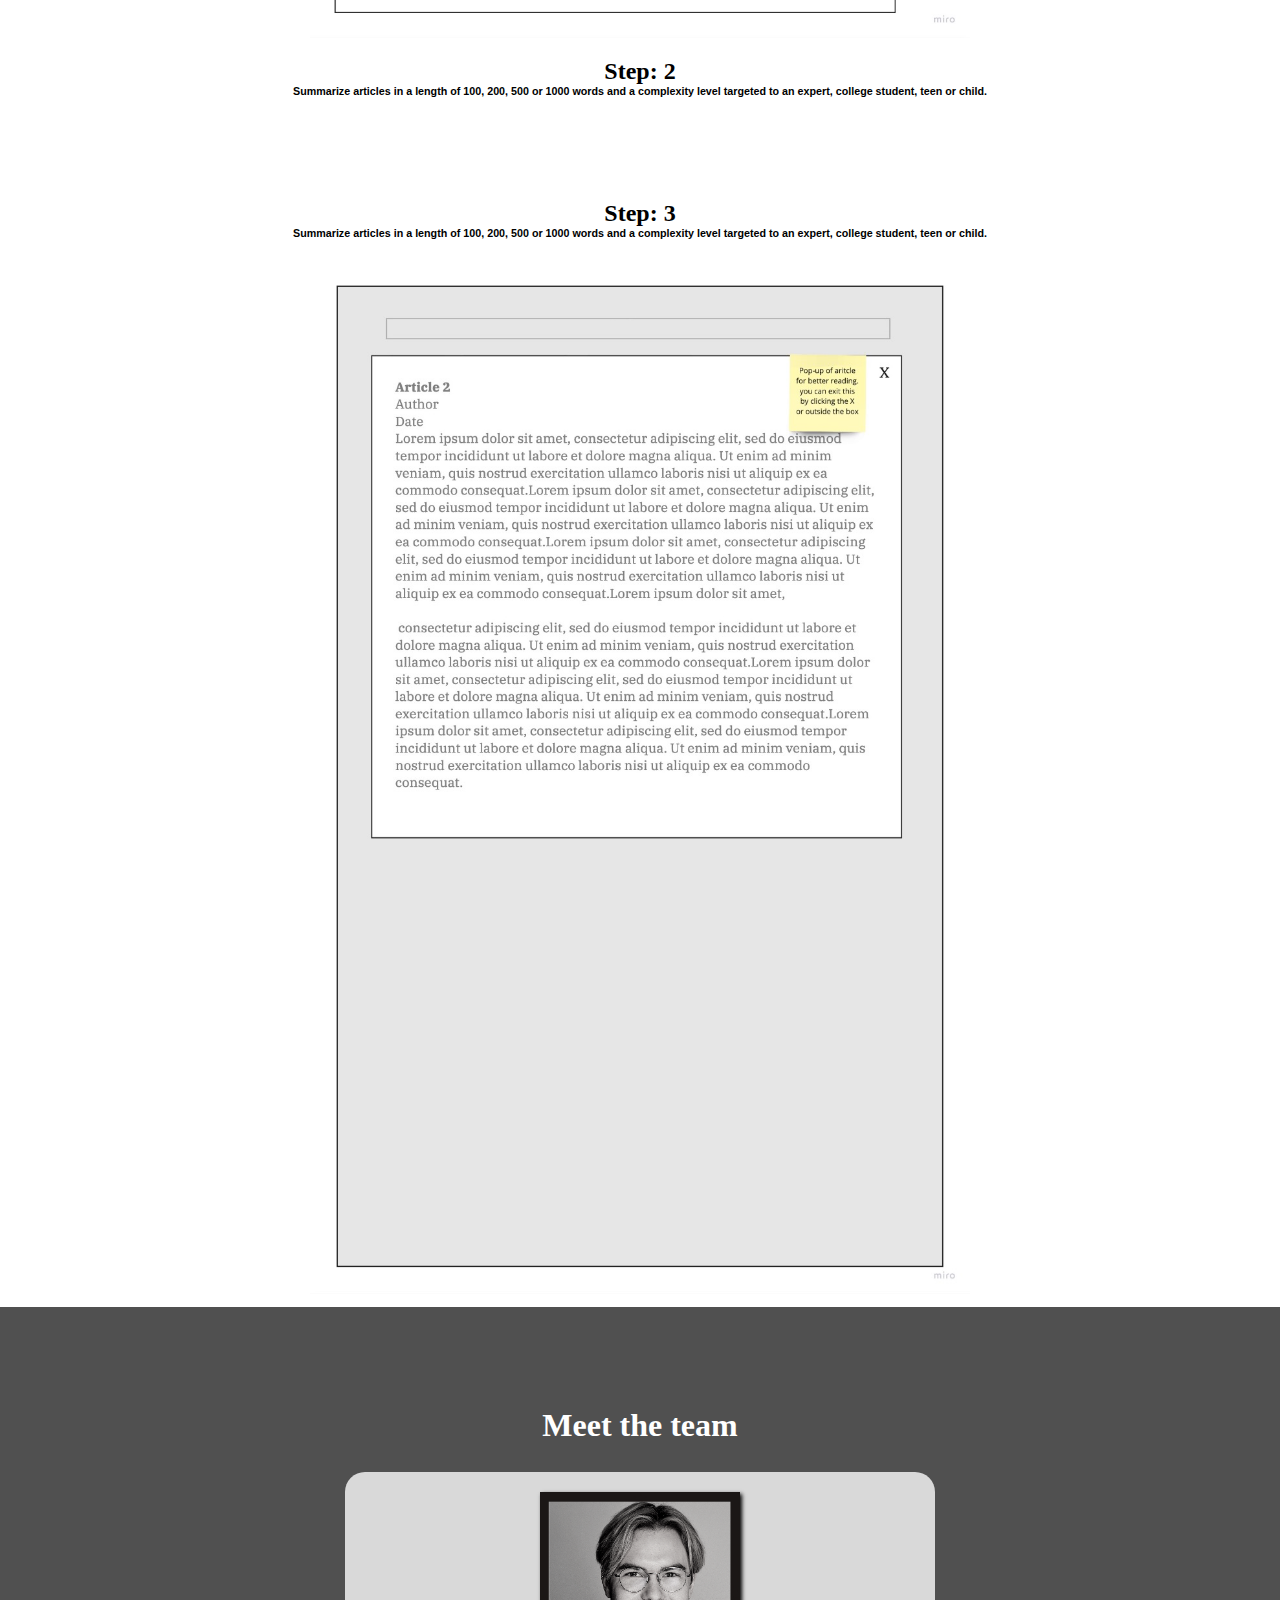
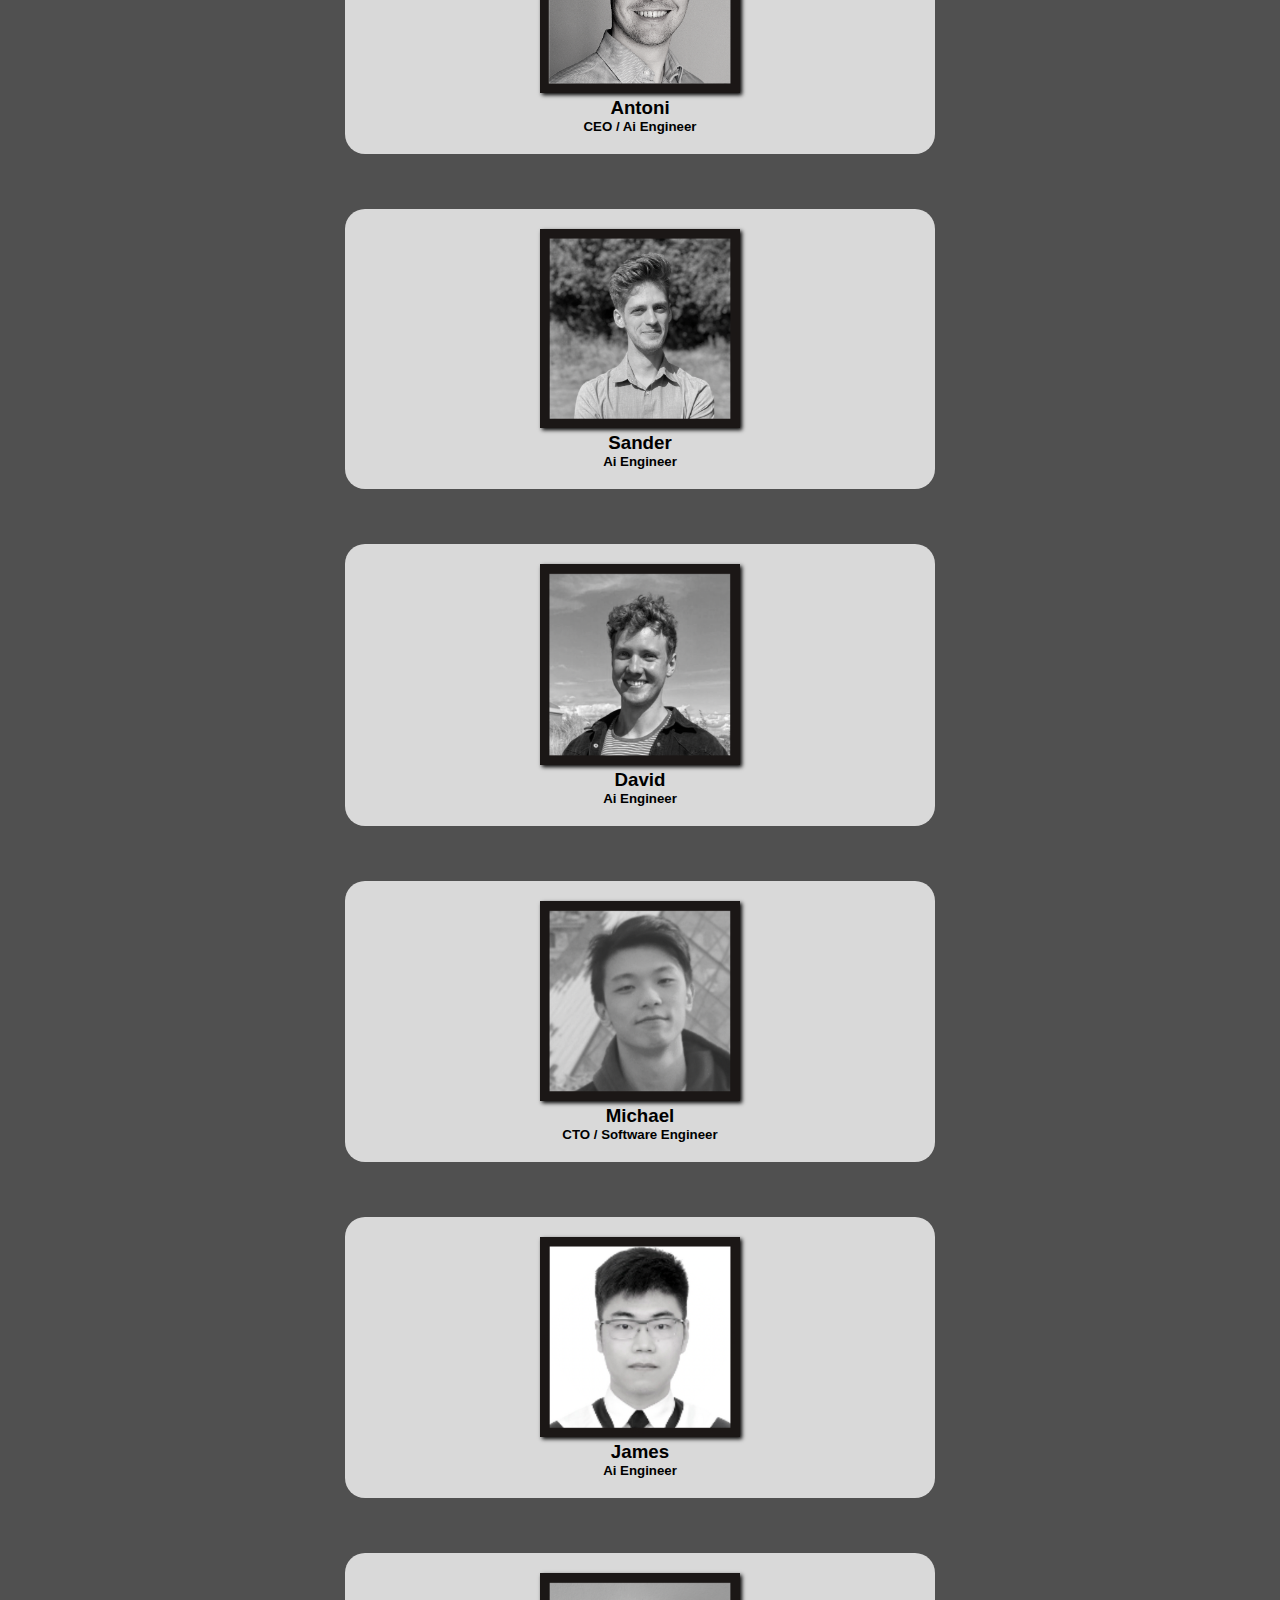
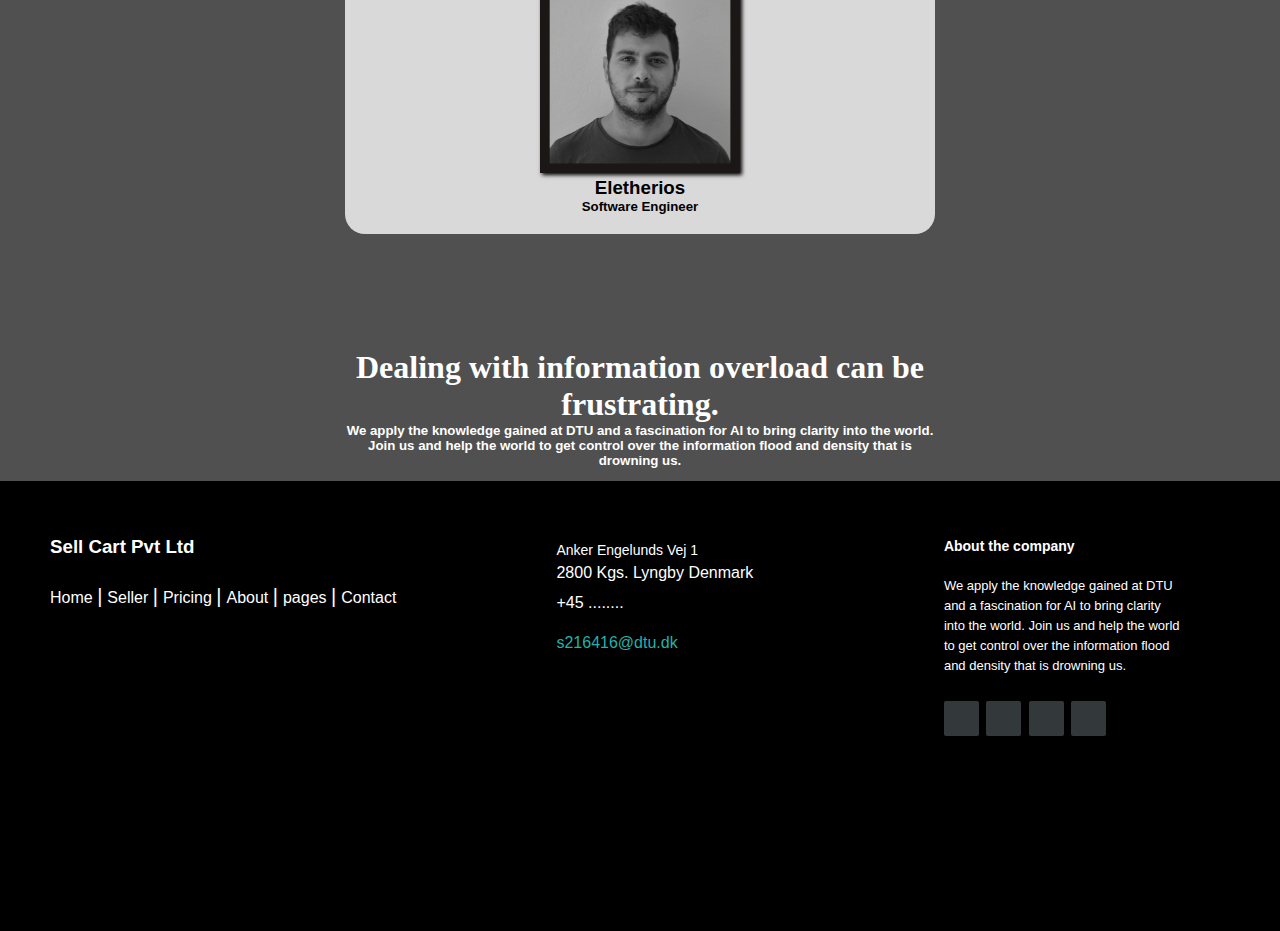
==== commit a38d8634: "fized" ====
--- a/index.html
+++ b/index.html
@@ -25,6 +25,7 @@
     <link rel="stylesheet" href="css/section_how_it_works.css">
     <link rel="stylesheet" href="css/footer.css">
     <link rel="stylesheet" href="css/what_is_nugraf.css">
+    <link rel="stylesheet" href="css/techonogy.css">
 
 
 
@@ -47,7 +48,7 @@
                 <ul class="menu-inner">
                     <li class="menu-item"><a href="#section_welcome" class="menu-link">Home</a></li>
                     <li class="menu-item"><a href="#section_what_is_nutgraf" class="menu-link">Solution</a></li>
-                    <li class="menu-item"><a href="#section_keyfeatures" class="menu-link">Techonology</a>
+                    <li class="menu-item"><a href="#section_techonogy" class="menu-link">Techonology</a>
                     </li>
                     <li class="menu-item"><a href="#section_solution" class="menu-link">Demo</a></li>
                     <li class="menu-item"><a href="#section_about_us" class="menu-link">Contact us</a></li>
@@ -114,7 +115,7 @@
     </section>
 
 
-    <section id="section_keyfeatures">
+    <section id="section_techonogy">
 
         <div class="title_text">
             <h1>Technology</h1>
@@ -171,7 +172,7 @@
         </div>
     </section>
 
-    <section id="section_how_it_works" class="how_it_works_content">
+    <!-- <section id="section_how_it_works" class="how_it_works_content">
         <div class="title_text">
             <h1>How It Works</h1>
 
@@ -302,7 +303,7 @@
         </div>
 
 
-    </section>
+    </section> -->
 
     <Section id="section_solution" class="how_it_works_content">
 
--- a/css/techonogy.css
+++ b/css/techonogy.css
@@ -0,0 +1,6 @@
+#section_techonogy{
+    min-width: 100vw;
+    min-height: 100vh;
+padding-top: 4.25rem;
+    padding: auto;
+}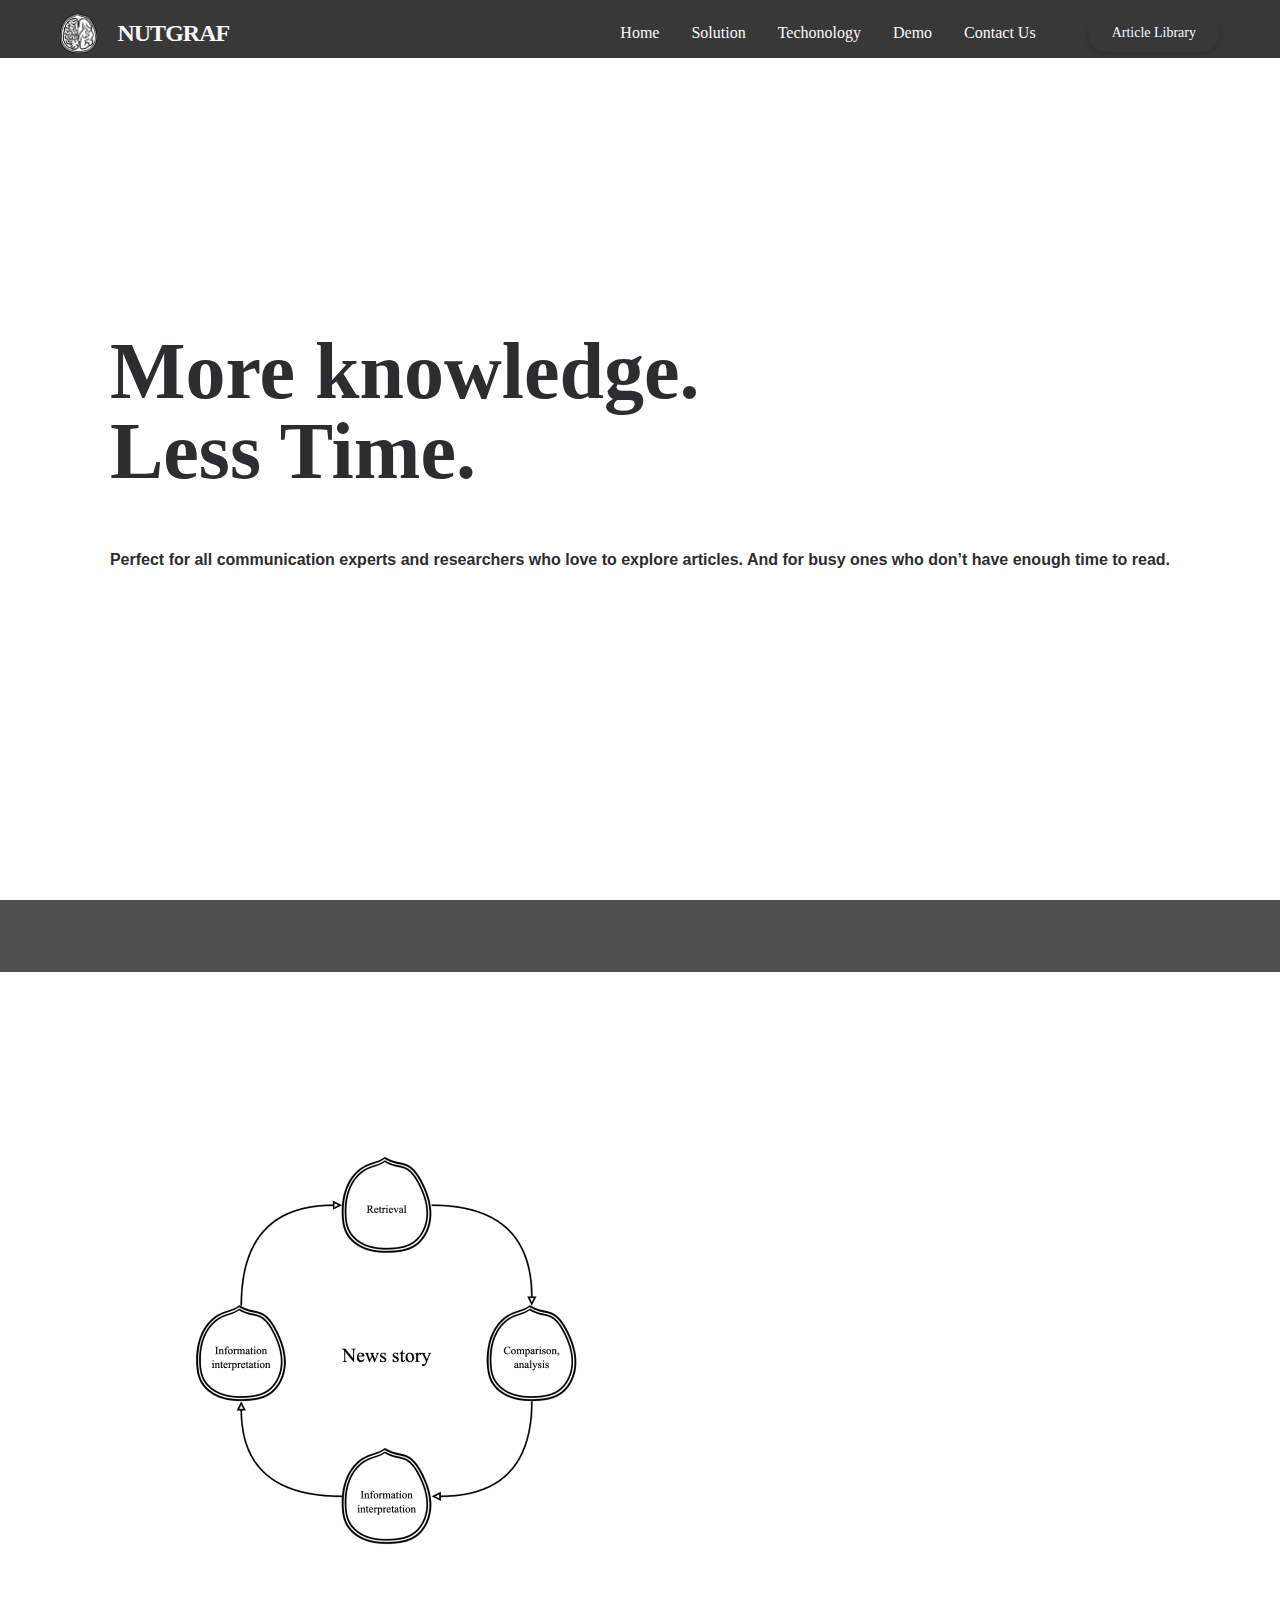
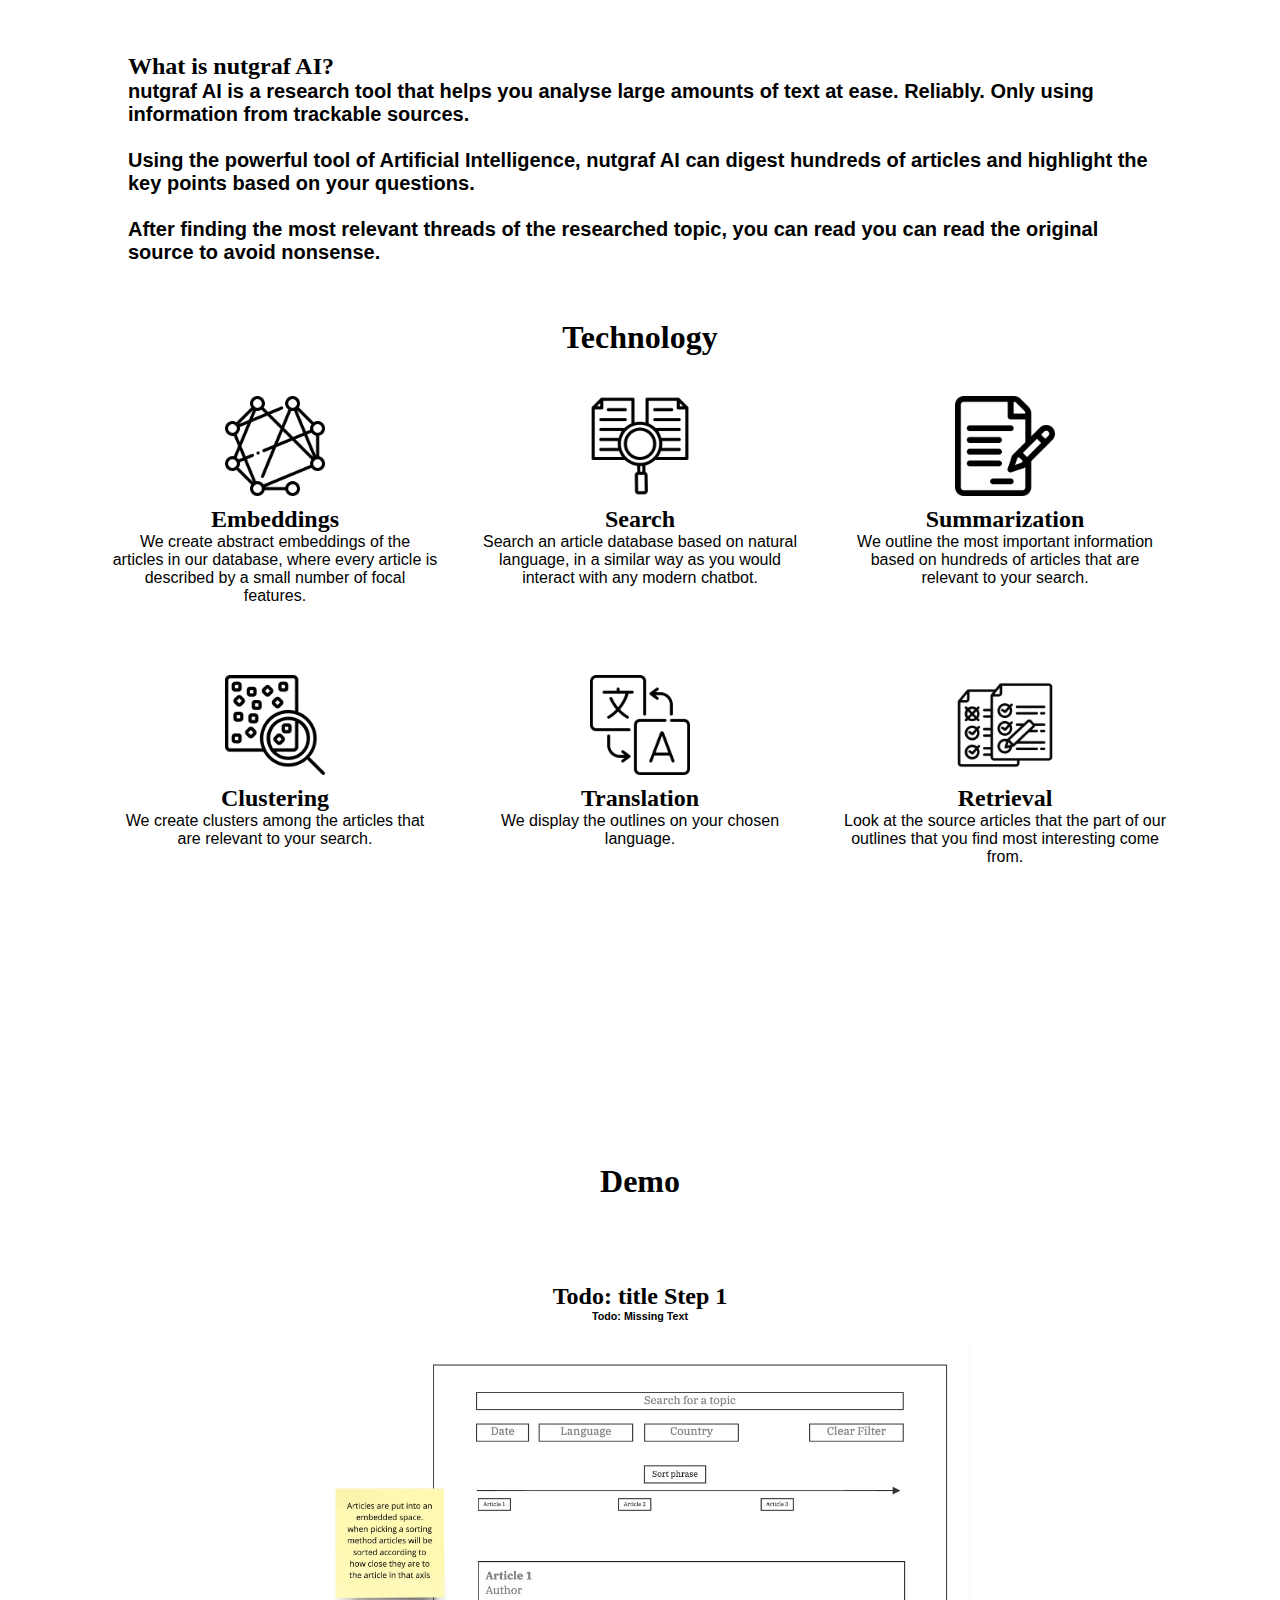
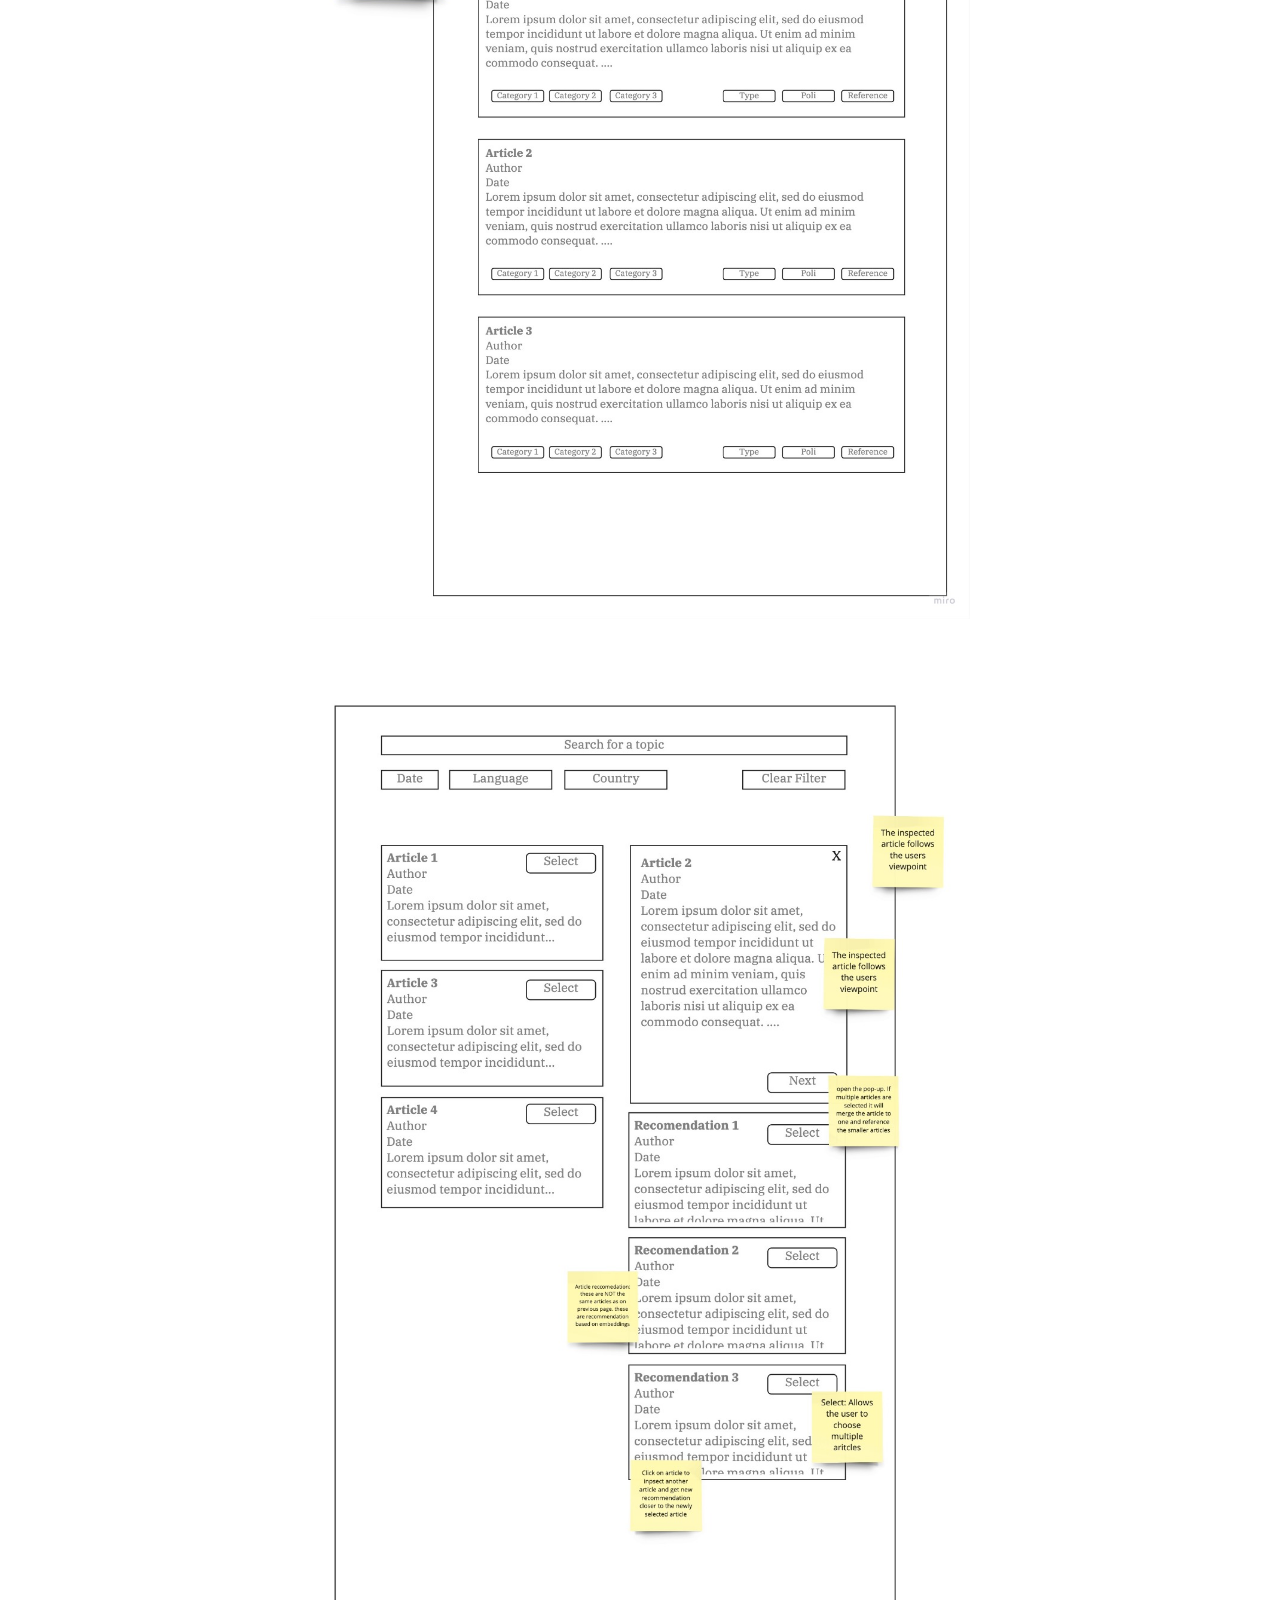
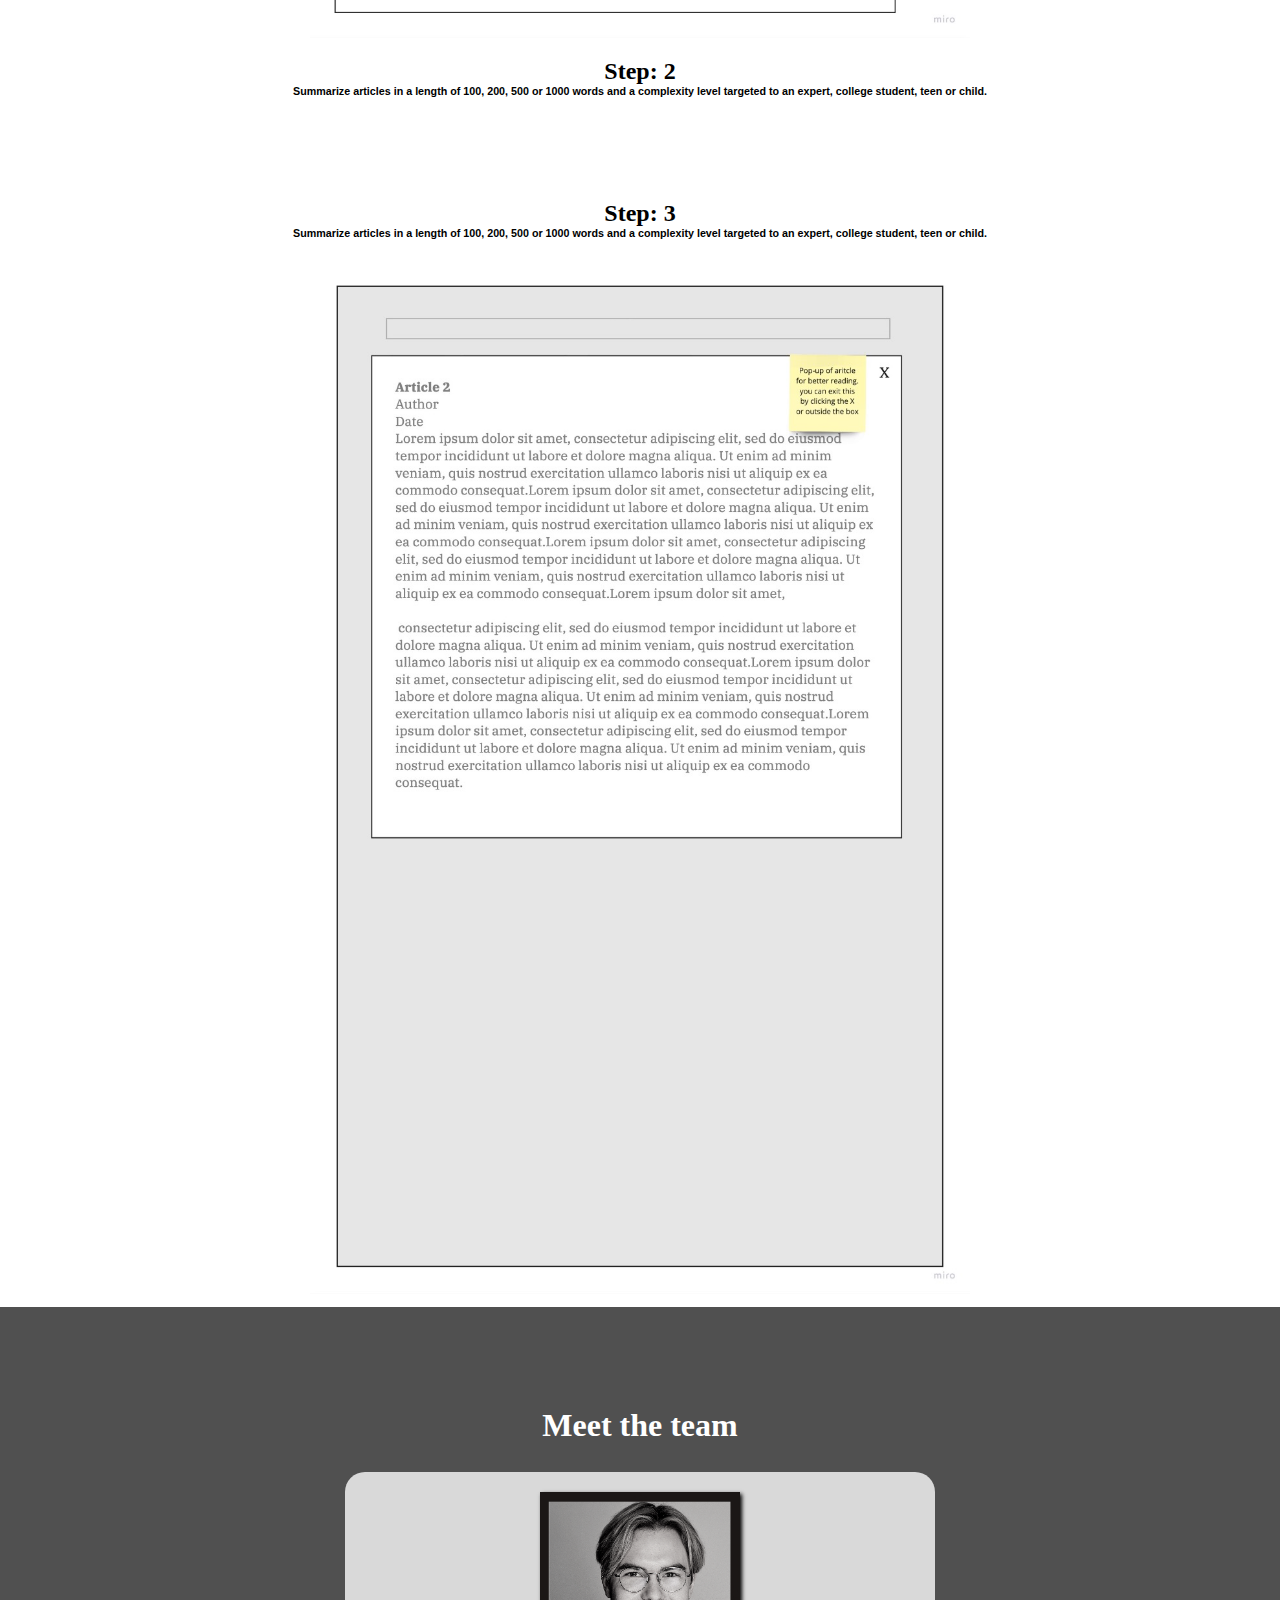
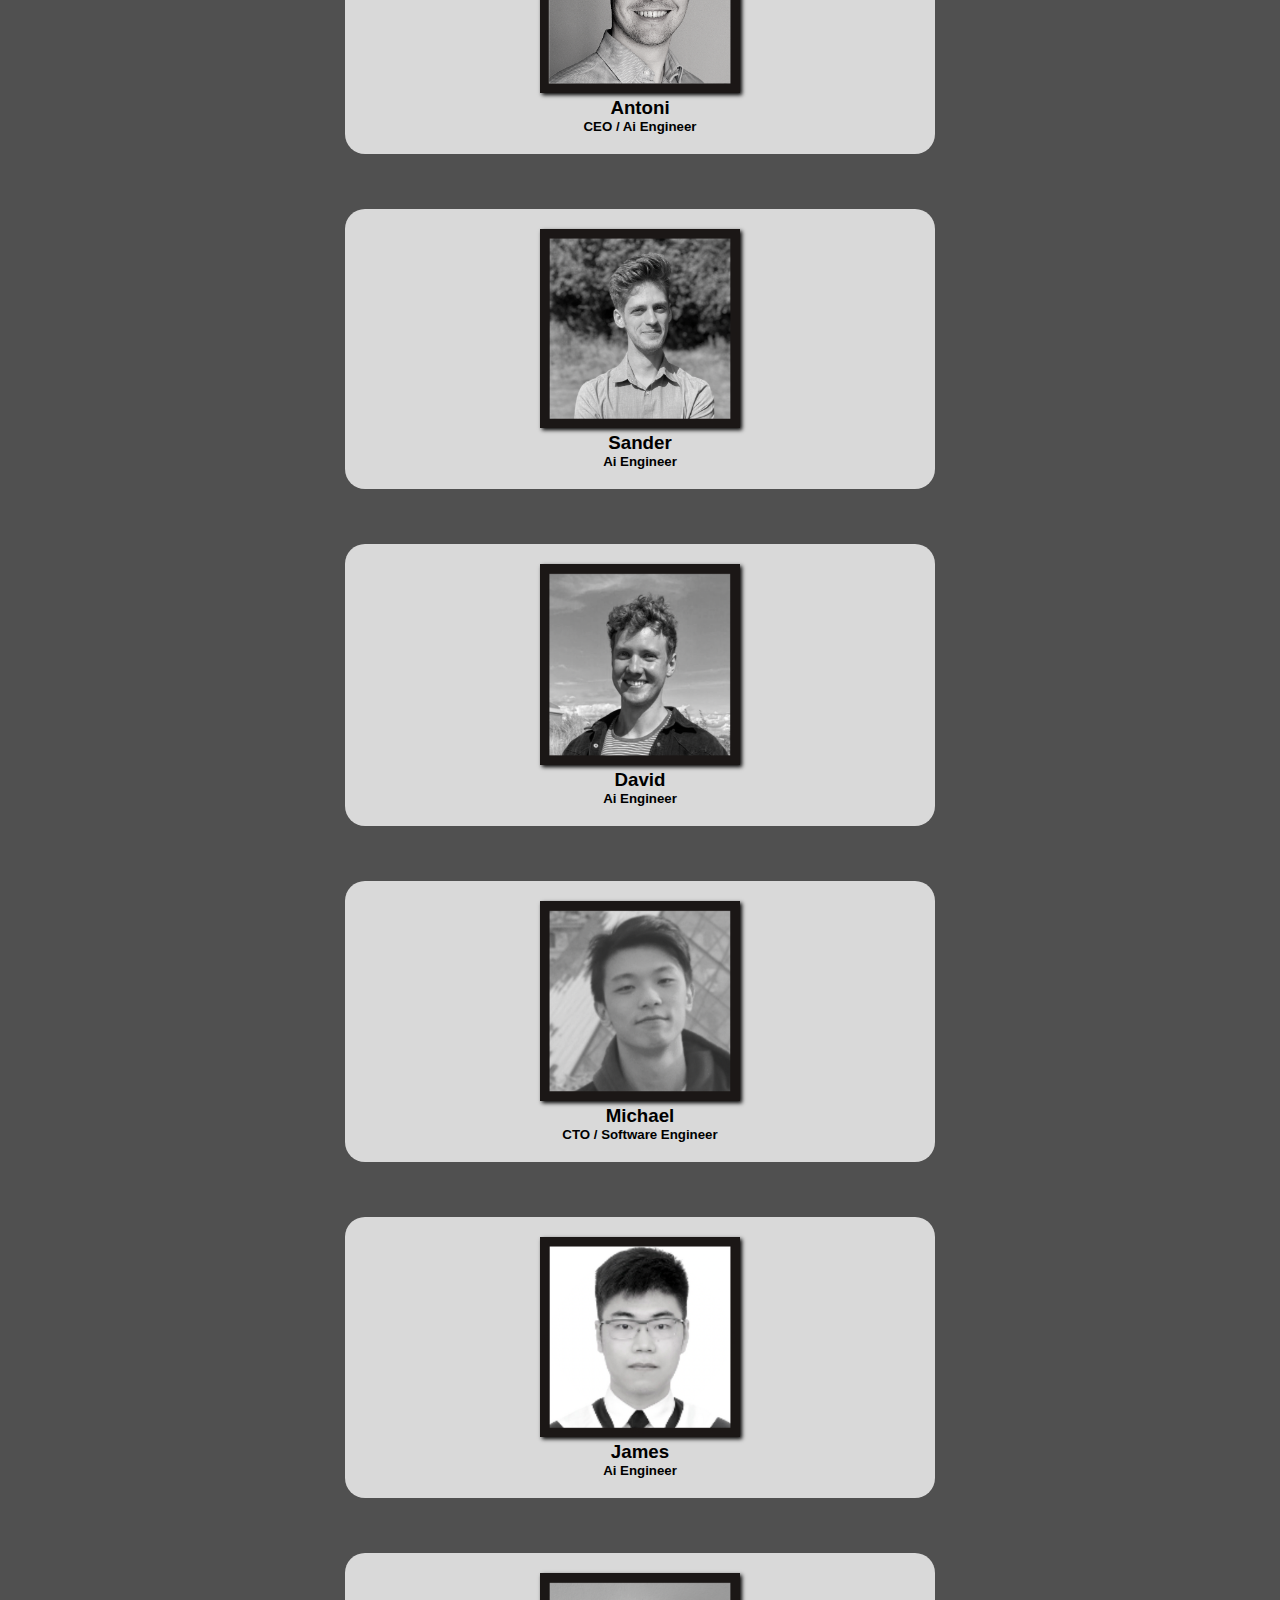
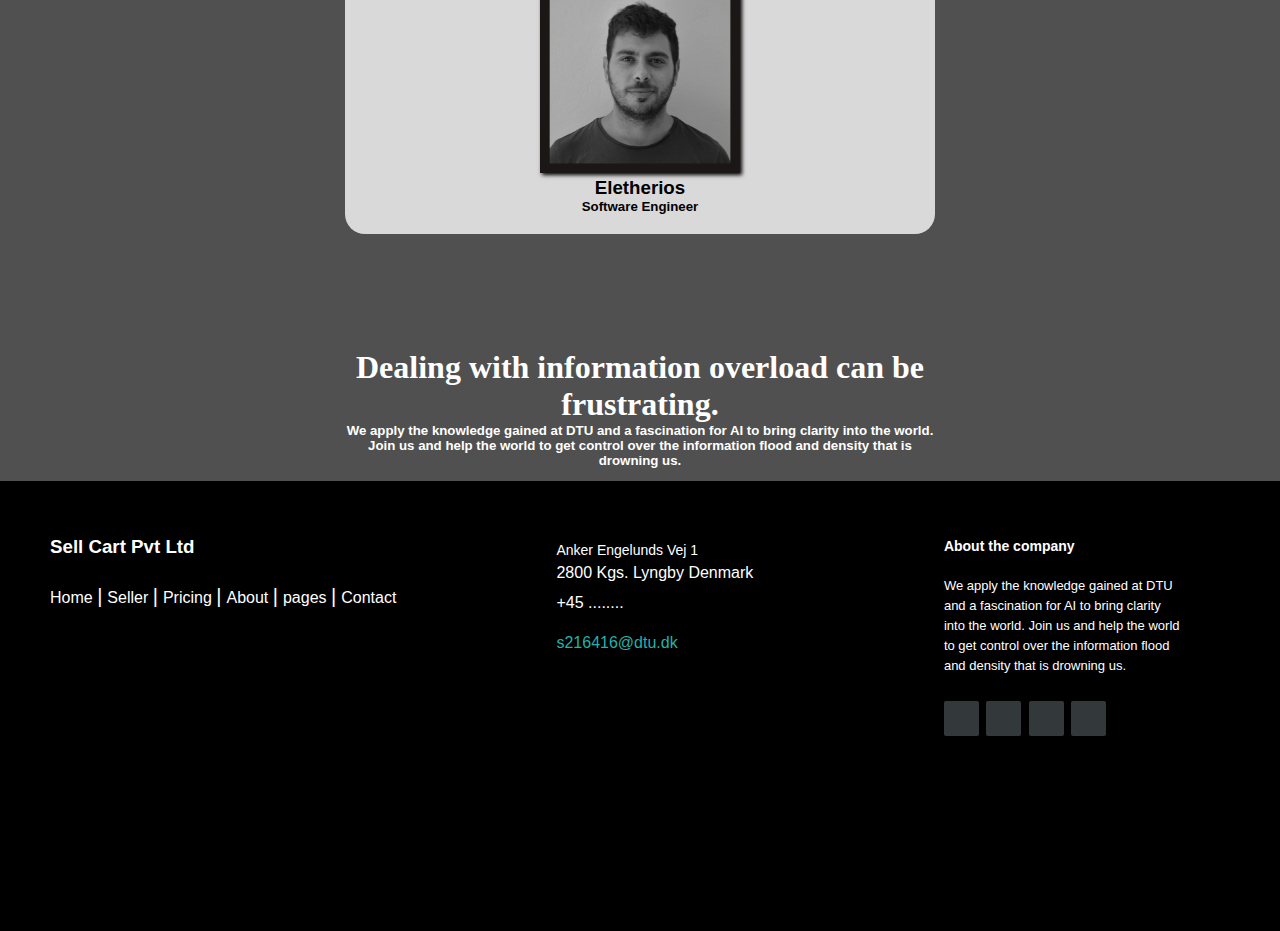
==== commit 5754dea7: "updated" ====
--- a/index.html
+++ b/index.html
@@ -87,7 +87,7 @@
 
             <div class="what_is_nutgraf_container row">
                 <div class="how_it_works_image_container col-md-6 col-sm-12">
-                    <img src="Asset/G_How_it_works/Summarisation.png" class="how_it_works_img" alt="">
+                    <img src="Asset/H_What_is_nugraf/Workflow circle v2.jpg" class="" alt="">
                 </div>
 
                 <div class="how_it_works_text_section col-md-6 col-sm-12">
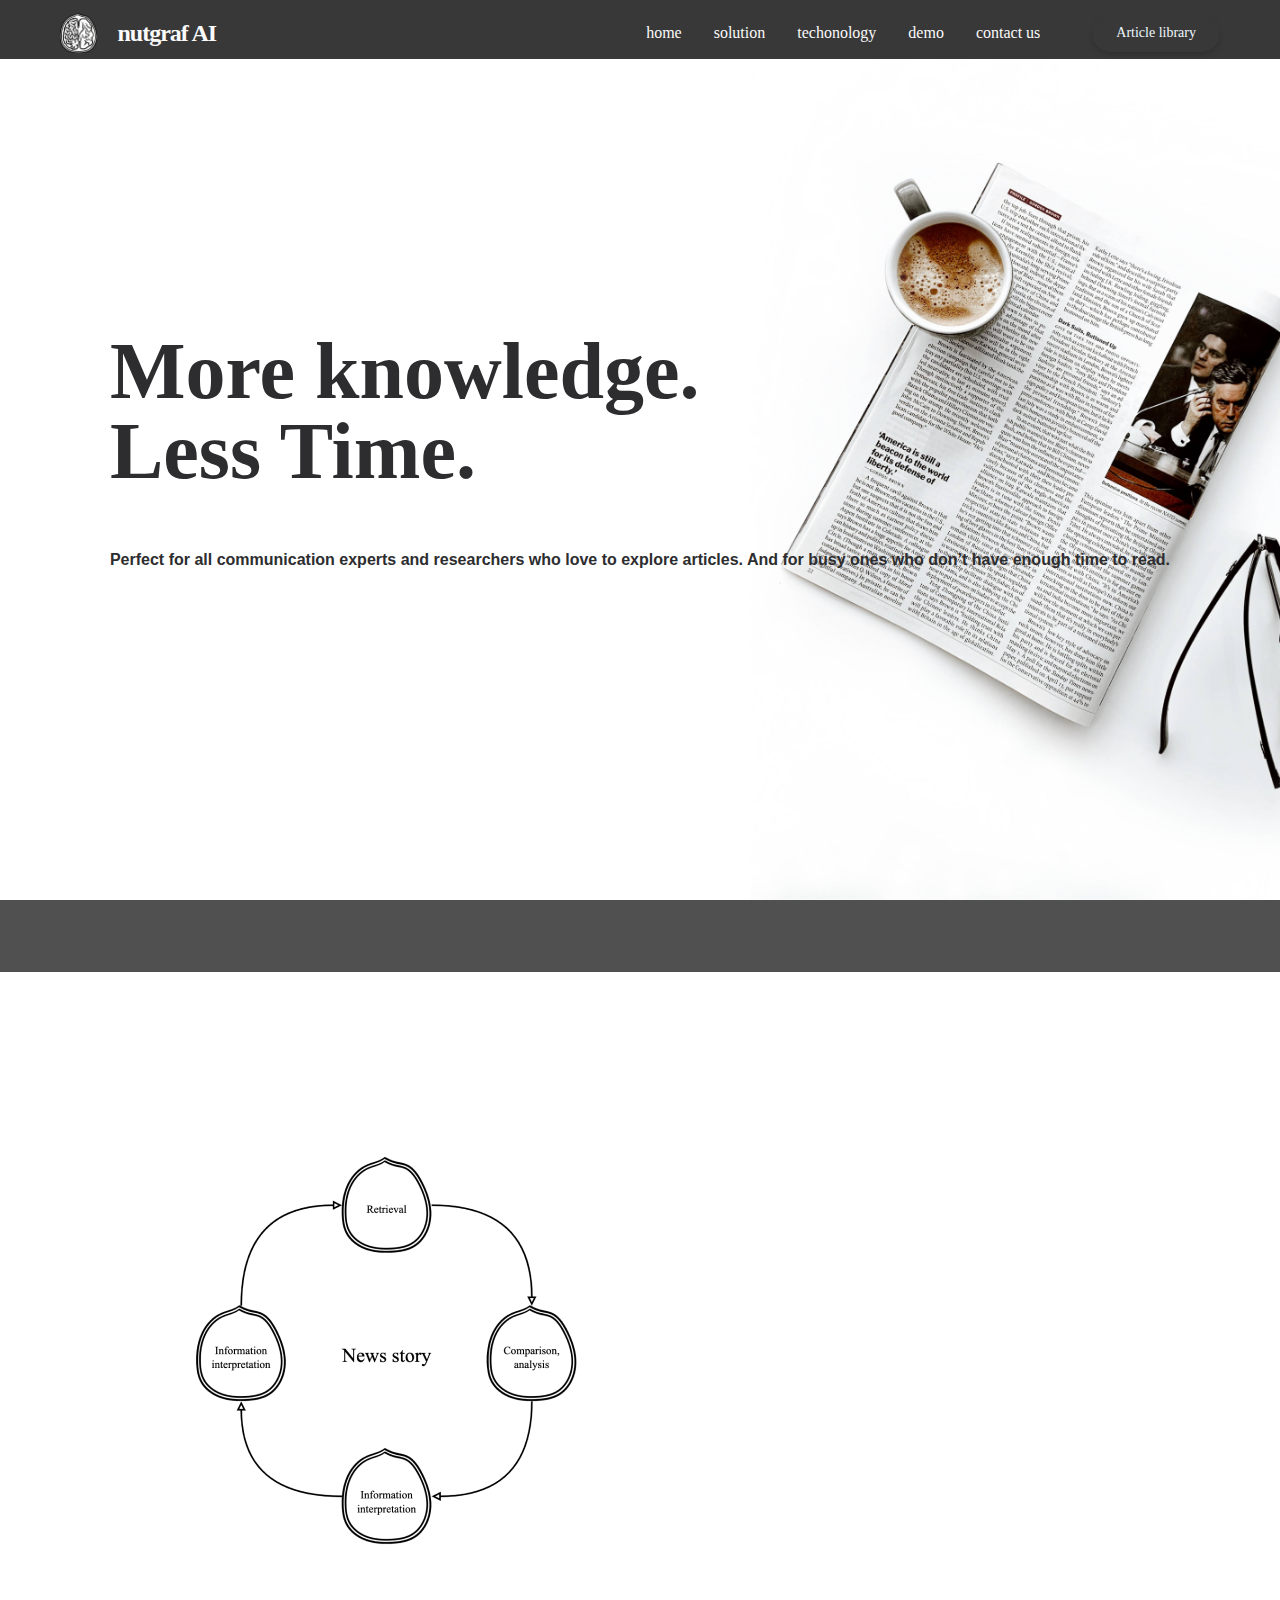
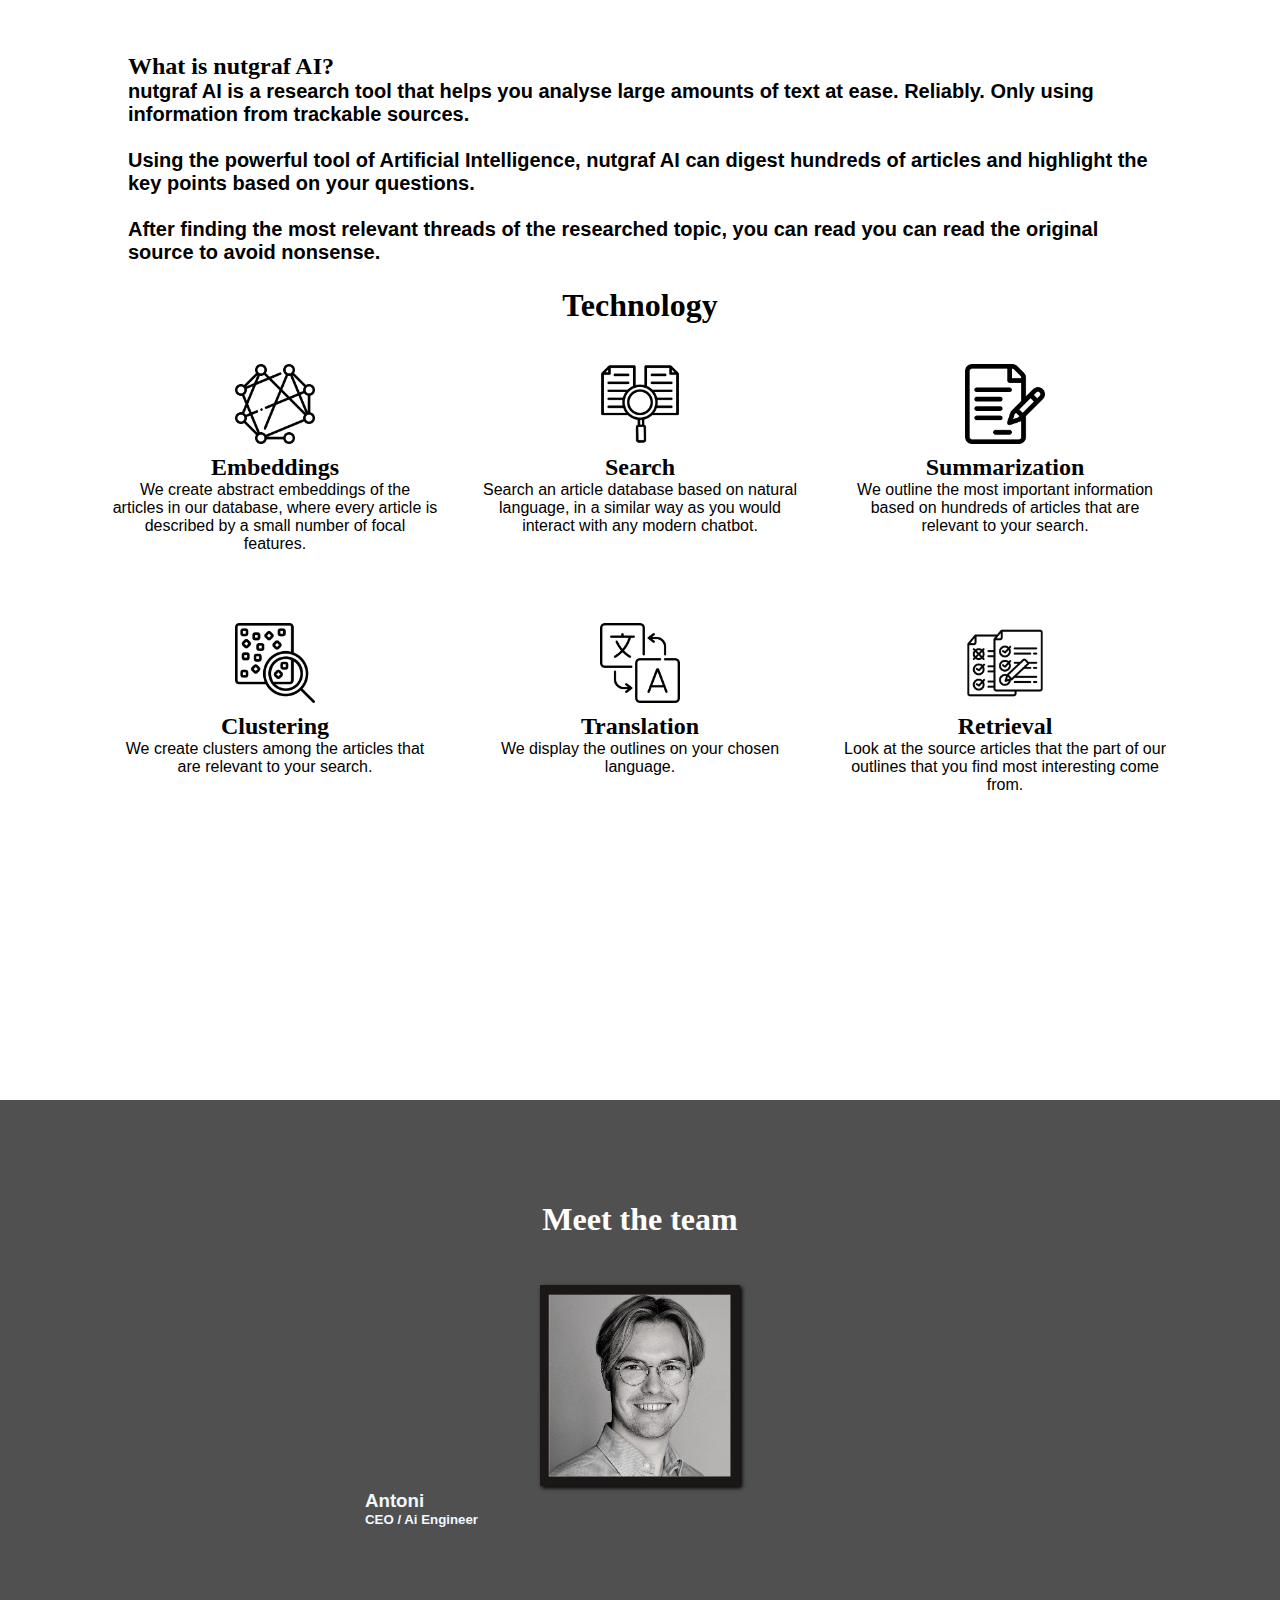
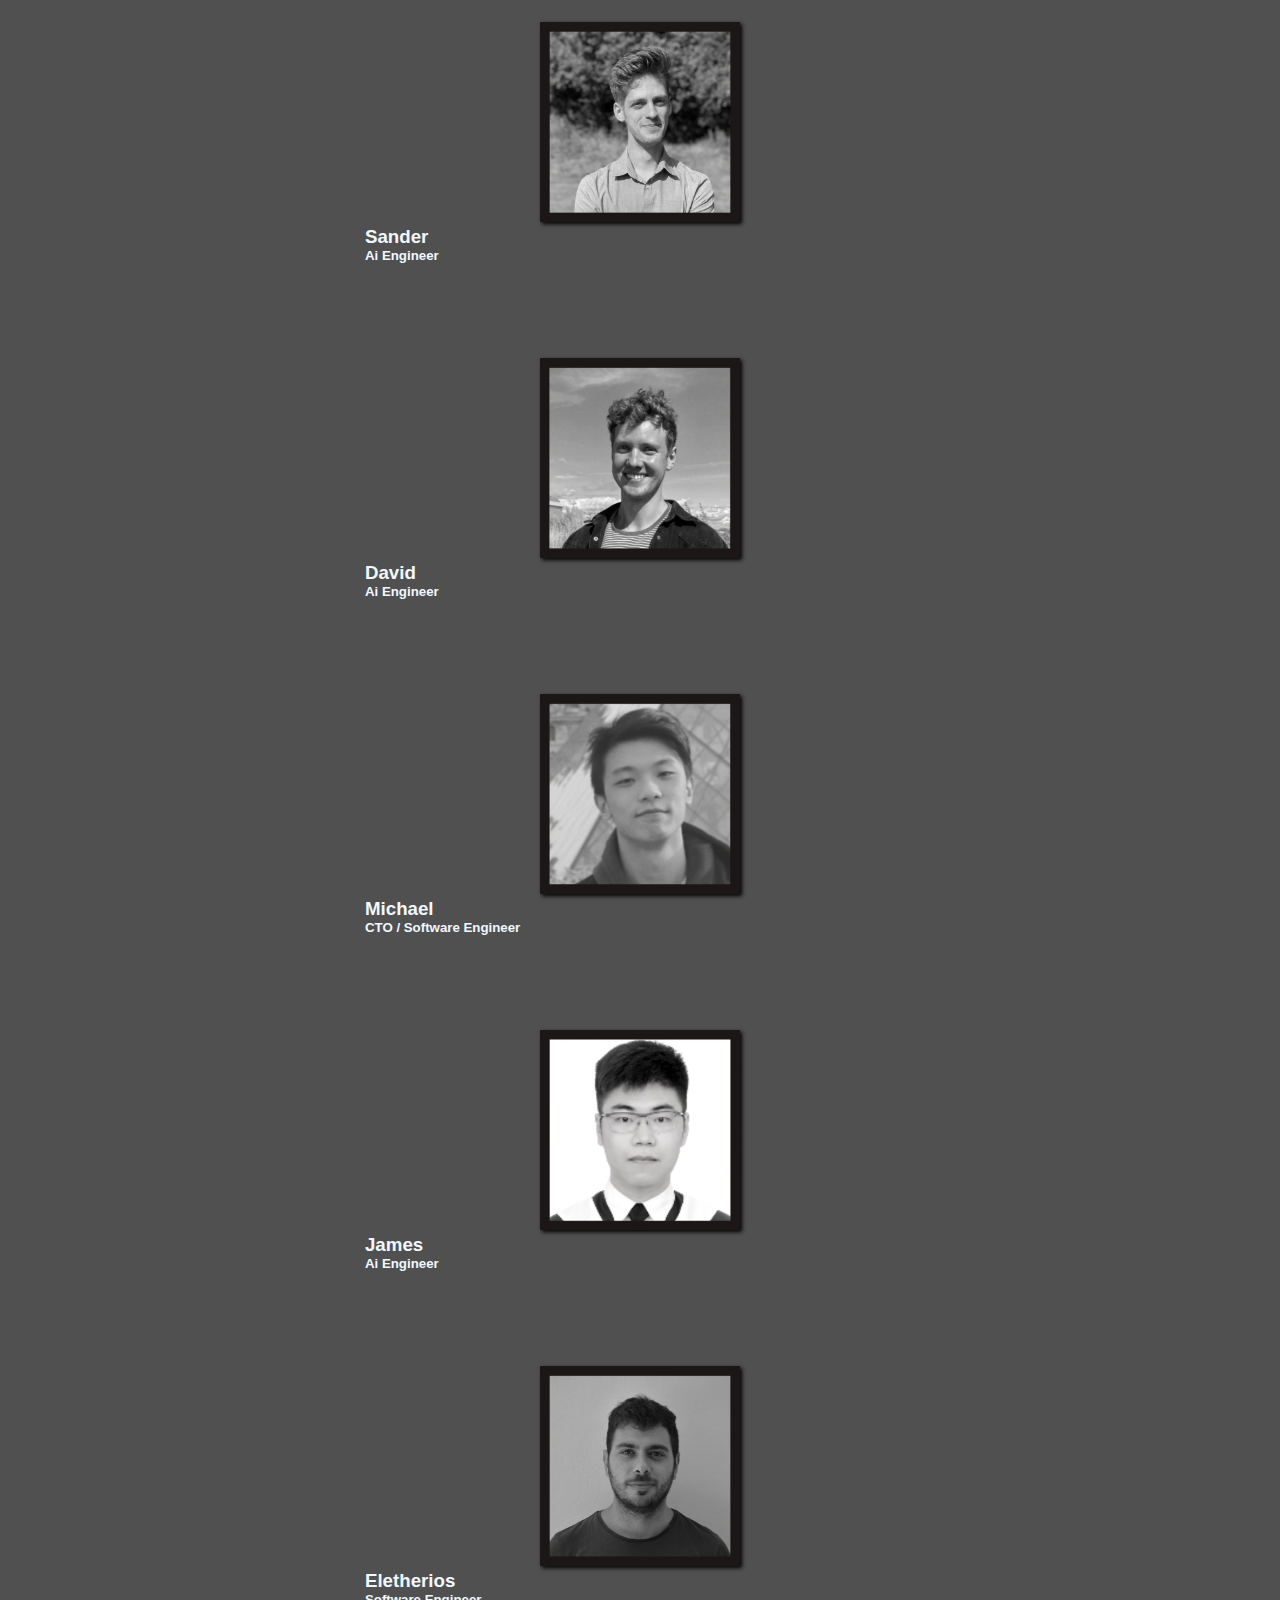
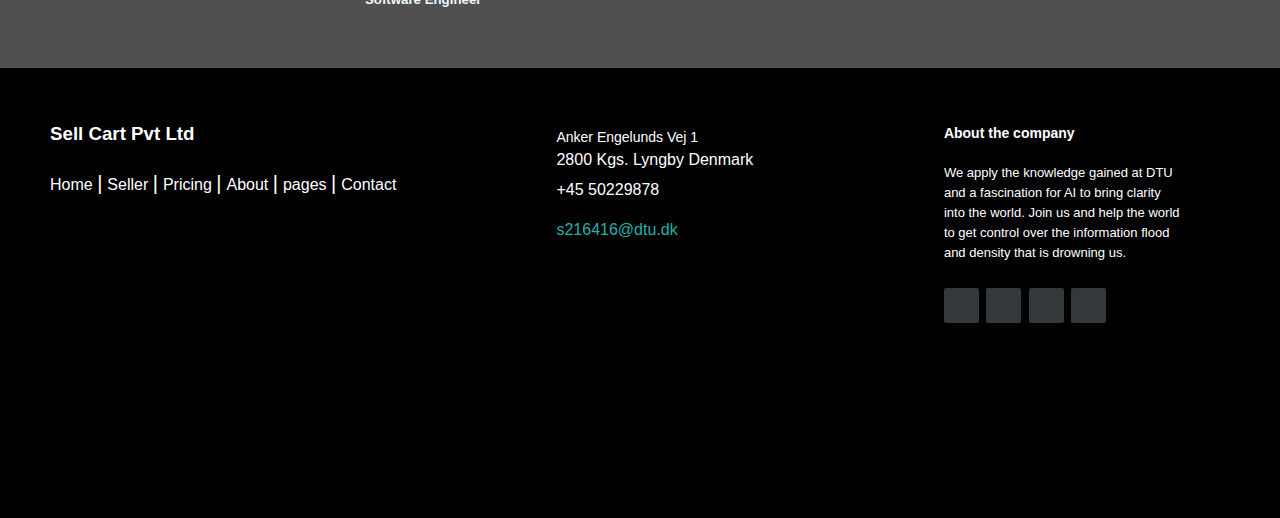
==== commit 01f1d7c6: "changes from feedback" ====
--- a/index.html
+++ b/index.html
@@ -16,19 +16,19 @@
     <link rel="stylesheet" href="css/styling.css">
     <link rel="stylesheet" href="css/navbar_aritcles_page.css">
 
-    <title>Nutgraf</title>
+    <title>Nutgraf AI</title>
 
     <link rel="stylesheet" href="css/section_problem.css">
     <link rel="stylesheet" href="css/section_about_us.css">
     <link rel="stylesheet" href="css/section_solution.css">
     <link rel="stylesheet" href="css/section_keyfeatures.css">
     <link rel="stylesheet" href="css/section_how_it_works.css">
+
     <link rel="stylesheet" href="css/footer.css">
     <link rel="stylesheet" href="css/what_is_nugraf.css">
     <link rel="stylesheet" href="css/techonogy.css">
 
 
-
 </head>
 
 <body>
@@ -38,7 +38,7 @@
     <header class="header" id="header">
         <nav class="navbar container ">
             <img src="Asset/Header/ntgrf_logo_transparent.png" class="logo_sm" alt="">
-            <a href="#" class="brand">Nutgraf</a>
+            <a href="#" class="brand">nutgraf AI</a>
             <div class="burger" id="burger">
                 <span class="burger-line"></span>
                 <span class="burger-line"></span>
@@ -46,12 +46,12 @@
             </div>
             <div class="menu" id="menu">
                 <ul class="menu-inner">
-                    <li class="menu-item"><a href="#section_welcome" class="menu-link">Home</a></li>
-                    <li class="menu-item"><a href="#section_what_is_nutgraf" class="menu-link">Solution</a></li>
-                    <li class="menu-item"><a href="#section_techonogy" class="menu-link">Techonology</a>
+                    <li class="menu-item"><a href="#section_welcome" class="menu-link">home</a></li>
+                    <li class="menu-item"><a href="#section_what_is_nutgraf" class="menu-link">solution</a></li>
+                    <li class="menu-item"><a href="#section_techonogy" class="menu-link">techonology</a>
                     </li>
-                    <li class="menu-item"><a href="#section_solution" class="menu-link">Demo</a></li>
-                    <li class="menu-item"><a href="#section_about_us" class="menu-link">Contact us</a></li>
+                    <li class="menu-item"><a href="#section_solution" class="menu-link">demo</a></li>
+                    <li class="menu-item"><a href="#section_about_us" class="menu-link">contact us</a></li>
                 </ul>
             </div>
             <a href="pages/article_library.html" class="menu-block">Article library</a>
@@ -305,7 +305,7 @@
 
     </section> -->
 
-    <Section id="section_solution" class="how_it_works_content">
+    <!-- <Section id="section_solution" class="how_it_works_content">
 
         <div class="title_text">
             <h1>Demo</h1>
@@ -362,7 +362,7 @@
         </div>
 
 
-    </Section>
+    </Section> -->
 
 
 
@@ -418,12 +418,7 @@
 
 
             </div>
-            <div class="about_us_header_text">
-                <h1>Dealing with information overload can be frustrating. </h1>
-                <h5>We apply the knowledge gained at DTU and a fascination for AI to bring clarity into the world. Join
-                    us and help the world to get control over the information flood and density that is drowning us.
-                </h5>
-            </div>
+
 
         </div>
 
@@ -463,7 +458,7 @@
 
             <div>
                 <i class="fa fa-phone"></i>
-                <p>+45 ........</p>
+                <p>+45 50229878</p>
             </div>
 
             <div>
--- a/css/styling.css
+++ b/css/styling.css
@@ -28,7 +28,7 @@
 #section_welcome{
     height: 100vh;
     width: 100vw;
-    background-image: url("/Asset/A_welcome_section/ntgrf_bg_white.png");
+    background-image: url("/Asset/A_welcome_section/ntgrf_bg_white_lowered.jpg");
     margin: 0%;
     padding: 0%;
     position: relative;
--- a/css/navbar_aritcles_page.css
+++ b/css/navbar_aritcles_page.css
@@ -70,7 +70,7 @@
   transition: all 0.35s ease;
   background: #383838;
   padding-top: 1%;
-  padding-bottom: 0.4%;
+  padding-bottom: 0.5%;
 }
 .header.on-scroll {
   padding-top: 0%;
@@ -101,7 +101,6 @@
   line-height: 1.5;
   letter-spacing: -1px;
   color: var(--color-white-100);
-  text-transform: uppercase;
 }
 
 .menu {
@@ -134,7 +133,6 @@
   font-weight: 500;
   line-height: 1.5;
   color: var(--color-white-100);
-  text-transform: uppercase;
   transition: all 0.3s ease;
 }
 .menu-block {
@@ -149,7 +147,6 @@
   margin-left: auto;
   padding: 0.65rem 1.5rem;
   border-radius: 3rem;
-  text-transform: capitalize;
   
   color: aliceblue;  
   background-color:#383838;
@@ -175,9 +172,7 @@
     column-gap: 2rem;
     margin: 0 auto;
   }
-  .menu-link {
-    text-transform: capitalize;
-  }
+
   .menu-block {
     margin-left: 2rem;
   }
--- a/css/section_about_us.css
+++ b/css/section_about_us.css
@@ -55,10 +55,20 @@
         position: relatives;
         width: 70%;
         margin: 10px;
-        text-align: center;
-        
+        text-align: center;       
         padding: 20px;
-        background-color: #D9D9D9;
-        border-radius: 20px;
 
-    }+
+    }
+
+
+    .membercard h3{
+color: aliceblue;
+text-align: left;
+
+    }
+
+    .membercard h5{
+        color: aliceblue;
+        text-align: left;
+            }--- a/css/section_keyfeatures.css
+++ b/css/section_keyfeatures.css
@@ -1,6 +1,6 @@
 .keyfeatures_icon {
-    width: 100px;
-    height: 100px;
+    width: 80px;
+    height: 80px;
     display: flex;
     align-items: center;
     justify-content: center;
--- a/css/techonogy.css
+++ b/css/techonogy.css
@@ -1,6 +1,6 @@
 #section_techonogy{
     min-width: 100vw;
     min-height: 100vh;
-padding-top: 4.25rem;
+padding-top: 2.25rem;
     padding: auto;
 }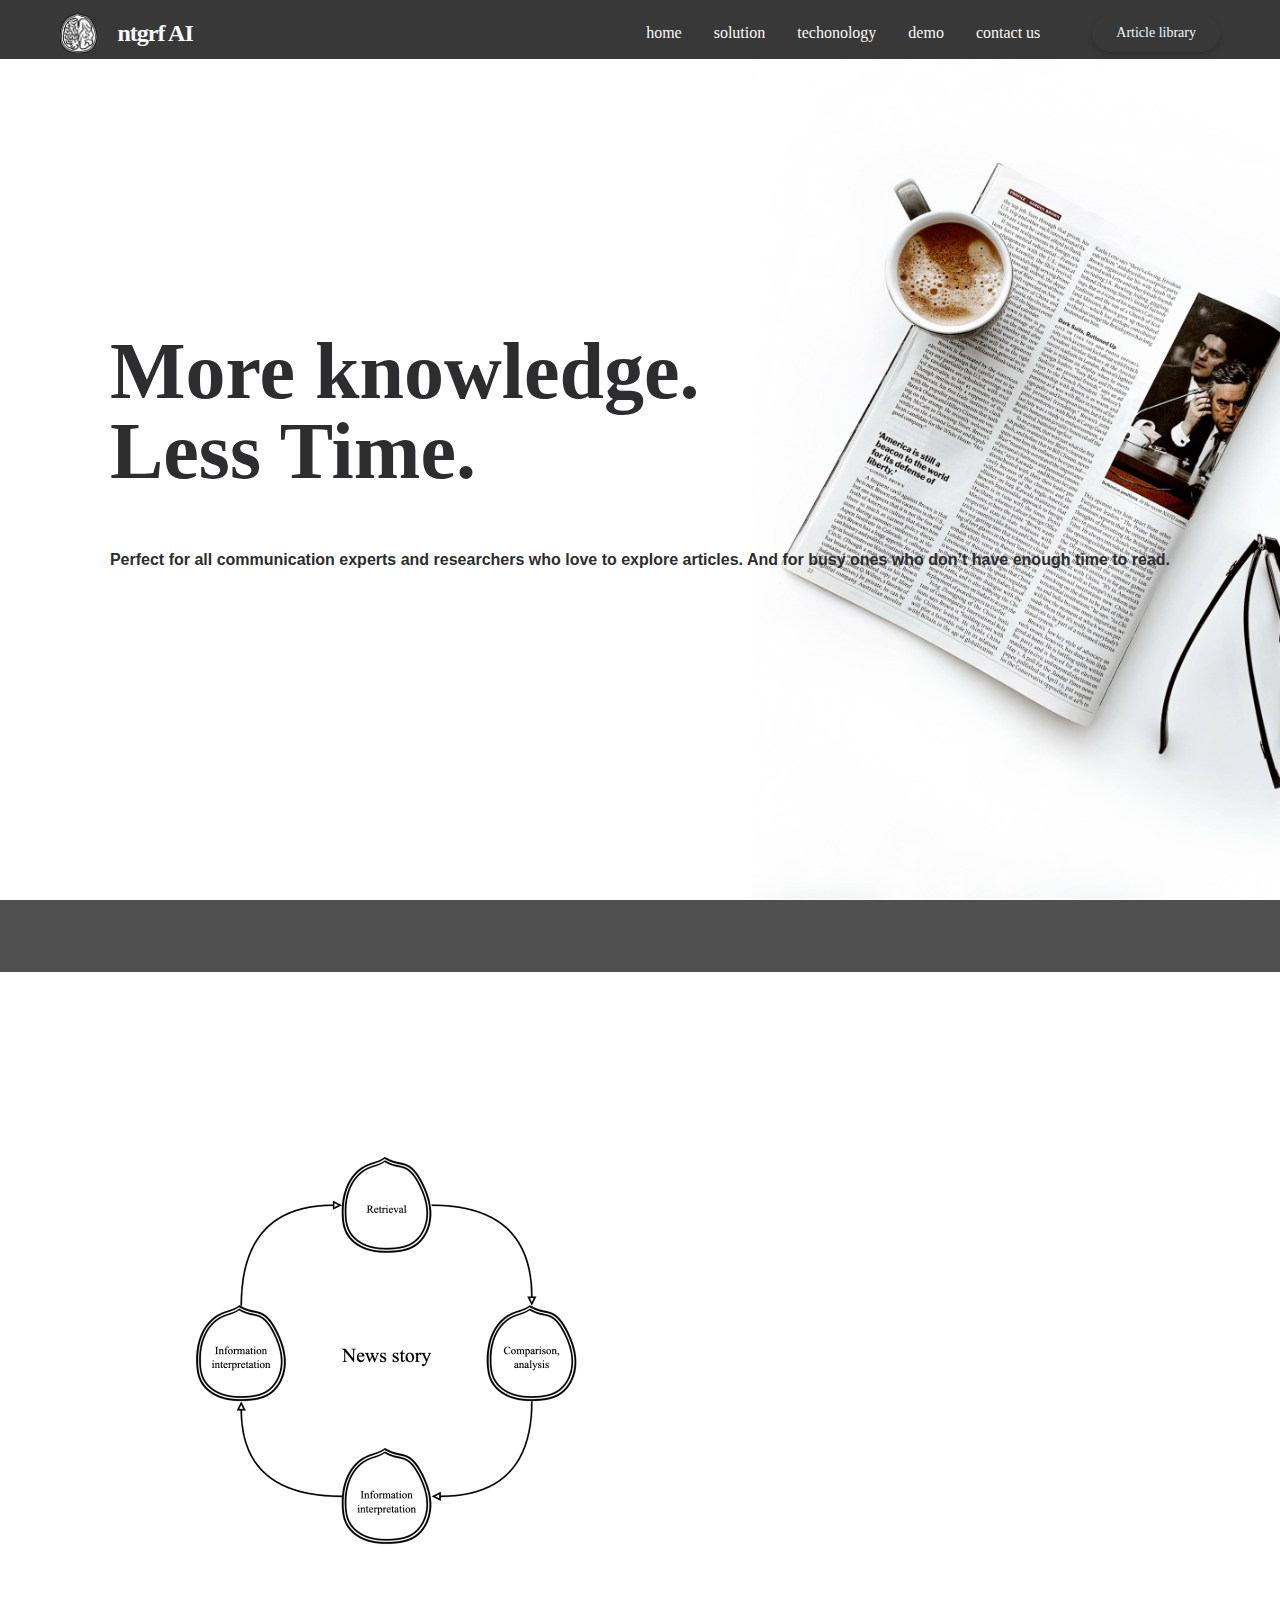
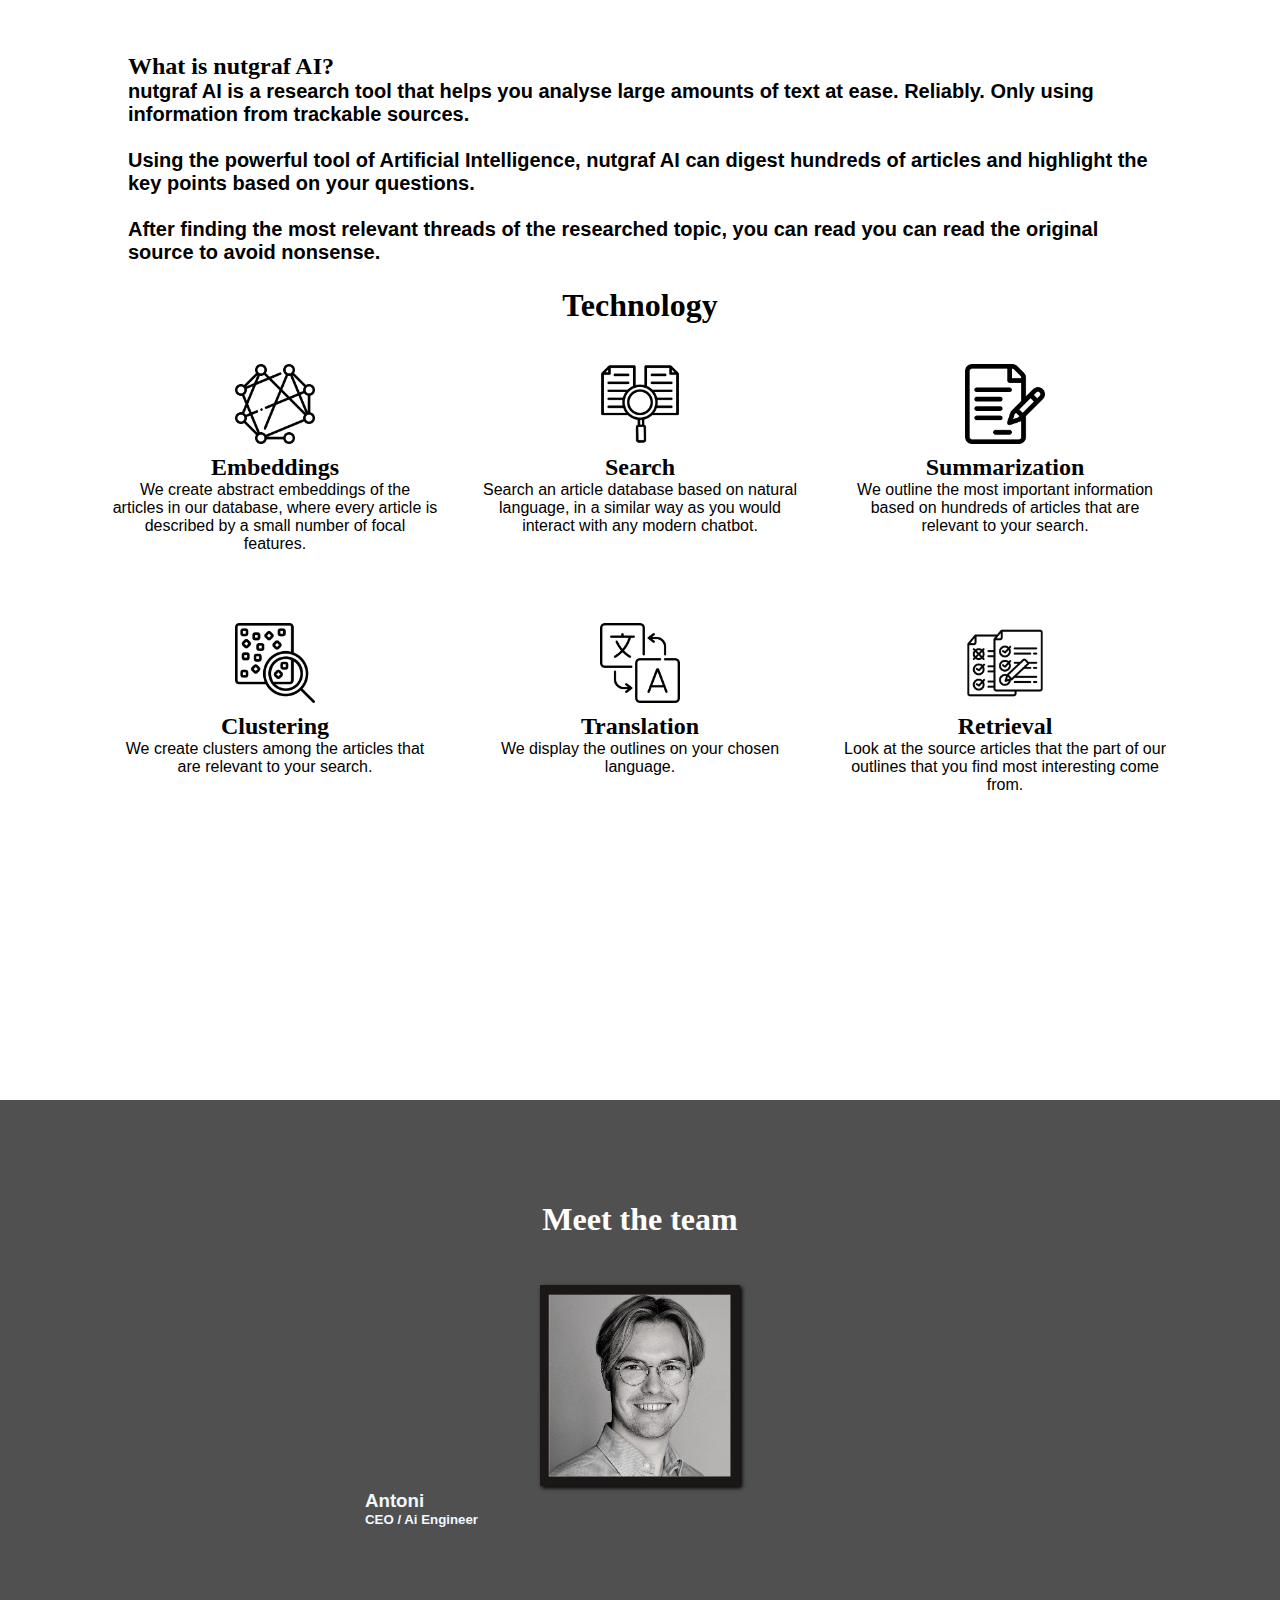
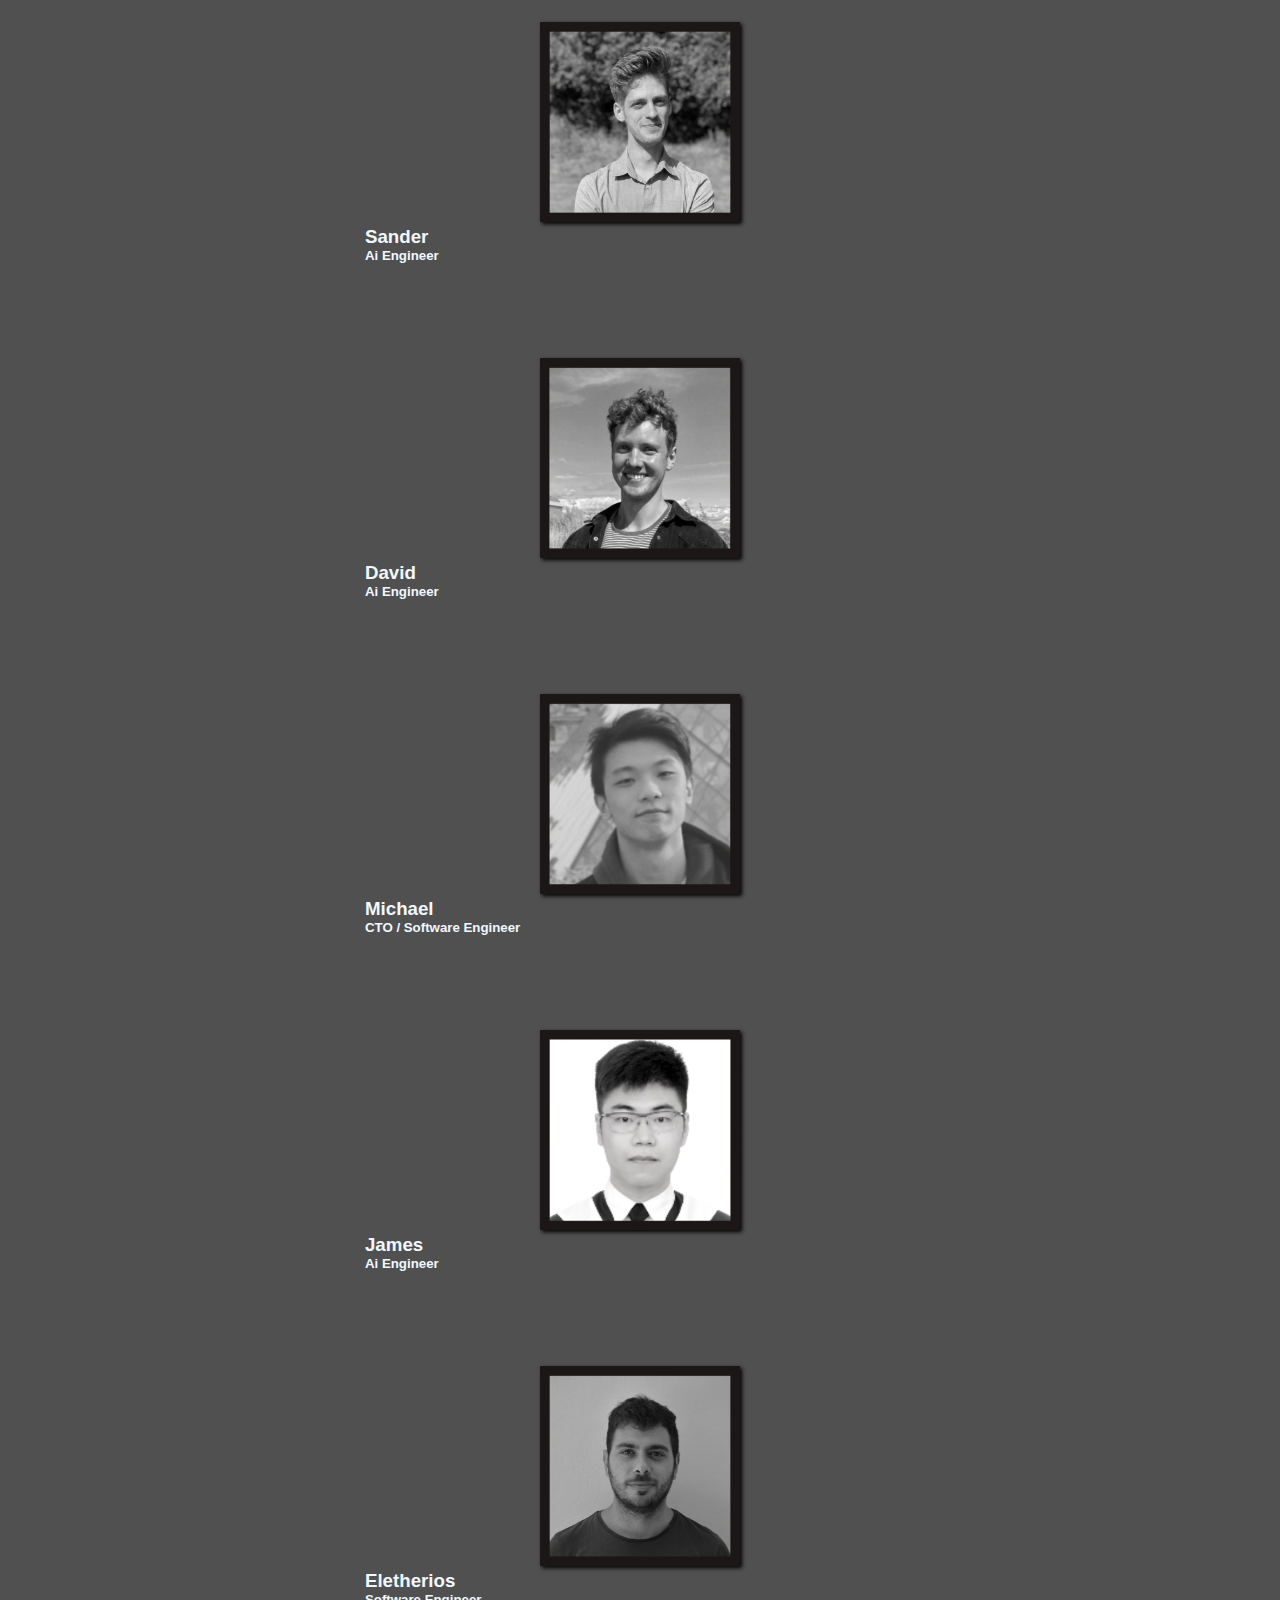
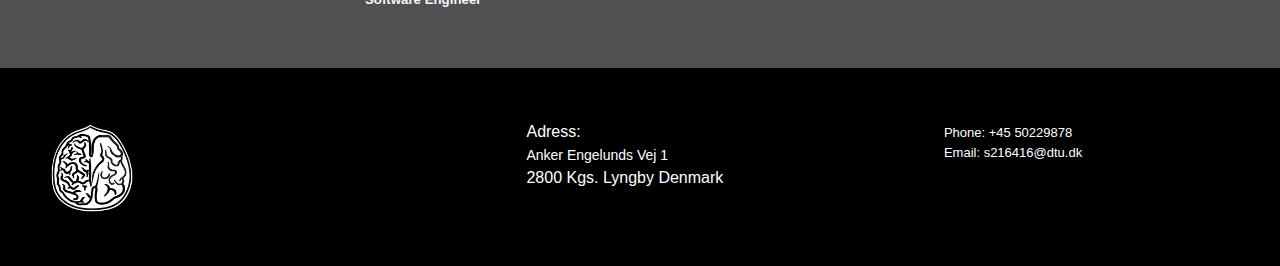
==== commit 74fc6015: "updates for 31. marts" ====
--- a/index.html
+++ b/index.html
@@ -16,7 +16,7 @@
     <link rel="stylesheet" href="css/styling.css">
     <link rel="stylesheet" href="css/navbar_aritcles_page.css">
 
-    <title>Nutgraf AI</title>
+    <title>ntgrf AI</title>
 
     <link rel="stylesheet" href="css/section_problem.css">
     <link rel="stylesheet" href="css/section_about_us.css">
@@ -38,7 +38,7 @@
     <header class="header" id="header">
         <nav class="navbar container ">
             <img src="Asset/Header/ntgrf_logo_transparent.png" class="logo_sm" alt="">
-            <a href="#" class="brand">nutgraf AI</a>
+            <a href="#" class="brand">ntgrf AI</a>
             <div class="burger" id="burger">
                 <span class="burger-line"></span>
                 <span class="burger-line"></span>
@@ -430,21 +430,9 @@
 
         <div class="footer-left">
 
-            <h3>Sell Cart Pvt Ltd<span><img style="height: 20vh;" src="../../assets/Images/logp.png" alt=""></span></h3>
-
-            <p class="footer-links">
-                <a href="#" class="link-1">Home</a>
-
-                <a href="#">Seller</a>
-
-                <a href="#">Pricing</a>
-
-                <a href="#">About</a>
-
-                <a href="#">pages</a>
-
-                <a href="#">Contact</a>
-            </p>
+            <img style="height: 10vh;" src="Asset/Header/ntgrf_logo_transparent.png" alt=""></span>
+
+
 
 
         </div>
@@ -452,39 +440,20 @@
         <div class="footer-center">
 
             <div>
-                <i class="fa fa-map-marker"></i>
-                <p><span>Anker Engelunds Vej 1 </span> 2800 Kgs. Lyngby Denmark</p>
-            </div>
-
-            <div>
-                <i class="fa fa-phone"></i>
-                <p>+45 50229878</p>
-            </div>
-
-            <div>
-                <i class="fa fa-envelope"></i>
-                <p><a href="mailto:s216416@dtu.dk">s216416@dtu.dk</a></p>
-            </div>
+
+                <p>Adress: <span>Anker Engelunds Vej 1 </span> 2800 Kgs. Lyngby Denmark</p>
+            </div>
+
+
 
         </div>
 
         <div class="footer-right">
 
-            <p style="color: white;" class="footer-company-about">
-                <span>About the company</span>
-                We apply the knowledge gained at DTU and a fascination for AI to bring clarity into the world. Join us
-                and help the world to get control over the information flood and density that is drowning us.
-            </p>
-
-            <div class="footer-icons">
-
-                <a href="#"><i class="fab fa-facebook"></i></a>
-                <a href="#"><i class="fab fa-twitter"></i></a>
-                <a href="#"><i class="fab fa-linkedin"></i></a>
-                <a href="#"><i class="fab fa-github"></i></a>
-
-
-            </div>
+
+            <p>Phone: +45 50229878</p>
+            <p><a href="mailto:s216416@dtu.dk">Email: s216416@dtu.dk</a></p>
+
 
         </div>
 
--- a/css/footer.css
+++ b/css/footer.css
@@ -6,7 +6,7 @@
   width: 100%;
   display: inline-block;
   background: #333;
-  height: 50vh;
+  height: 22vh;
   text-align: center;
   font-size: 22px;
   font-weight: 700;
@@ -134,7 +134,24 @@
 .footer-distributed .footer-right{
 	width: 20%;
 }
-
+.footer-right p{
+	color: white;
+	line-height: 20px;
+
+	font-size: 13px;
+	font-weight: normal;
+	margin: 0;
+}
+
+
+.footer-right a{
+	color: white;
+	line-height: 20px;
+
+	font-size: 13px;
+	font-weight: normal;
+	margin: 0;
+}
 .footer-distributed .footer-company-about{
 	line-height: 20px;
 	color:  #92999f;
